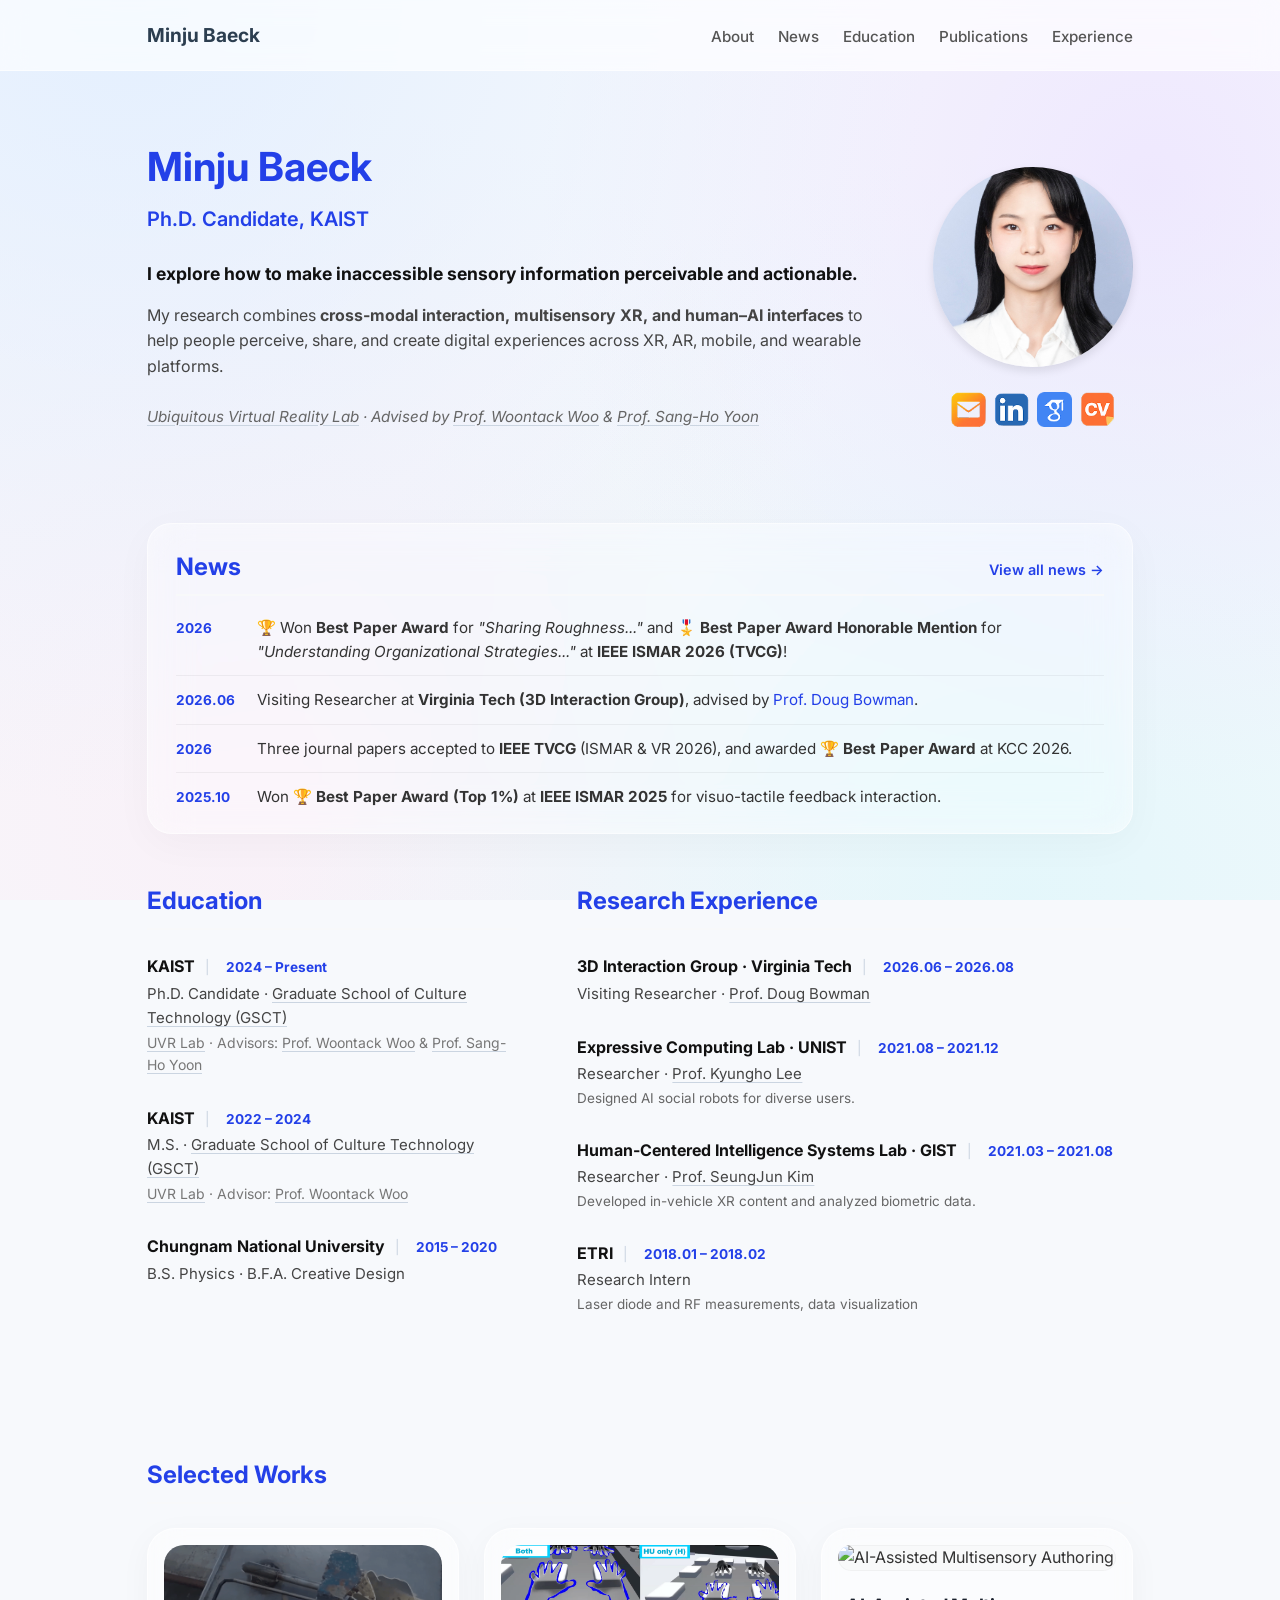
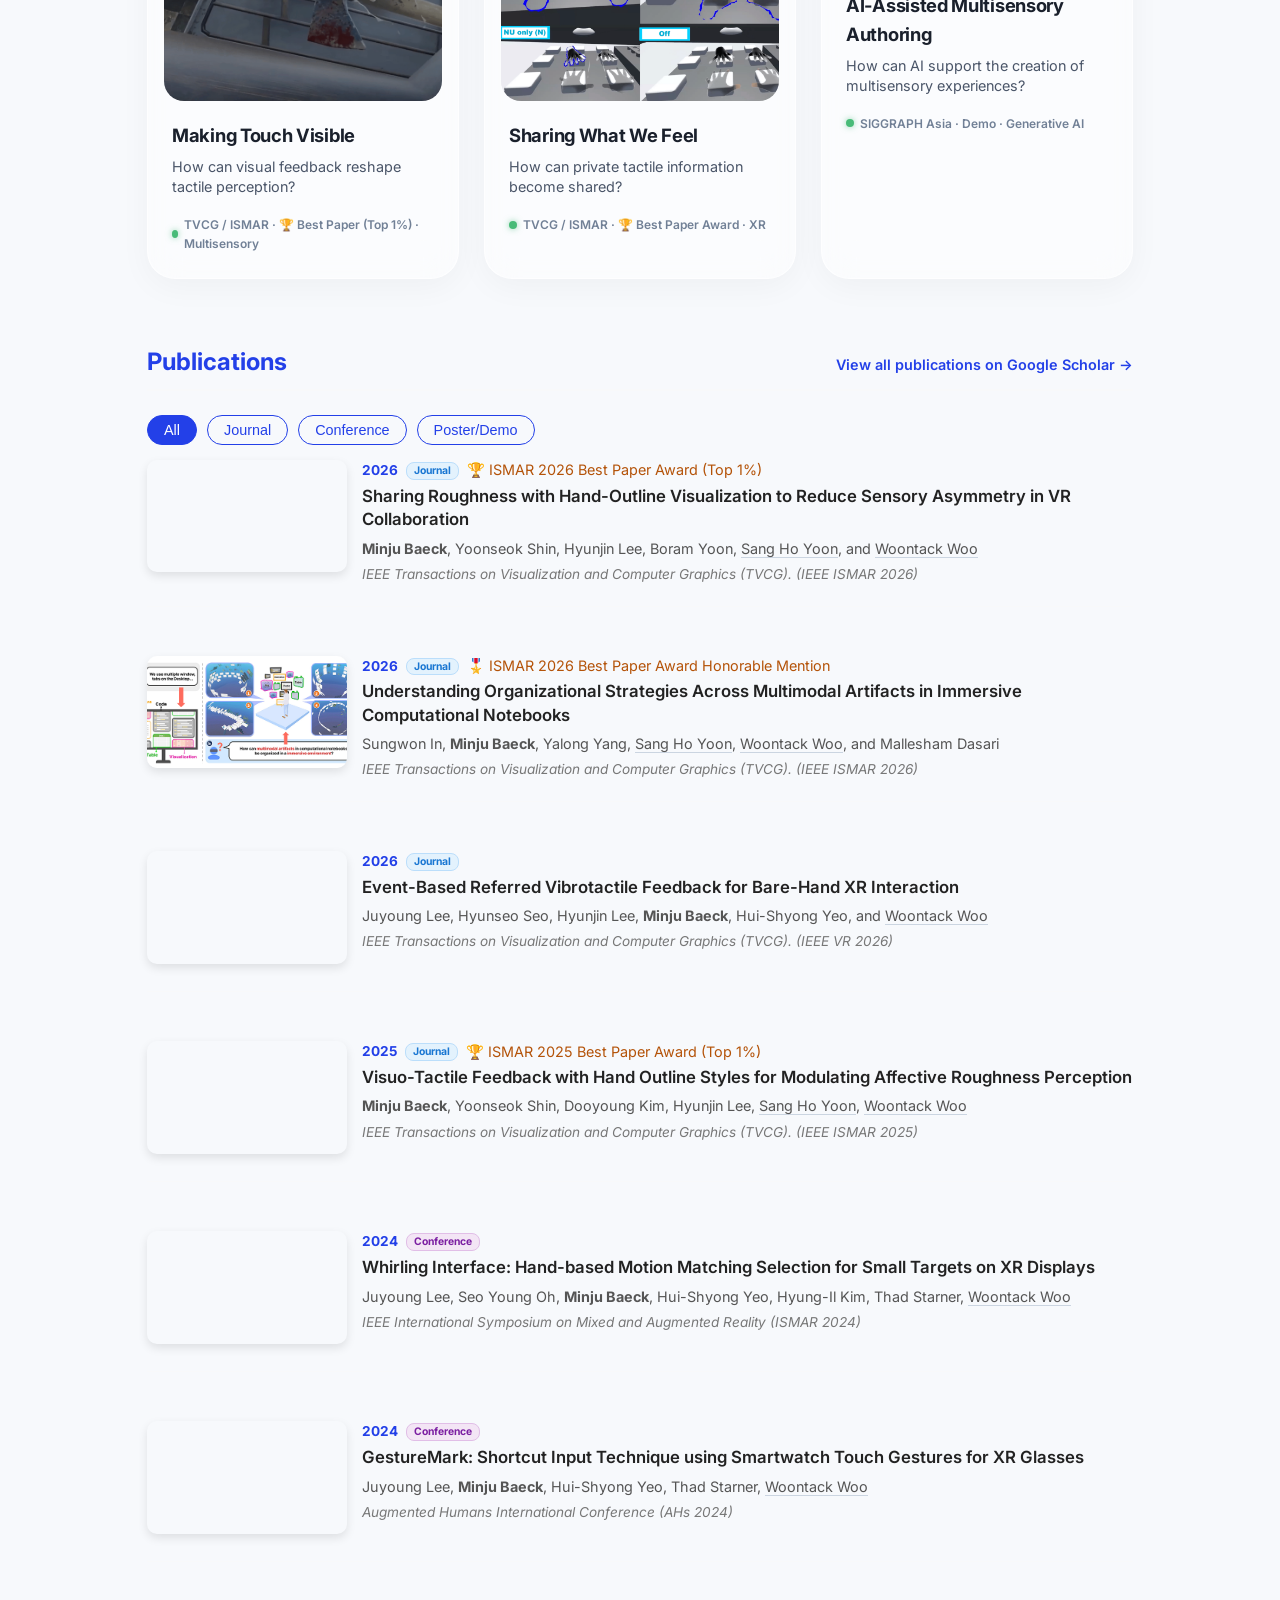
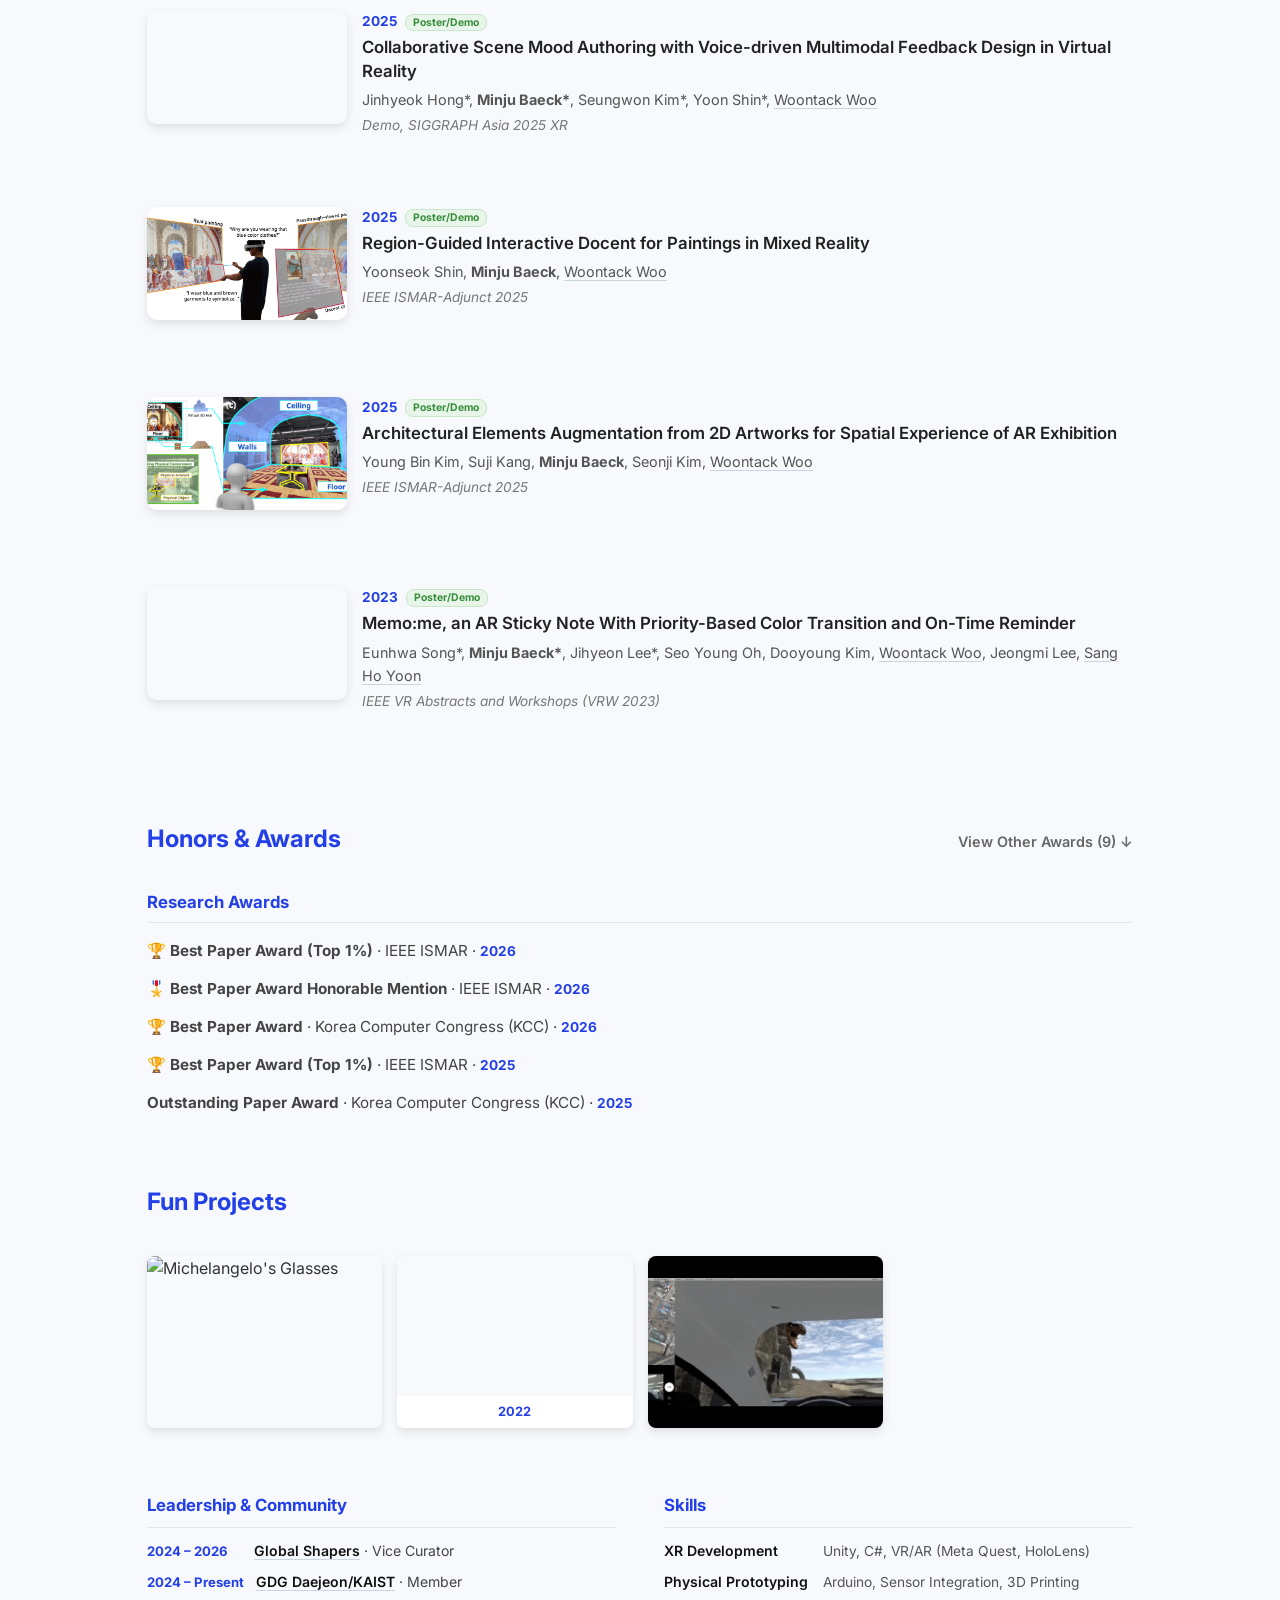
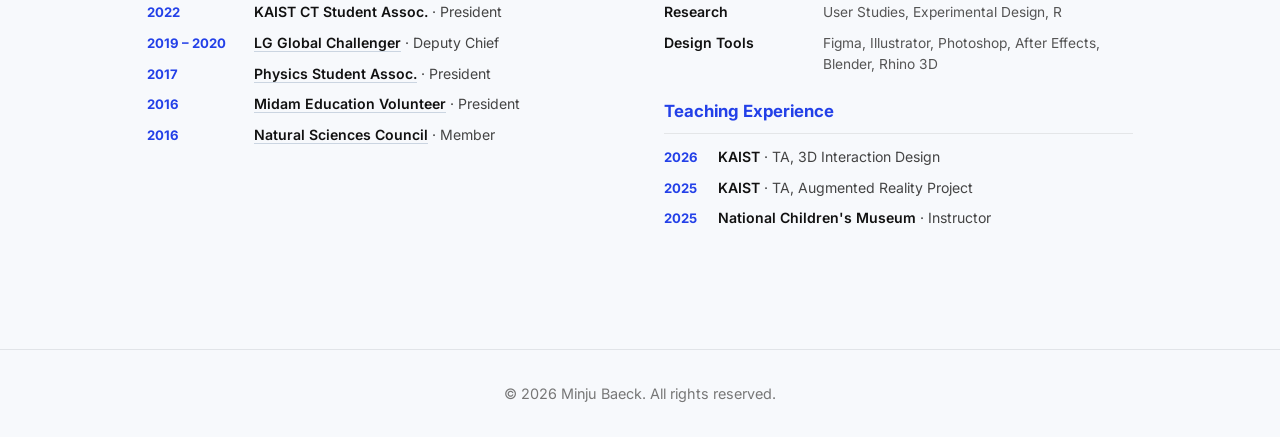
==== index.html @ f2252d90 "Link professors Google Scholar, GSCT, UVR Lab, and Leadership organization URLs" ====
<!DOCTYPE html>
<html lang="en">
<head>
    <meta charset="UTF-8">
    <meta name="viewport" content="width=device-width, initial-scale=1.0">
    <title>Minju Baeck | KAIST UVR Lab</title>
    <link rel="stylesheet" href="style.css">
    <!-- Fonts -->
    <link href="https://fonts.googleapis.com/css2?family=Inter:wght@300;400;600;700&display=swap" rel="stylesheet">
    <!-- FontAwesome for Icons -->
    <link rel="stylesheet" href="https://cdnjs.cloudflare.com/ajax/libs/font-awesome/6.0.0/css/all.min.css">
</head>
<body>
    <nav class="navbar">
        <div class="nav-content">
            <a href="#" class="nav-logo">Minju Baeck</a>
            <ul class="nav-links">
                <li><a href="#about">About</a></li>
                <li><a href="#news">News</a></li>
                <li><a href="#education">Education</a></li>
                <li><a href="#publications">Publications</a></li>
                <li><a href="#experience">Experience</a></li>
            </ul>
        </div>
    </nav>

    <main class="container">
        <!-- About Section -->
        <section id="about" class="about-section">
                        <div class="about-text">
                <h1>Minju Baeck</h1>
                <h2 class="subtitle" style="margin-bottom: 25px; color: #333; font-weight: 600; font-size: 1.25rem;">Ph.D. Candidate, KAIST</h2>
                
                <p style="font-size: 1.1rem; color: #111; margin-bottom: 15px;">
                    <strong>I explore how to make inaccessible sensory information perceivable and actionable.</strong>
                </p>
                <p style="margin-bottom: 25px; line-height: 1.6; color: #444; font-size: 1rem;">
                    My research combines <strong>cross-modal interaction, multisensory XR, and human&ndash;AI interfaces</strong> to help people perceive, share, and create digital experiences across XR, AR, mobile, and wearable platforms.
                </p>
                
                <p style="font-size: 0.95rem; color: #666; margin-bottom: 30px;">
                    <em><a href="https://uvrlab.org" target="_blank" rel="noopener noreferrer">Ubiquitous Virtual Reality Lab</a> &middot; Advised by <a href="https://scholar.google.com/citations?user=v4t5LhcAAAAJ" target="_blank" rel="noopener noreferrer">Prof. Woontack Woo</a> &amp; <a href="https://scholar.google.com/citations?user=ejaRQn8AAAAJ" target="_blank" rel="noopener noreferrer">Prof. Sang-Ho Yoon</a></em>
                </p>
            </div>
            <div class="about-image">
                <img src="Source/minju2.jpeg" alt="Minju Baeck" class="profile-photo">

                
                <div class="social-links">

                    <a href="mailto:minjubaeck@kaist.ac.kr" target="_blank"><img src="Source/email3.png" alt="Email" style="width: 35px; height: 35px; object-fit: contain;"></a>
                    <a href="https://www.linkedin.com/in/minjubaeck/" target="_blank"><img src="Source/linkedin.png" alt="LinkedIn" style="width: 35px; height: 35px; object-fit: contain;"></a>
                    <a href="https://scholar.google.com/citations?hl=ko&user=PQtous4AAAAJ" target="_blank"><img src="Source/scholar.png" alt="Google Scholar" style="width: 35px; height: 35px; object-fit: contain;"></a>
                    <a href="MinjuCV_26.pdf" target="_blank" class="cv-link"><img src="Source/cv1.png" alt="CV" style="width: 35px; height: 35px; object-fit: contain;"></a>
                </div>
            </div>
        </section>

                        <!-- News Section -->
        <section id="news" class="card-section-container">
            <div class="section-title-row" style="display: flex; justify-content: space-between; align-items: baseline; margin-bottom: 20px;">
                <h2 class="no-border" style="margin-bottom: 0;">News</h2>
                <a href="news.html" class="more-link" style="font-size: 0.9rem; font-weight: 600;">View all news &rarr;</a>
            </div>
            <div class="news-summary-list">
                <div class="news-summary-item">
                    <span class="news-summary-date">2026</span>
                    <span class="news-summary-text">🏆 Won <strong>Best Paper Award</strong> for <em>"Sharing Roughness..."</em> and 🎖️ <strong>Best Paper Award Honorable Mention</strong> for <em>"Understanding Organizational Strategies..."</em> at <strong>IEEE ISMAR 2026 (TVCG)</strong>!</span>
                </div>
                <div class="news-summary-item">
                    <span class="news-summary-date">2026.06</span>
                    <span class="news-summary-text">Visiting Researcher at <strong>Virginia Tech (3D Interaction Group)</strong>, advised by <a href="https://scholar.google.com/citations?user=KXCqonwAAAAJ" target="_blank" rel="noopener noreferrer">Prof. Doug Bowman</a>.</span>
                </div>
                <div class="news-summary-item">
                    <span class="news-summary-date">2026</span>
                    <span class="news-summary-text">Three journal papers accepted to <strong>IEEE TVCG</strong> (ISMAR &amp; VR 2026), and awarded 🏆 <strong>Best Paper Award</strong> at KCC 2026.</span>
                </div>
                <div class="news-summary-item">
                    <span class="news-summary-date">2025.10</span>
                    <span class="news-summary-text">Won 🏆 <strong>Best Paper Award (Top 1%)</strong> at <strong>IEEE ISMAR 2025</strong> for visuo-tactile feedback interaction.</span>
                </div>
            </div>
        </section>

        <div class="two-column-section">
            <!-- Education Section -->
            <section id="education">
                <h2>Education</h2>
                
                <div class="stacked-item">
                    <h3 class="stacked-org">KAIST <span class="stacked-date-sep">|</span> <span class="stacked-date-inline">2024 &ndash; Present</span></h3>
                    <p class="stacked-role">Ph.D. Candidate &middot; <a href="https://ct.kaist.ac.kr" target="_blank" rel="noopener noreferrer">Graduate School of Culture Technology (GSCT)</a></p>
                    <p class="stacked-detail"><a href="https://uvrlab.org" target="_blank" rel="noopener noreferrer">UVR Lab</a> &middot; Advisors: <a href="https://scholar.google.com/citations?user=v4t5LhcAAAAJ" target="_blank" rel="noopener noreferrer">Prof. Woontack Woo</a> &amp; <a href="https://scholar.google.com/citations?user=ejaRQn8AAAAJ" target="_blank" rel="noopener noreferrer">Prof. Sang-Ho Yoon</a></p>
                </div>

                <div class="stacked-item">
                    <h3 class="stacked-org">KAIST <span class="stacked-date-sep">|</span> <span class="stacked-date-inline">2022 &ndash; 2024</span></h3>
                    <p class="stacked-role">M.S. &middot; <a href="https://ct.kaist.ac.kr" target="_blank" rel="noopener noreferrer">Graduate School of Culture Technology (GSCT)</a></p>
                    <p class="stacked-detail"><a href="https://uvrlab.org" target="_blank" rel="noopener noreferrer">UVR Lab</a> &middot; Advisor: <a href="https://scholar.google.com/citations?user=v4t5LhcAAAAJ" target="_blank" rel="noopener noreferrer">Prof. Woontack Woo</a></p>
                </div>

                <div class="stacked-item">
                    <h3 class="stacked-org">Chungnam National University <span class="stacked-date-sep">|</span> <span class="stacked-date-inline">2015 &ndash; 2020</span></h3>
                    <p class="stacked-role">B.S. Physics &middot; B.F.A. Creative Design</p>
                </div>
            </section>

            <!-- Experience Section -->
            <section id="experience">
                <h2>Research Experience</h2>
                
                <div class="stacked-item">
                    <h3 class="stacked-org">3D Interaction Group &middot; Virginia Tech <span class="stacked-date-sep">|</span> <span class="stacked-date-inline">2026.06 &ndash; 2026.08</span></h3>
                    <p class="stacked-role">Visiting Researcher &middot; <a href="https://scholar.google.com/citations?user=KXCqonwAAAAJ" target="_blank" rel="noopener noreferrer">Prof. Doug Bowman</a></p>
                </div>
                
                <div class="stacked-item">
                    <h3 class="stacked-org">Expressive Computing Lab &middot; UNIST <span class="stacked-date-sep">|</span> <span class="stacked-date-inline">2021.08 &ndash; 2021.12</span></h3>
                    <p class="stacked-role">Researcher &middot; <a href="https://scholar.google.com/citations?user=ln_in2cAAAAJ" target="_blank" rel="noopener noreferrer">Prof. Kyungho Lee</a></p>
                    <p class="stacked-desc">Designed AI social robots for diverse users.</p>
                </div>

                <div class="stacked-item">
                    <h3 class="stacked-org">Human-Centered Intelligence Systems Lab &middot; GIST <span class="stacked-date-sep">|</span> <span class="stacked-date-inline">2021.03 &ndash; 2021.08</span></h3>
                    <p class="stacked-role">Researcher &middot; <a href="https://scholar.google.com/citations?user=AjfRd6wAAAAJ" target="_blank" rel="noopener noreferrer">Prof. SeungJun Kim</a></p>
                    <p class="stacked-desc">Developed in-vehicle XR content and analyzed biometric data.</p>
                </div>
                
                <div class="stacked-item">
                    <h3 class="stacked-org">ETRI <span class="stacked-date-sep">|</span> <span class="stacked-date-inline">2018.01 &ndash; 2018.02</span></h3>
                    <p class="stacked-role">Research Intern</p>
                    <p class="stacked-desc">Laser diode and RF measurements, data visualization</p>
                </div>
            </section>
        </div>



        <!-- Interactive Timeline Section -->
        
        


        <!-- Selected Works Section -->
        <section id="selected-works">
            <div class="section-title-row">
                <h2 class="no-border">Selected Works</h2>
            </div>
            
            <div class="works-grid">
                <!-- Work 1 -->
                <a href="javascript:void(0)" class="work-card">
                    <div class="work-img">
                        <img src="Source/visuo2.gif" alt="Making Touch Visible">
                    </div>
                    <div class="work-info">
                        <h3>Making Touch Visible</h3>
                        <p class="work-question">How can visual feedback reshape tactile perception?</p>
                        <p class="work-tags">TVCG / ISMAR &middot; 🏆 Best Paper (Top 1%) &middot; Multisensory</p>
                    </div>
                </a>

                <!-- Work 2 -->
                <a href="javascript:void(0)" class="work-card">
                    <div class="work-img">
                        <img src="Source/ISMAR26_sm33.gif" alt="Sharing What We Feel">
                    </div>
                    <div class="work-info">
                        <h3>Sharing What We Feel</h3>
                        <p class="work-question">How can private tactile information become shared?</p>
                        <p class="work-tags">TVCG / ISMAR &middot; 🏆 Best Paper Award &middot; XR</p>
                    </div>
                </a>

                <!-- Work 3 -->
                <a href="javascript:void(0)" class="work-card">
                    <div class="work-img">
                        <img src="Source/asiademog.gif" alt="AI-Assisted Multisensory Authoring">
                    </div>
                    <div class="work-info">
                        <h3>AI-Assisted Multisensory Authoring</h3>
                        <p class="work-question">How can AI support the creation of multisensory experiences?</p>
                        <p class="work-tags">SIGGRAPH Asia &middot; Demo &middot; Generative AI</p>
                    </div>
                </a>
            </div>
        </section>
        <!-- Publications Section -->
        <section id="publications">
            <div class="section-title-row">
                <h2 class="no-border">Publications</h2>
                <a href="https://scholar.google.com/citations?hl=ko&user=PQtous4AAAAJ" class="more-link scholar-link" target="_blank">View all publications on Google Scholar &rarr;</a>
            </div>
            
            <div class="pub-filters">
                <button class="filter-btn active" data-filter="all">All</button>
                <button class="filter-btn" data-filter="journal">Journal</button>
                <button class="filter-btn" data-filter="conference">Conference</button>
                <button class="filter-btn" data-filter="poster">Poster/Demo</button>
            </div>

            <div class="pub-list">
                
                <!-- Journal 1 -->
                <div class="item publication" data-category="journal">
                    <div class="pub-media" style="position: relative;">
                        <video src="Source/ISMAR26_sharing_loop.mp4" autoplay loop muted playsinline style="width: 100%; aspect-ratio: 16/9; border-radius: 10px; object-fit: cover; box-shadow: 0 4px 10px rgba(0,0,0,0.1);"></video>
                    </div>
                    <div class="pub-content">
                        <div class="pub-year">2026 <span class="pub-badge badge-journal">Journal</span> <span class="pub-badge badge-award-best">🏆 ISMAR 2026 Best Paper Award (Top 1%)</span></div>
                        <p class="pub-title"><a href="https://arxiv.org/abs/2608.29040" target="_blank" class="pub-link">Sharing Roughness with Hand-Outline Visualization to Reduce Sensory Asymmetry in VR Collaboration</a></p>
                        <p class="pub-authors"><strong>Minju Baeck</strong>, Yoonseok Shin, Hyunjin Lee, Boram Yoon, <a href="https://scholar.google.com/citations?user=ejaRQn8AAAAJ" target="_blank" rel="noopener noreferrer">Sang Ho Yoon</a>, and <a href="https://scholar.google.com/citations?user=v4t5LhcAAAAJ" target="_blank" rel="noopener noreferrer">Woontack Woo</a></p>
                        <p class="pub-venue">IEEE Transactions on Visualization and Computer Graphics (TVCG). (IEEE ISMAR 2026)</p>
                    </div>
                </div>

                <!-- Journal 2 -->
                <div class="item publication" data-category="journal">
                    <div class="pub-media" style="position: relative;">
                        <img src="Source/organization.png" alt="Understanding Organizational Strategies" style="width: 100%; aspect-ratio: 16/9; border-radius: 10px; object-fit: cover; box-shadow: 0 4px 10px rgba(0,0,0,0.1);">
                    </div>
                    <div class="pub-content">
                        <div class="pub-year">2026 <span class="pub-badge badge-journal">Journal</span> <span class="pub-badge badge-award-honorable">🎖️ ISMAR 2026 Best Paper Award Honorable Mention</span></div>
                        <p class="pub-title"><a href="https://arxiv.org/abs/2608.03132" target="_blank" class="pub-link">Understanding Organizational Strategies Across Multimodal Artifacts in Immersive Computational Notebooks</a></p>
                        <p class="pub-authors">Sungwon In, <strong>Minju Baeck</strong>, Yalong Yang, <a href="https://scholar.google.com/citations?user=ejaRQn8AAAAJ" target="_blank" rel="noopener noreferrer">Sang Ho Yoon</a>, <a href="https://scholar.google.com/citations?user=v4t5LhcAAAAJ" target="_blank" rel="noopener noreferrer">Woontack Woo</a>, and Mallesham Dasari</p>
                        <p class="pub-venue">IEEE Transactions on Visualization and Computer Graphics (TVCG). (IEEE ISMAR 2026)</p>
                    </div>
                </div>

                <!-- Journal 3 -->
                <div class="item publication" data-category="journal">
                    <div class="pub-media" style="position: relative;">
                        <video src="Source/event.mp4" autoplay loop muted playsinline style="width: 100%; aspect-ratio: 16/9; border-radius: 10px; object-fit: cover; box-shadow: 0 4px 10px rgba(0,0,0,0.1);"></video>
                    </div>
                    <div class="pub-content">
                        <div class="pub-year">2026 <span class="pub-badge badge-journal">Journal</span></div>
                        <p class="pub-title"><a href="https://doi.org/10.1109/TVCG.2026.3680704" target="_blank" class="pub-link">Event-Based Referred Vibrotactile Feedback for Bare-Hand XR Interaction</a></p>
                        <p class="pub-authors">Juyoung Lee, Hyunseo Seo, Hyunjin Lee, <strong>Minju Baeck</strong>, Hui-Shyong Yeo, and <a href="https://scholar.google.com/citations?user=v4t5LhcAAAAJ" target="_blank" rel="noopener noreferrer">Woontack Woo</a></p>
                        <p class="pub-venue">IEEE Transactions on Visualization and Computer Graphics (TVCG). (IEEE VR 2026)</p>
                    </div>
                </div>

                <!-- Journal 4 -->
                <div class="item publication" data-category="journal">
                    <div class="pub-media" style="position: relative;">
                        <video src="Source/visuo.mp4" autoplay loop muted playsinline style="width: 100%; aspect-ratio: 16/9; border-radius: 10px; object-fit: cover; box-shadow: 0 4px 10px rgba(0,0,0,0.1);"></video>
                    </div>
                    <div class="pub-content">
                        <div class="pub-year">2025 <span class="pub-badge badge-journal">Journal</span> <span class="pub-badge badge-award-best">🏆 ISMAR 2025 Best Paper Award (Top 1%)</span></div>
                        <p class="pub-title"><a href="https://doi.org/10.1109/TVCG.2025.3616805" target="_blank" class="pub-link">Visuo-Tactile Feedback with Hand Outline Styles for Modulating Affective Roughness Perception</a></p>
                        <p class="pub-authors"><strong>Minju Baeck</strong>, Yoonseok Shin, Dooyoung Kim, Hyunjin Lee, <a href="https://scholar.google.com/citations?user=ejaRQn8AAAAJ" target="_blank" rel="noopener noreferrer">Sang Ho Yoon</a>, <a href="https://scholar.google.com/citations?user=v4t5LhcAAAAJ" target="_blank" rel="noopener noreferrer">Woontack Woo</a></p>
                        <p class="pub-venue">IEEE Transactions on Visualization and Computer Graphics (TVCG). (IEEE ISMAR 2025)</p>
                    </div>
                </div>

                <!-- Conference 1 -->
                <div class="item publication" data-category="conference">
                    <div class="pub-media" style="position: relative;">
                        <video src="Source/whilring.mp4" autoplay loop muted playsinline style="width: 100%; aspect-ratio: 16/9; border-radius: 10px; object-fit: cover; box-shadow: 0 4px 10px rgba(0,0,0,0.1);"></video>
                    </div>
                    <div class="pub-content">
                        <div class="pub-year">2024 <span class="pub-badge badge-conference">Conference</span></div>
                        <p class="pub-title"><a href="https://doi.org/10.1109/ISMAR62088.2024.00046" target="_blank" class="pub-link">Whirling Interface: Hand-based Motion Matching Selection for Small Targets on XR Displays</a></p>
                        <p class="pub-authors">Juyoung Lee, Seo Young Oh, <strong>Minju Baeck</strong>, Hui-Shyong Yeo, Hyung-Il Kim, Thad Starner, <a href="https://scholar.google.com/citations?user=v4t5LhcAAAAJ" target="_blank" rel="noopener noreferrer">Woontack Woo</a></p>
                        <p class="pub-venue">IEEE International Symposium on Mixed and Augmented Reality (ISMAR 2024)</p>
                    </div>
                </div>

                <!-- Conference 2 -->
                <div class="item publication" data-category="conference">
                    <div class="pub-media" style="position: relative;">
                        <video src="Source/gesture.mp4" autoplay loop muted playsinline style="width: 100%; aspect-ratio: 16/9; border-radius: 10px; object-fit: cover; box-shadow: 0 4px 10px rgba(0,0,0,0.1);"></video>
                    </div>
                    <div class="pub-content">
                        <div class="pub-year">2024 <span class="pub-badge badge-conference">Conference</span></div>
                        <p class="pub-title"><a href="https://doi.org/10.1145/3652920.3652941" target="_blank" class="pub-link">GestureMark: Shortcut Input Technique using Smartwatch Touch Gestures for XR Glasses</a></p>
                        <p class="pub-authors">Juyoung Lee, <strong>Minju Baeck</strong>, Hui-Shyong Yeo, Thad Starner, <a href="https://scholar.google.com/citations?user=v4t5LhcAAAAJ" target="_blank" rel="noopener noreferrer">Woontack Woo</a></p>
                        <p class="pub-venue">Augmented Humans International Conference (AHs 2024)</p>
                    </div>
                </div>

                <!-- Poster 1 -->
                <div class="item publication" data-category="poster">
                    <div class="pub-media" style="position: relative;">
                        <video src="Source/asiademo_loop.mp4" autoplay loop muted playsinline style="width: 100%; aspect-ratio: 16/9; border-radius: 10px; object-fit: cover; box-shadow: 0 4px 10px rgba(0,0,0,0.1);"></video>
                    </div>
                    <div class="pub-content">
                        <div class="pub-year">2025 <span class="pub-badge badge-poster">Poster/Demo</span></div>
                        <p class="pub-title"><a href="https://doi.org/10.1145/3761667.3761960" target="_blank" class="pub-link">Collaborative Scene Mood Authoring with Voice-driven Multimodal Feedback Design in Virtual Reality</a></p>
                        <p class="pub-authors">Jinhyeok Hong*, <strong>Minju Baeck*</strong>, Seungwon Kim*, Yoon Shin*, <a href="https://scholar.google.com/citations?user=v4t5LhcAAAAJ" target="_blank" rel="noopener noreferrer">Woontack Woo</a></p>
                        <p class="pub-venue">Demo, SIGGRAPH Asia 2025 XR</p>
                    </div>
                </div>

                <!-- Poster 2 -->
                <div class="item publication" data-category="poster">
                    <div class="pub-media" style="position: relative;">
                        <img src="Source/region.png" alt="Region-Guided Interactive Docent" style="width: 100%; aspect-ratio: 16/9; border-radius: 10px; object-fit: cover; box-shadow: 0 4px 10px rgba(0,0,0,0.1);">
                    </div>
                    <div class="pub-content">
                        <div class="pub-year">2025 <span class="pub-badge badge-poster">Poster/Demo</span></div>
                        <p class="pub-title"><a href="https://doi.org/10.1109/ISMAR-Adjunct68609.2025.00223" target="_blank" class="pub-link">Region-Guided Interactive Docent for Paintings in Mixed Reality</a></p>
                        <p class="pub-authors">Yoonseok Shin, <strong>Minju Baeck</strong>, <a href="https://scholar.google.com/citations?user=v4t5LhcAAAAJ" target="_blank" rel="noopener noreferrer">Woontack Woo</a></p>
                        <p class="pub-venue">IEEE ISMAR-Adjunct 2025</p>
                    </div>
                </div>

                <!-- Poster 3 -->
                <div class="item publication" data-category="poster">
                    <div class="pub-media" style="position: relative;">
                        <img src="Source/arch.png" alt="Architectural Elements Augmentation" style="width: 100%; aspect-ratio: 16/9; border-radius: 10px; object-fit: cover; box-shadow: 0 4px 10px rgba(0,0,0,0.1);">
                    </div>
                    <div class="pub-content">
                        <div class="pub-year">2025 <span class="pub-badge badge-poster">Poster/Demo</span></div>
                        <p class="pub-title"><a href="https://doi.org/10.1109/ISMAR-Adjunct68609.2025.00227" target="_blank" class="pub-link">Architectural Elements Augmentation from 2D Artworks for Spatial Experience of AR Exhibition</a></p>
                        <p class="pub-authors">Young Bin Kim, Suji Kang, <strong>Minju Baeck</strong>, Seonji Kim, <a href="https://scholar.google.com/citations?user=v4t5LhcAAAAJ" target="_blank" rel="noopener noreferrer">Woontack Woo</a></p>
                        <p class="pub-venue">IEEE ISMAR-Adjunct 2025</p>
                    </div>
                </div>

                <!-- Poster 4 -->
                <div class="item publication" data-category="poster">
                    <div class="pub-media" style="position: relative;">
                        <video src="Source/memome_loop.mp4" autoplay loop muted playsinline style="width: 100%; aspect-ratio: 16/9; border-radius: 10px; object-fit: cover; box-shadow: 0 4px 10px rgba(0,0,0,0.1);"></video>
                    </div>
                    <div class="pub-content">
                        <div class="pub-year">2023 <span class="pub-badge badge-poster">Poster/Demo</span></div>
                        <p class="pub-title"><a href="https://doi.org/10.1109/VRW58643.2023.00126" target="_blank" class="pub-link">Memo:me, an AR Sticky Note With Priority-Based Color Transition and On-Time Reminder</a></p>
                        <p class="pub-authors">Eunhwa Song*, <strong>Minju Baeck*</strong>, Jihyeon Lee*, Seo Young Oh, Dooyoung Kim, <a href="https://scholar.google.com/citations?user=v4t5LhcAAAAJ" target="_blank" rel="noopener noreferrer">Woontack Woo</a>, Jeongmi Lee, <a href="https://scholar.google.com/citations?user=ejaRQn8AAAAJ" target="_blank" rel="noopener noreferrer">Sang Ho Yoon</a></p>
                        <p class="pub-venue">IEEE VR Abstracts and Workshops (VRW 2023)</p>
                    </div>
                </div>

            </div>
            

        </section>

        

        <!-- Awards Section -->
        <section id="awards">
            <div class="section-title-row" style="display: flex; justify-content: space-between; align-items: baseline; margin-bottom: 20px;">
                <h2 id="awards-title" class="no-border" style="margin-bottom: 0; padding-bottom: 0; border: none;">Honors &amp; Awards</h2>
                <button id="toggle-other-awards-btn" class="more-link" style="background:none; border:none; cursor:pointer; font-family:inherit; font-size:0.9rem; font-weight:600; padding:0; color: #666;">View Other Awards (9) &darr;</button>
            </div>

            <!-- Research Awards (Always visible) -->
            <div class="awards-group">
                <h3 class="award-subgroup-title">Research Awards</h3>
                <ul class="awards-list">
                    <li>
                        <span>🏆 <strong>Best Paper Award (Top 1%)</strong> &middot; IEEE ISMAR &middot; <span class="award-date">2026</span></span>
                    </li>
                    <li>
                        <span>🎖️ <strong>Best Paper Award Honorable Mention</strong> &middot; IEEE ISMAR &middot; <span class="award-date">2026</span></span>
                    </li>
                    <li>
                        <span>🏆 <strong>Best Paper Award</strong> &middot; Korea Computer Congress (KCC) &middot; <span class="award-date">2026</span></span>
                    </li>
                    <li>
                        <span>🏆 <strong>Best Paper Award (Top 1%)</strong> &middot; IEEE ISMAR &middot; <span class="award-date">2025</span></span>
                    </li>
                    <li>
                        <span><strong>Outstanding Paper Award</strong> &middot; Korea Computer Congress (KCC) &middot; <span class="award-date">2025</span></span>
                    </li>
                </ul>
            </div>

            <!-- Other Awards (Hidden by default, shown on More) -->
            <div id="other-awards-container" class="awards-group" style="display: none; margin-top: 24px;">
                <h3 class="award-subgroup-title">Other Awards</h3>
                <ul class="awards-list">
                    <li>
                        <span><span class="award-cat-tag cat-app">App</span> <strong>2nd Prize</strong> &middot; SKYST Joint Hackathon &middot; <span class="award-date">2025</span></span>
                    </li>
                    <li>
                        <span><span class="award-cat-tag cat-xr">XR</span> <strong>1st Prize</strong> &middot; Metaverse Developer Contest &middot; <span class="award-date">2023</span></span>
                    </li>
                    <li>
                        <span><span class="award-cat-tag cat-app">App</span> <strong>Excellence Award</strong> &middot; KAIST SW Competition &middot; <span class="award-date">2021</span></span>
                    </li>
                    <li>
                        <span><span class="award-cat-tag cat-hw">Hardware</span> <strong>Participation Prize</strong> &middot; WTA Daejeon High-Tech Fair Idea Competition &middot; <span class="award-date">2019</span></span>
                    </li>
                    <li>
                        <span><span class="award-cat-tag cat-inno">Innovation</span> <strong>Finalist</strong> &middot; LG Global Challenger &middot; <span class="award-date">2019</span></span>
                    </li>
                    <li>
                        <span><span class="award-cat-tag cat-hw">Hardware</span> <strong>1st Prize</strong> &middot; National University Student DIY SEM Competition &middot; <span class="award-date">2018</span></span>
                    </li>
                    <li>
                        <span><span class="award-cat-tag cat-app">App</span> <strong>1st Prize</strong> &middot; COLLATHON &middot; <span class="award-date">2018</span></span>
                    </li>
                    <li>
                        <span><span class="award-cat-tag cat-hw">Hardware</span> <strong>Best Convergent Team</strong> &middot; F1 Model Car Race &middot; <span class="award-date">2018</span></span>
                    </li>
                    <li>
                        <span><span class="award-cat-tag cat-hw">Hardware</span> <strong>1st Prize</strong> &middot; Make-A-Thon Start-up Camp &middot; <span class="award-date">2018</span></span>
                    </li>
                </ul>
            </div>
        </section>

        
        <!-- Fun Projects Section -->
        <section id="fun-projects">
            <h2>Fun Projects</h2>
            <div class="gallery-grid">
                <!-- Project 1 -->
                <div class="gallery-card" data-title="Michelangelo's Glasses" data-desc="AR voxel-based 3D drawing app using Snapdragon Spaces (Unity/XR) for creating and sharing printable 3D artworks." data-img="Source/metadevelopeg.gif">
                    <img src="Source/metadevelopeg.gif" alt="Michelangelo's Glasses">
                    <div class="card-overlay">
                        <h3>Michelangelo's Glasses</h3>
                    </div>
                    <div style="padding: 6px; text-align: center; font-size: 0.8rem; color: #2340E8; background: #fff; font-weight: 700;">
                        2023
                    </div>
                </div>
                <!-- Project 2 -->
                <div class="gallery-card" data-title="MetaReading" data-desc="Developed MetaReading, a social reading platform for children using glasses-based devices, in collaboration with Victoria Productions." data-img="Source/metareading_loop.mp4">
                    <video src="Source/metareading_loop.mp4" autoplay loop muted playsinline style="width: 100%; aspect-ratio: 16/9; object-fit: cover;"></video>
                    <div class="card-overlay">
                        <h3>MetaReading</h3>
                    </div>
                    <div style="padding: 6px; text-align: center; font-size: 0.8rem; color: #2340E8; background: #fff; font-weight: 700;">
                        2022
                    </div>
                </div>
                <!-- Project 3 -->
                <div class="gallery-card" data-title="In-Car VR Contents" data-desc="Developed an immersive in-car VR experience that synchronizes virtual environments and interactions with real-time vehicle movement and data." data-img="Source/dino4.gif">
                    <img src="Source/dino4.gif" alt="In-Car VR Contents">
                    <div class="card-overlay">
                        <h3>In-Car VR Contents</h3>
                    </div>
                    <div style="padding: 6px; text-align: center; font-size: 0.8rem; color: #2340E8; background: #fff; font-weight: 700;">
                        2021
                    </div>
                </div>
            </div>
        </section>

        <!-- Project Modal -->
                <!-- Research Vision Modal -->
        <div id="vision-modal" class="modal">
            <div class="modal-content vision-modal-content">
                <span class="close-vision-btn">&times;</span>
                <div class="vision-modal-layout">
                    <!-- Left: Media -->
                    <div class="vision-modal-media">
                        <div class="vision-img-placeholder" id="vision-modal-img">Thumbnail / GIF</div>
                    </div>
                    <!-- Right: Scrollable Info -->
                    <div class="vision-modal-info">
                        <h2 id="vision-title">Making Touch Visible</h2>
                        <h4 id="vision-question" class="vision-question">How can visual feedback reshape tactile perception?</h4>
                        <div id="vision-tags" class="work-tags">
                            <span class="work-tag">TVCG / ISMAR</span>
                            <span class="work-tag">MULTISENSORY</span>
                        </div>
                        
                        <div class="vision-sections">
                            <div class="v-section">
                                <h5><i class="fas fa-exclamation-circle"></i> Problem</h5>
                                <p>There is a lack of shared understanding in private tactile experiences...</p>
                            </div>
                            <div class="v-section">
                                <h5><i class="fas fa-lightbulb"></i> Idea</h5>
                                <p>Using visual augmentations to represent tactile sensations...</p>
                            </div>
                            <div class="v-section">
                                <h5><i class="fas fa-cogs"></i> System</h5>
                                <p>Developed a VR framework utilizing hand-outline visualizations...</p>
                            </div>
                            <div class="v-section">
                                <h5><i class="fas fa-users"></i> Study</h5>
                                <p>Within-subjects user study with 24 participants comparing feedback types...</p>
                            </div>
                            <div class="v-section">
                                <h5><i class="fas fa-chart-line"></i> Findings</h5>
                                <p>Significantly reduced sensory asymmetry and improved collaboration speed...</p>
                            </div>
                            <div class="v-section">
                                <h5><i class="fas fa-user-tag"></i> My Role</h5>
                                <p>System Design, Implementation, User Study Design</p>
                            </div>
                            <div class="v-section links-section">
                                <a href="#" class="v-link"><i class="fas fa-file-pdf"></i> Paper</a>
                                <a href="#" class="v-link"><i class="fas fa-video"></i> Video</a>
                            </div>
                        </div>
                    </div>
                </div>
            </div>
        </div>

        <div id="project-modal" class="modal">
            <div class="modal-content">
                <span class="close-btn">&times;</span>
                <img id="modal-img" src="" alt="Project Image">
                <h3 id="modal-title">Project Title</h3>
                <p id="modal-desc">Project Description</p>
            </div>
            </div>
</div>
    


        <!-- Leadership, Skills & Teaching Section (2-Column Balanced Layout) -->
        <section id="activities-skills" class="compact-services-section">
            
            <div class="compact-two-col-grid">
                <!-- Column 1: Leadership & Community -->
                <div class="compact-col" id="leadership">
                    <h3 class="compact-col-title">Leadership &amp; Community</h3>
                    <ul class="compact-list">
                        <li class="compact-list-item">
                            <span class="compact-date">2024 &ndash; 2026</span>
                            <span class="compact-item-name"><a href="https://www.instagram.com/globalshapers_daejeon/" target="_blank" rel="noopener noreferrer"><strong>Global Shapers</strong></a> &middot; Vice Curator</span>
                        </li>
                        <li class="compact-list-item">
                            <span class="compact-date">2024 &ndash; Present</span>
                            <span class="compact-item-name"><a href="https://gdg.community.dev/gdg-daejeon/" target="_blank" rel="noopener noreferrer"><strong>GDG Daejeon/KAIST</strong></a> &middot; Member</span>
                        </li>
                        <li class="compact-list-item">
                            <span class="compact-date">2022</span>
                            <span class="compact-item-name"><strong>KAIST CT Student Assoc.</strong> &middot; President</span>
                        </li>
                        <li class="compact-list-item">
                            <span class="compact-date">2019 &ndash; 2020</span>
                            <span class="compact-item-name"><a href="https://www.instagram.com/lgchallengers/" target="_blank" rel="noopener noreferrer"><strong>LG Global Challenger</strong></a> &middot; Deputy Chief</span>
                        </li>
                        <li class="compact-list-item">
                            <span class="compact-date">2017</span>
                            <span class="compact-item-name"><a href="https://physics.cnu.ac.kr/physics/index.do" target="_blank" rel="noopener noreferrer"><strong>Physics Student Assoc.</strong></a> &middot; President</span>
                        </li>
                        <li class="compact-list-item">
                            <span class="compact-date">2016</span>
                            <span class="compact-item-name"><a href="https://www.instagram.com/cnumidam/" target="_blank" rel="noopener noreferrer"><strong>Midam Education Volunteer</strong></a> &middot; President</span>
                        </li>
                        <li class="compact-list-item">
                            <span class="compact-date">2016</span>
                            <span class="compact-item-name"><a href="https://www.facebook.com/cnu.naturalscience" target="_blank" rel="noopener noreferrer"><strong>Natural Sciences Council</strong></a> &middot; Member</span>
                        </li>
                    </ul>
                </div>

                <!-- Column 2: Skills & Teaching Experience -->
                <div class="compact-col" id="skills-teaching-col">
                    <div id="skills" style="margin-bottom: 24px;">
                        <h3 class="compact-col-title">Skills</h3>
                        <ul class="compact-list">
                            <li class="compact-list-item skill-item">
                                <span class="skill-category"><strong>XR Development</strong></span>
                                <span class="skill-detail">Unity, C#, VR/AR (Meta Quest, HoloLens)</span>
                            </li>
                            <li class="compact-list-item skill-item">
                                <span class="skill-category"><strong>Physical Prototyping</strong></span>
                                <span class="skill-detail">Arduino, Sensor Integration, 3D Printing</span>
                            </li>
                            <li class="compact-list-item skill-item">
                                <span class="skill-category"><strong>Research</strong></span>
                                <span class="skill-detail">User Studies, Experimental Design, R</span>
                            </li>
                            <li class="compact-list-item skill-item">
                                <span class="skill-category"><strong>Design Tools</strong></span>
                                <span class="skill-detail">Figma, Illustrator, Photoshop, After Effects, Blender, Rhino 3D</span>
                            </li>
                        </ul>
                    </div>

                    <div id="teaching">
                        <h3 class="compact-col-title">Teaching Experience</h3>
                        <ul class="compact-list">
                            <li class="compact-list-item">
                                <span class="compact-date">2026</span>
                                <span class="compact-item-name"><strong>KAIST</strong> &middot; TA, 3D Interaction Design</span>
                            </li>
                            <li class="compact-list-item">
                                <span class="compact-date">2025</span>
                                <span class="compact-item-name"><strong>KAIST</strong> &middot; TA, Augmented Reality Project</span>
                            </li>
                            <li class="compact-list-item">
                                <span class="compact-date">2025</span>
                                <span class="compact-item-name"><strong>National Children's Museum</strong> &middot; Instructor</span>
                            </li>
                        </ul>
                    </div>
                </div>
            </div>
        </section>

    </main>

    <footer>
        <p>&copy; 2026 Minju Baeck. All rights reserved.</p>
    </footer>
    <script>
        document.querySelectorAll('.filter-btn').forEach(btn => {
            btn.addEventListener('click', () => {
                // Remove active class from all buttons
                document.querySelectorAll('.filter-btn').forEach(b => b.classList.remove('active'));
                btn.classList.add('active');
                
                const filter = btn.getAttribute('data-filter');
                document.querySelectorAll('.publication').forEach(pub => {
                    if(filter === 'all' || pub.getAttribute('data-category') === filter) {
                        pub.style.display = 'flex';
                    } else {
                        pub.style.display = 'none';
                    }
                });
            });
        });

        // Fun Projects Modal Logic
        const modal = document.getElementById('project-modal');
        const closeBtn = document.querySelector('.close-btn');
        const modalImg = document.getElementById('modal-img');
        const modalTitle = document.getElementById('modal-title');
        const modalDesc = document.getElementById('modal-desc');

        document.querySelectorAll('.gallery-card').forEach(card => {
            card.addEventListener('click', () => {
                modalImg.src = card.getAttribute('data-img');
                modalTitle.textContent = card.getAttribute('data-title');
                modalDesc.textContent = card.getAttribute('data-desc');
                modal.classList.add('show');
            });
        });

        if (closeBtn) {
            closeBtn.addEventListener('click', () => modal.classList.remove('show'));
        }
        if (modal) {
            modal.addEventListener('click', (e) => {
                if(e.target === modal) modal.classList.remove('show');
            });
        }
    </script>

    


    <script>
        const toggleOtherAwardsBtn = document.getElementById('toggle-other-awards-btn');
        const otherAwardsContainer = document.getElementById('other-awards-container');
        if (toggleOtherAwardsBtn && otherAwardsContainer) {
            toggleOtherAwardsBtn.addEventListener('click', function() {
                const isHidden = otherAwardsContainer.style.display === 'none';
                if (isHidden) {
                    otherAwardsContainer.style.display = 'block';
                    this.innerHTML = 'Hide Other Awards &uarr;';
                } else {
                    otherAwardsContainer.style.display = 'none';
                    this.innerHTML = 'View Other Awards (9) &darr;';
                }
            });
        }
    </script>

    <script>
        // Vision Modal Logic
        const visionModal = document.getElementById('vision-modal');
        const closeVisionBtn = document.querySelector('.close-vision-btn');
        
        document.querySelectorAll('.work-card').forEach(card => {
            card.addEventListener('click', function(e) {
                e.preventDefault();
                const title = this.querySelector('h3').innerText;
                const question = this.querySelector('.work-question').innerText;
                const tags = this.querySelector('.work-tags').innerHTML;
                
                // Set text contents
                document.getElementById('vision-title').innerText = title;
                document.getElementById('vision-question').innerText = question;
                document.getElementById('vision-tags').innerHTML = tags;
                
                // Get media from the clicked card
                const imgElement = this.querySelector('.work-img img, .work-img video');
                const modalMediaContainer = document.querySelector('.vision-modal-media');
                
                if (imgElement) {
                    modalMediaContainer.innerHTML = '';
                    const newMedia = imgElement.cloneNode(true);
                    newMedia.style.width = '100%';
                    newMedia.style.height = '100%';
                    newMedia.style.objectFit = 'cover';
                    newMedia.style.position = 'static'; // remove dome absolute positioning
                    newMedia.style.transform = 'none';
                    newMedia.style.borderRadius = '0';
                    modalMediaContainer.appendChild(newMedia);
                }
                
                visionModal.style.display = 'flex';
                document.body.style.overflow = 'hidden'; 
            });
        });
        
        if (closeVisionBtn) {
            closeVisionBtn.addEventListener('click', () => {
                visionModal.style.display = 'none';
                document.body.style.overflow = 'auto';
            });
        }
        
        window.addEventListener('click', (e) => {
            if (e.target === visionModal) {
                visionModal.style.display = 'none';
                document.body.style.overflow = 'auto';
            }
        });
    </script>

    
</body>
</html>
---- style.css ----
/* Global Styles */
:root {
    --primary-color: #2c3e50;
    --accent-color: #2340E8;
    --text-color: #333333;
    --light-gray: #f8f9fa;
    --border-color: #e1e4e8;
    --font-family: 'Inter', -apple-system, BlinkMacSystemFont, "Segoe UI", Roboto, Helvetica, Arial, sans-serif;
}

* {
    margin: 0;
    padding: 0;
    box-sizing: border-box;
}

body {
    font-family: var(--font-family);
    line-height: 1.6;
    color: var(--text-color);
    background-color: #ffffff;
}

a {
    color: var(--accent-color);
    text-decoration: none;
    transition: color 0.2s ease;
}

a:hover {
    color: #1d6fa5;
    text-decoration: underline;
}

/* Navigation */
.navbar {
    background-color: rgba(255, 255, 255, 0.95);
    border-bottom: 1px solid var(--border-color);
    position: sticky;
    top: 0;
    z-index: 100;
    padding: 1rem 0;
    backdrop-filter: blur(5px);
}

.nav-content {
    max-width: 1050px;
    margin: 0 auto;
    padding: 0 2rem;
    display: flex;
    justify-content: space-between;
    align-items: center;
}

.nav-logo {
    font-weight: 700;
    font-size: 1.2rem;
    color: var(--primary-color);
    text-decoration: none;
}

.nav-logo:hover {
    text-decoration: none;
    color: var(--accent-color);
}

.nav-links {
    list-style: none;
    display: flex;
    gap: 1.5rem;
}

.nav-links a {
    color: #555;
    font-weight: 500;
    font-size: 0.95rem;
}

.nav-links a:hover {
    color: var(--accent-color);
    text-decoration: none;
}

/* Main Container */
.container {
    max-width: 1050px;
    margin: 0 auto;
    padding: 2rem;
}

section {
    margin-bottom: 4rem;
}

h2 {
    font-size: 1.5rem;
    color: var(--primary-color);
    border-bottom: 2px solid var(--light-gray);
    padding-bottom: 0.5rem;
    margin-bottom: 1.5rem;
    display: flex;
    align-items: center;
    gap: 0.5rem;
}

/* About Section */
.about-section {
    display: flex;
    align-items: center;
    gap: 3rem;
    margin-top: 2rem;
    margin-bottom: 4rem;
}

.about-text {
    flex: 1;
}

.about-text h1 {
    font-size: 2.5rem;
    color: var(--primary-color);
    margin-bottom: 0.2rem;
}

.subtitle {
    font-size: 1.2rem;
    color: #666;
    font-weight: 400;
    margin-bottom: 1.5rem;
    border-bottom: none;
    padding-bottom: 0;
}

.about-text p {
    margin-bottom: 1rem;
    font-size: 1.05rem;
}

.social-links {
    margin-top: 1.5rem;
    display: flex;
    gap: 1.2rem;
}

.social-links a {
    display: inline-flex;
    align-items: center;
    gap: 0.4rem;
    color: #555;
    font-weight: 500;
    padding: 0.4rem 0.8rem;
    border: 1px solid var(--border-color);
    border-radius: 5px;
    background-color: var(--light-gray);
    transition: all 0.2s;
}

.social-links a:hover {
    background-color: white;
    border-color: var(--accent-color);
    color: var(--accent-color);
    text-decoration: none;
}

.about-image {
    flex-shrink: 0;
}

.profile-photo {
    width: 200px;
    height: 200px;
    border-radius: 50%;
    object-fit: cover;
    box-shadow: 0 4px 10px rgba(0,0,0,0.1);
}

/* Shared Item Styles (Education, Experience) */
.item {
    margin-bottom: 1.5rem;
}

.item-header {
    display: flex;
    justify-content: space-between;
    align-items: baseline;
    margin-bottom: 0.3rem;
}

.item-header h3 {
    font-size: 1.1rem;
    color: #222;
}

.date {
    font-size: 0.9rem;
    color: #777;
    white-space: nowrap;
}

.detail {
    font-size: 0.95rem;
    color: #555;
    font-style: italic;
}

ul {
    margin-left: 1.2rem;
    margin-top: 0.5rem;
}

li {
    margin-bottom: 0.3rem;
}

.more-link {
    font-weight: 600;
}

/* Awards */
.awards-list {
    list-style: none;
    margin-left: 0;
}

.awards-list li {
    display: grid;
    grid-template-columns: 280px 1fr auto;
    gap: 15px;
    align-items: center;
    padding: 1rem 0;
    border-bottom: 1px solid var(--light-gray);
}
.award-title {
    color: #111;
}
.award-event {
    color: #444;
}

.awards-list li:last-child {
    border-bottom: none;
}

/* Footer */
footer {
    text-align: center;
    padding: 2rem;
    color: #777;
    font-size: 0.9rem;
    border-top: 1px solid var(--border-color);
    margin-top: 2rem;
}

/* Responsive Design */
@media (max-width: 768px) {
    .about-section {
        flex-direction: column-reverse;
        text-align: center;
    }
    
    .social-links {
        justify-content: center;
        flex-wrap: wrap;
    }
    
    .item-header {
        flex-direction: column;
    }
    
    
    .awards-list li {
        display: flex;
        flex-direction: column;
        align-items: flex-start;
        gap: 0.4rem;
    }
}

/* Publication Filters */
.pub-filters {
    display: flex;
    gap: 10px;
    margin-bottom: 15px;
    flex-wrap: wrap;
}

.filter-btn {
    padding: 6px 16px;
    border: 1px solid var(--accent-color);
    background-color: transparent;
    color: var(--accent-color);
    border-radius: 20px;
    cursor: pointer;
    font-size: 0.9rem;
    font-weight: 500;
    transition: all 0.2s ease;
}

.filter-btn.active, .filter-btn:hover {
    background-color: var(--accent-color);
    color: white;
}

/* Publication Layout */
.pub-list {
    display: flex;
    flex-direction: column;
    gap: 25px;
}

.publication {
    display: flex;
    gap: 15px;
    align-items: flex-start;
    border-bottom: 1px solid var(--light-gray);
    padding-bottom: 20px;
}

.publication:last-child {
    border-bottom: none;
}

.pub-media {
    width: 200px;
    flex-shrink: 0;
}

.media-placeholder {
    width: 100%;
    aspect-ratio: 16 / 9;
    background-color: #eaeaea;
    border-radius: 8px;
    display: flex;
    align-items: center;
    justify-content: center;
    color: #999;
    font-size: 0.85rem;
    overflow: hidden;
    box-shadow: 0 2px 5px rgba(0,0,0,0.05);
}

.pub-media img, .pub-media video {
    width: 100%;
    height: 100%;
    object-fit: cover;
    border-radius: 8px;
}

.pub-content {
    flex: 1;
    display: flex;
    flex-direction: column;
    justify-content: center;
}

.pub-year {
    font-size: 0.85rem;
    font-weight: 700;
    color: var(--accent-color);
    margin-bottom: 3px;
    display: flex;
    align-items: center;
    flex-wrap: wrap;
    gap: 4px 0;
}

.pub-title {
    font-size: 1.05rem;
    font-weight: 600;
    color: #222;
    margin-bottom: 5px;
    line-height: 1.4;
}

.pub-authors {
    font-size: 0.9rem;
    color: #555;
    margin-bottom: 4px;
}

.pub-venue {
    font-size: 0.85rem;
    color: #777;
    font-style: italic;
}

@media (max-width: 768px) {
    .publication {
        flex-direction: column;
        gap: 15px;
    }
    .pub-media {
        width: 100%;
        max-width: 300px;
    }
}

/* Section Title Row for inline links */
.section-title-row {
    display: flex;
    justify-content: space-between;
    align-items: baseline;
    border-bottom: 2px solid var(--light-gray);
    margin-bottom: 1.5rem;
    padding-bottom: 0.5rem;
}

h2.no-border {
    border-bottom: none;
    margin-bottom: 0;
    padding-bottom: 0;
}

.scholar-link {
    font-size: 0.9rem;
    font-weight: 600;
}

@media (max-width: 768px) {
    .section-title-row {
        flex-direction: column;
        align-items: flex-start;
        gap: 10px;
    }
}

/* Fun Projects Gallery */
.gallery-grid {
    display: grid;
    grid-template-columns: repeat(auto-fill, minmax(200px, 1fr));
    gap: 15px;
    margin-top: 20px;
}

.gallery-card {
    position: relative;
    border-radius: 8px;
    overflow: hidden;
    cursor: pointer;
    box-shadow: 0 4px 10px rgba(0,0,0,0.1);
    transition: transform 0.3s ease;
}

.gallery-card:hover {
    transform: translateY(-5px);
    box-shadow: 0 6px 15px rgba(0,0,0,0.15);
}

.gallery-card img {
    width: 100%;
    height: auto;
    min-height: 100%;
    object-fit: cover;
    display: block;
}

.card-overlay {
    position: absolute;
    bottom: 0;
    left: 0;
    right: 0;
    background: linear-gradient(transparent, rgba(0,0,0,0.85));
    color: white;
    padding: 15px;
    padding-top: 30px;
    transform: translateY(10px);
    opacity: 0;
    transition: all 0.3s ease;
}

.gallery-card:hover .card-overlay {
    transform: translateY(0);
    opacity: 1;
}

.card-overlay h3 {
    margin: 0;
    font-size: 1.05rem;
    color: #fff;
    border-bottom: none;
}

/* Modal styling */
.modal {
    display: none; 
    position: fixed; 
    z-index: 1000; 
    left: 0;
    top: 0;
    width: 100%; 
    height: 100%; 
    background-color: rgba(0,0,0,0.8);
    align-items: center;
    justify-content: center;
    opacity: 0;
    transition: opacity 0.3s ease;
}

.modal.show {
    display: flex;
    opacity: 1;
}

.modal-content {
    background-color: #fff;
    padding: 25px;
    border-radius: 12px;
    max-width: 650px;
    width: 90%;
    position: relative;
    animation: scaleUp 0.3s ease;
}

@keyframes scaleUp {
    from { transform: scale(0.95); }
    to { transform: scale(1); }
}

.close-btn {
    position: absolute;
    top: 15px;
    right: 20px;
    color: #aaa;
    font-size: 28px;
    font-weight: bold;
    cursor: pointer;
    line-height: 1;
}

.close-btn:hover {
    color: #333;
}

#modal-img {
    width: 100%;
    border-radius: 8px;
    margin-bottom: 15px;
    max-height: 400px;
    object-fit: cover;
    background-color: var(--light-gray);
}

#modal-title {
    color: var(--primary-color);
    margin-bottom: 10px;
    font-size: 1.4rem;
    border-bottom: none;
}

#modal-desc {
    color: #444;
    font-size: 1.05rem;
    line-height: 1.5;
}

/* Selected Works */
.works-grid {
    display: grid;
    grid-template-columns: repeat(3, 1fr);
    gap: 25px;
    margin-bottom: 3rem;
}

.work-card {
    background: #ffffff;
    border-radius: 28px;
    padding: 16px;
    display: flex;
    flex-direction: column;
    text-decoration: none;
    color: inherit;
    box-shadow: 0 10px 30px rgba(0,0,0,0.06);
    transition: transform 0.3s cubic-bezier(0.175, 0.885, 0.32, 1.275), box-shadow 0.3s ease;
    border: 1px solid rgba(0,0,0,0.03);
}

.work-card:hover {
    transform: translateY(-6px) scale(1.02);
    box-shadow: 0 20px 40px rgba(0,0,0,0.1);
}

.work-img {
    width: 100%;
    border-radius: 20px;
    overflow: hidden;
    position: relative;
    background: #f8f9fa;
    margin-bottom: 16px;
    box-shadow: inset 0 0 0 1px rgba(0,0,0,0.03);
}

.work-img img, .work-img video {
    width: 100%;
    height: auto;
    object-fit: cover;
    display: block;
    transition: transform 0.4s ease;
}

.work-card:hover .work-img img,
.work-card:hover .work-img video {
    transform: scale(1.05);
}

.work-info {
    padding: 4px 8px 8px 8px;
    display: flex;
    flex-direction: column;
    gap: 6px;
}

.work-info h3 {
    font-size: 1.15rem;
    font-weight: 700;
    color: #1a202c;
    margin: 0;
    letter-spacing: -0.3px;
}

.work-question {
    font-size: 0.9rem;
    color: #4a5568;
    margin: 0 0 12px 0;
    line-height: 1.4;
}

.work-tags {
    font-size: 0.75rem;
    font-weight: 600;
    color: #718096;
    margin: 0;
    display: flex;
    align-items: center;
    gap: 6px;
}

.work-tags::before {
    content: '';
    display: inline-block;
    width: 8px;
    height: 8px;
    background-color: #48bb78;
    border-radius: 50%;
    box-shadow: 0 0 6px rgba(72, 187, 120, 0.6);
}

@media (max-width: 768px) {
    .works-grid {
        grid-template-columns: 1fr;
    }
}

:root {
    --slider-pos: 0%;
}

/* Interactive Timeline with Slider */
.timeline-container {
    display: flex;
    gap: 40px;
    margin: 40px 0;
    align-items: flex-start;
}

.timeline-nav.slider-mode {
    position: relative;
    display: flex;
    flex-direction: column;
    justify-content: space-between;
    padding: 0;
    width: 170px;
    flex-shrink: 0;
    height: 320px;
    margin-top: 20px;
}

.slider-track {
    position: absolute;
    right: 0px;
    top: 20px;
    bottom: 20px;
    width: 14px;
    background: #e9ecef;
    border-radius: 10px;
    box-shadow: inset 0 2px 4px rgba(0,0,0,0.1);
    z-index: 1;
}

.slider-fill {
    position: absolute;
    top: 0;
    left: 0;
    width: 100%;
    background: #111;
    border-radius: 10px;
    height: var(--slider-pos);
    transition: height 0.4s cubic-bezier(0.25, 1, 0.5, 1);
}

.slider-thumb {
    position: absolute;
    top: var(--slider-pos);
    left: 50%;
    transform: translate(-50%, -50%);
    width: 28px;
    height: 28px;
    background: #111;
    border-radius: 50%;
    box-shadow: 0 3px 6px rgba(0,0,0,0.3);
    display: flex;
    align-items: center;
    justify-content: center;
    transition: top 0.4s cubic-bezier(0.25, 1, 0.5, 1);
    z-index: 2;
}

.thumb-inner {
    width: 8px;
    height: 8px;
    background: #fff;
    border-radius: 50%;
}

.nav-item {
    display: flex;
    align-items: center;
    justify-content: flex-start;
    height: 40px;
    padding-right: 25px;
    cursor: pointer;
    z-index: 3;
}

.nav-item .nav-text {
    font-size: 1.25rem;
    font-weight: 700;
    line-height: 1.2;
    color: #adb5bd;
    transition: 0.3s;
}

.nav-item.active .nav-text {
    color: #111;
    transform: scale(1.05);
    transform-origin: left center;
}

.timeline-content {
    flex: 1;
    position: relative;
}

.tl-panel {
    display: none;
    animation: fadeIn 0.4s ease;
}

.tl-panel.active {
    display: block;
}

@keyframes fadeIn {
    from { opacity: 0; transform: translateY(10px); }
    to { opacity: 1; transform: translateY(0); }
}

@media (max-width: 768px) {
    .timeline-container {
        flex-direction: column;
        gap: 30px;
    }
    
    .timeline-nav.slider-mode {
        width: 100%;
        height: auto;
        flex-direction: row;
        justify-content: space-between;
        padding-bottom: 30px;
        margin-bottom: 20px;
        border-bottom: none;
        margin-top: 0;
    }
    
    .slider-track {
        right: 20px;
        left: 20px;
        top: auto;
        bottom: 5px;
        width: auto;
        height: 14px;
    }
    
    .slider-fill {
        height: 100%;
        width: var(--slider-pos);
        transition: width 0.4s cubic-bezier(0.25, 1, 0.5, 1);
    }
    
    .slider-thumb {
        top: 50%;
        left: var(--slider-pos);
        transition: left 0.4s cubic-bezier(0.25, 1, 0.5, 1);
    }

    .nav-item {
        padding-right: 0;
        justify-content: center;
        flex: 1;
        text-align: center;
    }

    .nav-item .nav-text {
        font-size: 1rem;
    }
    
    .nav-item.active .nav-text {
        transform: scale(1.05);
        transform-origin: center bottom;
    }
}

/* Timeline style inside panels */
.item.tl-layout {
    display: flex;
    gap: 15px;
    align-items: flex-start;
    margin-bottom: 15px;
}

.item-date {
    font-weight: 700;
    font-size: 1rem;
    color: #2340E8; /* distinct accent color for date */
    min-width: 145px;
    flex-shrink: 0;
    padding-top: 1px;
}

.item-content {
    flex: 1;
    max-width: 750px;
}

.item-content .item-header {
    flex-direction: column;
    margin-bottom: 2px;
}

.item-content .item-header h3 {
    font-size: 1.05rem;
    color: #111;
    margin-bottom: 0;
}

.item-content p {
    color: #333;
    font-size: 0.9rem;
    line-height: 1.4;
    margin-top: 4px;
}

.item-content p .detail,
.item-content .detail {
    font-style: italic;
    color: #666;
    font-size: 0.85rem;
    display: inline-block;
    margin-top: 2px;
}

.item-content ul {
    margin-top: 5px;
    margin-bottom: 0;
    font-size: 0.9rem;
    color: #444;
    padding-left: 20px;
}

.item-content li {
    margin-bottom: 4px;
}

@media (max-width: 768px) {
    .item.tl-layout {
        flex-direction: column;
        gap: 5px;
        margin-bottom: 15px;
    }
    
    .item-date {
        min-width: auto;
        font-size: 0.95rem;
        padding-top: 0;
    }
}

/* Publication Badges */
.pub-badge {
    display: inline-block;
    padding: 1px 7px;
    border-radius: 8px;
    font-size: 0.65rem;
    font-weight: 700;
    margin-left: 8px;
    line-height: 1.3;
}

.badge-journal {
    background-color: #e3f2fd;
    color: #1976d2;
    border: 1px solid #bbdefb;
}

.badge-conference {
    background-color: #f3e5f5;
    color: #7b1fa2;
    border: 1px solid #e1bee7;
}

.badge-poster {
    background-color: #e8f5e9;
    color: #388e3c;
    border: 1px solid #c8e6c9;
}

/* Leadership Single-line Layout */
#leadership-inner .item-content {
    display: flex;
    justify-content: space-between;
    align-items: baseline;
    max-width: 100%; /* allow full stretch for the right-aligned role */
}

#leadership-inner .item-header {
    margin-bottom: 0;
}

#leadership-inner .item-header h3 {
    margin-bottom: 0;
}

#leadership-inner p {
    margin: 0;
    margin-left: 20px;
    color: #555;
    white-space: nowrap;
    font-size: 0.95rem;
}

@media (max-width: 768px) {
    #leadership-inner .item-content {
        flex-direction: column;
        align-items: flex-start;
    }
    #leadership-inner p {
        margin-left: 0;
        margin-top: 3px;
    }
}

/* Awards Toggle System */
#awards:not(.expanded) .hidden-award {
    display: none !important;
}

/* Vision Modal Specific Styles */
.vision-modal-content {
    max-width: 900px;
    width: 90%;
    max-height: 85vh;
    padding: 0;
    overflow: hidden;
    display: flex;
    flex-direction: column;
}

.close-vision-btn {
    position: absolute;
    top: 15px;
    right: 25px;
    font-size: 28px;
    font-weight: bold;
    color: #666;
    cursor: pointer;
    z-index: 10;
}

.close-vision-btn:hover {
    color: #000;
}

.vision-modal-layout {
    display: flex;
    height: 100%;
}

.vision-modal-media {
    flex: 1;
    background: #f8f9fa;
    display: flex;
    align-items: center;
    justify-content: center;
    border-right: 1px solid #eaeaea;
}

.vision-img-placeholder {
    width: 100%;
    height: 100%;
    display: flex;
    align-items: center;
    justify-content: center;
    color: #aaa;
    font-size: 1.2rem;
    min-height: 400px;
}

.vision-modal-info {
    flex: 1.2;
    padding: 40px;
    overflow-y: auto;
    max-height: 85vh;
}

.vision-modal-info h2 {
    font-size: 1.8rem;
    margin-bottom: 10px;
    color: #111;
}

.vision-question {
    font-size: 1.1rem;
    color: #555;
    font-weight: 500;
    margin-bottom: 20px;
    line-height: 1.4;
}

.vision-sections {
    margin-top: 30px;
    display: flex;
    flex-direction: column;
    gap: 20px;
}

.v-section h5 {
    font-size: 1rem;
    color: var(--accent-color);
    margin-bottom: 8px;
    display: flex;
    align-items: center;
    gap: 8px;
}

.v-section p {
    font-size: 0.95rem;
    color: #444;
    line-height: 1.6;
    margin: 0;
}

.links-section {
    flex-direction: row !important;
    display: flex;
    gap: 15px;
    margin-top: 10px;
}

.v-link {
    display: inline-flex;
    align-items: center;
    gap: 6px;
    padding: 8px 16px;
    background: #f1f3f5;
    color: #333;
    border-radius: 6px;
    text-decoration: none;
    font-weight: 600;
    font-size: 0.9rem;
    transition: background 0.2s;
}

.v-link:hover {
    background: #e2e6ea;
}

@media (max-width: 768px) {
    .vision-modal-layout {
        flex-direction: column;
    }
    .vision-modal-media {
        min-height: 250px;
    }
    .vision-modal-info {
        padding: 25px;
    }
}

/* Clean Awards Category Label */
.award-category-clean {
    margin-bottom: 25px;
}

.cat-label {
    font-size: 0.8rem;
    font-weight: 700;
    color: #999;
    text-transform: uppercase;
    letter-spacing: 1px;
    margin-bottom: 10px;
    margin-top: 10px;
    padding-left: 5px;
}

.social-links {
    display: flex;
    flex-wrap: wrap;
    gap: 10px;
    justify-content: center;
    margin-top: 10px;
    width: 100%;
}

.social-links a {
    display: inline-flex;
    align-items: center;
    gap: 8px;
    background: #f8f9fa;
    color: #4a5568;
    text-decoration: none;
    font-weight: 600;
    font-size: 0.9rem;
    padding: 8px 14px;
    border-radius: 6px;
    border: 1px solid #e2e8f0;
    transition: all 0.2s ease;
}

.social-links a:hover {
    background: #edf2f7;
    border-color: #cbd5e0;
    color: #2d3748;
}

/* Force about-image to be flex column for social links */
.about-section .about-image {
    display: flex;
    flex-direction: column;
    align-items: center;
    gap: 15px;
}

/* Make icon-only buttons perfectly square */
.social-links a:not(.cv-link) {
    padding: 10px;
    width: 40px;
    height: 40px;
    display: inline-flex;
    justify-content: center;
    align-items: center;
    border-radius: 8px;
}

.social-links a.cv-link {
    padding: 10px 18px;
    height: 40px;
    border-radius: 8px;
}

/* Publication Links */
.pub-link {
    color: inherit;
    text-decoration: none;
    transition: color 0.2s ease;
}

.pub-link:hover {
    color: var(--accent-color);
    text-decoration: underline;
}

/* Remove background boxes from social icons */
.social-links a, .social-links a:not(.cv-link), .social-links a.cv-link {
    background: transparent !important;
    background-color: transparent !important;
    border: none !important;
}
.social-links a:hover {
    background: transparent !important;
    background-color: transparent !important;
    opacity: 0.7;
}

/* Push the overlay up slightly to accommodate the year text in Fun Projects */
#fun .card-overlay {
    bottom: 30px;
}

/* Override social links for larger icons and smaller gaps */
.social-links {
    gap: 8px !important;
}
.social-links a, .social-links a:not(.cv-link), .social-links a.cv-link {
    padding: 0 !important;
    width: auto !important;
    height: auto !important;
}

/* Override awards-list li for single line compact layout */
.awards-list li {
    display: block !important;
    padding: 0.25rem 0 !important;
    font-size: 0.95rem;
    color: #444;
}

/* Align Skills list columns */
#skills-inner .item-date {
    min-width: 200px;
}

/* Card Section Layout */
.card-section-container {
    border: 1px solid #eaeaea;
    border-radius: 24px;
    padding: 24px 28px;
    background: #ffffff;
    margin-bottom: 3rem;
}
.card-section-header {
    display: flex;
    justify-content: space-between;
    align-items: center;
    margin-bottom: 16px;
}
.card-section-title {
    font-size: 24px !important;
    font-weight: 700 !important;
    color: #111 !important;
    margin: 0 !important;
    border: none !important;
    padding-bottom: 0 !important;
}
.more-btn {
    background: none;
    border: none;
    color: #888;
    font-size: 14px;
    cursor: pointer;
    padding: 6px 10px;
    border-radius: 6px;
    transition: background 0.2s, color 0.2s;
}
.more-btn:hover {
    background: #f0f0f0;
    color: #333;
}
.card-grid {
    display: grid;
    grid-template-columns: repeat(auto-fill, minmax(200px, 1fr));
    gap: 14px;
}
.info-card {
    background: #F7F7F7;
    border-radius: 16px;
    padding: 16px 18px;
    display: flex;
    flex-direction: column;
    align-items: flex-start;
}
.info-card-icon {
    margin-bottom: 10px;
    display: flex;
    align-items: center;
    justify-content: center;
}
.info-card-icon svg {
    width: 22px !important;
    height: 22px !important;
}
.info-card-org {
    font-size: 15px;
    font-weight: 700;
    color: #111;
    margin: 0 0 3px 0;
    line-height: 1.3;
}
.info-card-role {
    font-size: 13px;
    font-weight: 400;
    color: #555;
    margin: 0 0 10px 0;
}
.info-card-date {
    font-size: 13px !important;
    font-weight: 700 !important;
    color: #2340E8 !important;
    margin: 0;
    margin-top: auto;
}
.hidden-card {
    display: none !important;
}
.hidden-card.show {
    display: flex !important;
}

/* Horizontal Scroll Grid */
.horizontal-scroll-grid {
    display: flex !important;
    flex-wrap: nowrap !important;
    overflow-x: auto;
    padding-bottom: 12px;
    -webkit-overflow-scrolling: touch;
    scroll-snap-type: x mandatory;
}
.horizontal-scroll-grid::-webkit-scrollbar {
    height: 6px;
}
.horizontal-scroll-grid::-webkit-scrollbar-track {
    background: #f7f7f7;
    border-radius: 4px;
}
.horizontal-scroll-grid::-webkit-scrollbar-thumb {
    background: #ddd;
    border-radius: 4px;
}
.horizontal-scroll-grid::-webkit-scrollbar-thumb:hover {
    background: #ccc;
}
.horizontal-scroll-grid .info-card {
    flex: 0 0 165px;
    scroll-snap-align: start;
}


/* Dreamy Card Section Container */
.card-section-container {
    background-color: #f7f9fc;
    background-image: 
        radial-gradient(circle at 10% 0%, rgba(220, 235, 255, 0.6) 0%, transparent 50%),
        radial-gradient(circle at 90% 20%, rgba(235, 225, 255, 0.6) 0%, transparent 40%),
        radial-gradient(circle at 80% 100%, rgba(215, 245, 250, 0.5) 0%, transparent 50%),
        radial-gradient(circle at 20% 90%, rgba(250, 235, 245, 0.5) 0%, transparent 50%);
    border: 1px solid rgba(255, 255, 255, 0.9);
    box-shadow: 0 10px 40px rgba(0, 0, 0, 0.04), inset 0 0 20px rgba(255, 255, 255, 0.5);
    border-radius: 24px;
    padding: 24px 28px;
    margin-bottom: 3rem;
}

/* Glassmorphism Cards */
.info-card {
    background: rgba(255, 255, 255, 0.55) !important;
    backdrop-filter: blur(12px) saturate(1.2);
    -webkit-backdrop-filter: blur(12px) saturate(1.2);
    border: 1px solid rgba(255, 255, 255, 0.9);
    box-shadow: 0 8px 24px rgba(31, 38, 135, 0.05);
    border-radius: 16px;
    padding: 16px 18px;
    display: flex;
    flex-direction: column;
    align-items: flex-start;
    transition: transform 0.2s ease, box-shadow 0.2s ease, background 0.2s ease;
}
.info-card:hover {
    transform: translateY(-2px);
    box-shadow: 0 12px 32px rgba(31, 38, 135, 0.08);
    background: rgba(255, 255, 255, 0.75) !important;
}

/* Update Scrollbar for dreamy background */
.horizontal-scroll-grid::-webkit-scrollbar-track {
    background: rgba(255, 255, 255, 0.4) !important;
    border-radius: 4px;
}
.horizontal-scroll-grid::-webkit-scrollbar-thumb {
    background: rgba(0, 0, 0, 0.1) !important;
    border-radius: 4px;
}
.horizontal-scroll-grid::-webkit-scrollbar-thumb:hover {
    background: rgba(0, 0, 0, 0.2) !important;
}


/* Global Dreamy Background */
body {
    background-color: #f7f9fc !important;
    background-image: 
        radial-gradient(circle at 10% 0%, rgba(220, 235, 255, 0.7) 0%, transparent 55%),
        radial-gradient(circle at 90% 20%, rgba(235, 225, 255, 0.7) 0%, transparent 45%),
        radial-gradient(circle at 80% 100%, rgba(215, 245, 250, 0.6) 0%, transparent 55%),
        radial-gradient(circle at 20% 90%, rgba(250, 235, 245, 0.6) 0%, transparent 55%) !important;
    background-attachment: fixed !important;
    background-size: cover !important;
}

/* Make Navbar Glassy */
.navbar {
    background-color: rgba(255, 255, 255, 0.65) !important;
    backdrop-filter: blur(12px) saturate(1.2) !important;
    -webkit-backdrop-filter: blur(12px) saturate(1.2) !important;
    border-bottom: 1px solid rgba(255, 255, 255, 0.5) !important;
}

/* Adjust Card Section Container */
.card-section-container {
    background: rgba(255, 255, 255, 0.3) !important;
    backdrop-filter: blur(20px) saturate(1.2) !important;
    -webkit-backdrop-filter: blur(20px) saturate(1.2) !important;
    border: 1px solid rgba(255, 255, 255, 0.6) !important;
    box-shadow: 0 10px 40px rgba(0, 0, 0, 0.03), inset 0 0 20px rgba(255, 255, 255, 0.3) !important;
}


/* Make Work Cards Glassy */
.work-card {
    background: rgba(255, 255, 255, 0.45) !important;
    backdrop-filter: blur(16px) saturate(1.2) !important;
    -webkit-backdrop-filter: blur(16px) saturate(1.2) !important;
    border: 1px solid rgba(255, 255, 255, 0.7) !important;
    box-shadow: 0 8px 32px rgba(0, 0, 0, 0.04) !important;
}

/* Make Modals Glassy too */
.modal-content {
    background: rgba(255, 255, 255, 0.65) !important;
    backdrop-filter: blur(24px) saturate(1.2) !important;
    -webkit-backdrop-filter: blur(24px) saturate(1.2) !important;
    border: 1px solid rgba(255, 255, 255, 0.8) !important;
    box-shadow: 0 12px 48px rgba(0, 0, 0, 0.1) !important;
}


/* Vibrant Blue Main Colors */
:root {
    --vibrant-blue: #2340E8;
    --soft-purple-bg: #E4E8FA;
}

h1, h2, .card-section-title, .about-text h1, .about-text h2 {
    color: var(--vibrant-blue) !important;
}

/* Skill Tags Layout */
.skill-tags {
    display: flex;
    flex-wrap: wrap;
    gap: 6px;
    margin-top: 10px;
}
.skill-tag {
    background: var(--soft-purple-bg);
    color: var(--vibrant-blue);
    padding: 4px 10px;
    border-radius: 16px;
    font-size: 11.5px;
    font-weight: 600;
    white-space: nowrap;
}


/* Two Column Layout for Edu and Exp */
.two-column-section {
    display: grid;
    grid-template-columns: 4fr 6fr;
    gap: 60px;
    margin-bottom: 3rem;
}
@media (max-width: 800px) {
    .two-column-section {
        grid-template-columns: 1fr;
        gap: 40px;
    }
}
.stacked-item {
    margin-bottom: 1.8rem;
}
.stacked-date {
    font-size: 14px;
    font-weight: 700;
    color: var(--vibrant-blue);
    margin-bottom: 2px;
}
.stacked-org {
    font-size: 16px !important;
    font-weight: 700;
    color: #111 !important;
    margin: 0 0 2px 0;
}
.stacked-role {
    font-size: 15px;
    color: #444;
    margin: 0 0 2px 0;
}
.stacked-detail {
    font-size: 14px;
    color: #777;
    margin: 0;
}
.stacked-list {
    margin: 4px 0 0 0;
    padding-left: 20px;
    font-size: 14.5px;
    color: #555;
    list-style-type: disc;
}
.stacked-list li {
    margin-bottom: 2px;
}


.stacked-date-inline {
    font-size: 14.5px;
    font-weight: 500;
    color: var(--vibrant-blue);
    margin-left: 6px;
    letter-spacing: 0.5px;
}


/* Compact Three Column Layout (Academic Services Style) */
.compact-services-section {
    padding: 0 !important;
    margin-bottom: 3.5rem;
}
.compact-three-col-grid {
    display: grid;
    grid-template-columns: repeat(3, 1fr);
    gap: 36px;
    align-items: start;
}
@media (max-width: 850px) {
    .compact-three-col-grid {
        grid-template-columns: 1fr;
        gap: 26px;
    }
}
.compact-col-title {
    font-size: 1.05rem;
    font-weight: 700;
    color: #111 !important;
    margin: 0 0 12px 0;
    padding-bottom: 8px;
    border-bottom: 1.5px solid rgba(0, 0, 0, 0.08);
}
.compact-list {
    list-style: none;
    padding: 0;
    margin: 0;
}
.compact-list-item {
    font-size: 0.88rem;
    line-height: 1.5;
    margin-bottom: 9px;
    color: #444;
}
.compact-list-item:last-child {
    margin-bottom: 0;
}
.compact-list-item strong {
    font-weight: 600;
    color: #111;
}
.compact-item-name {
    display: inline;
}
.compact-date {
    font-size: 0.82rem;
    font-weight: 700;
    color: var(--vibrant-blue);
    white-space: nowrap;
    margin-left: 6px;
}
.skill-item {
    margin-bottom: 11px;
}
.skill-detail {
    font-size: 0.82rem;
    color: #666;
    margin-top: 1px;
}

/* News Section Styles */
.news-summary-list {
    display: flex;
    flex-direction: column;
    gap: 12px;
}
.news-summary-item {
    display: flex;
    align-items: baseline;
    gap: 16px;
    font-size: 0.95rem;
    line-height: 1.55;
    padding-bottom: 12px;
    border-bottom: 1px solid rgba(0, 0, 0, 0.05);
}
.news-summary-item:last-child {
    border-bottom: none;
    padding-bottom: 0;
}
.news-summary-date {
    font-size: 0.85rem;
    font-weight: 700;
    color: var(--vibrant-blue);
    min-width: 65px;
    flex-shrink: 0;
}
.news-summary-text {
    color: #333;
}

/* News Page Specific Styles */
.news-page-header {
    margin-bottom: 2rem;
}
.back-link {
    display: inline-flex;
    align-items: center;
    gap: 6px;
    font-size: 0.9rem;
    font-weight: 600;
    color: var(--vibrant-blue);
    margin-bottom: 16px;
    text-decoration: none;
    transition: transform 0.2s ease;
}
.back-link:hover {
    transform: translateX(-3px);
}
.page-title {
    font-size: 2.2rem;
    font-weight: 700;
    color: var(--vibrant-blue);
    margin-bottom: 8px;
}
.page-subtitle {
    font-size: 1.05rem;
    color: #555;
}
.news-year-group {
    margin-bottom: 2.5rem;
}
.news-year-group:last-child {
    margin-bottom: 0;
}
.news-year-heading {
    font-size: 1.35rem;
    font-weight: 700;
    color: #111 !important;
    margin-bottom: 16px;
    padding-bottom: 6px;
    border-bottom: 2px solid rgba(0, 0, 0, 0.08);
}
.news-card {
    display: flex;
    align-items: flex-start;
    gap: 16px;
    padding: 12px 14px;
    border-radius: 12px;
    margin-bottom: 8px;
    background: rgba(255, 255, 255, 0.5);
    border: 1px solid rgba(255, 255, 255, 0.7);
    transition: background 0.2s ease, transform 0.2s ease;
}
.news-card:hover {
    background: rgba(255, 255, 255, 0.85);
    transform: translateX(4px);
}
.news-card-date {
    font-size: 0.85rem;
    font-weight: 700;
    color: var(--vibrant-blue);
    min-width: 65px;
    flex-shrink: 0;
    padding-top: 2px;
}
.news-card-content {
    flex: 1;
    display: flex;
    align-items: baseline;
    gap: 10px;
    flex-wrap: wrap;
}
.news-tag {
    font-size: 0.72rem;
    font-weight: 700;
    padding: 2px 8px;
    border-radius: 8px;
    text-transform: uppercase;
    letter-spacing: 0.5px;
    white-space: nowrap;
}
.tag-visit { background: #E0E7FF; color: #4338CA; }
.tag-paper { background: #DBEAFE; color: #1D4ED8; }
.tag-award { background: #FEF3C7; color: #B45309; }
.tag-service { background: #F3E8FF; color: #7E22CE; }
.tag-academic { background: #DCFCE7; color: #15803D; }
.news-title {
    margin: 0;
    font-size: 0.95rem;
    color: #222;
    line-height: 1.5;
}


/* Dates on Left for Compact 3-Column Items */
.compact-list-item {
    display: flex;
    align-items: baseline;
    gap: 12px;
    font-size: 0.88rem;
    line-height: 1.5;
    margin-bottom: 9px;
    color: #444;
}
.compact-list-item.skill-item {
    display: block;
    margin-bottom: 12px;
}
#leadership .compact-date {
    font-size: 0.82rem;
    font-weight: 700;
    color: var(--vibrant-blue);
    min-width: 78px;
    flex-shrink: 0;
    margin-left: 0 !important;
}
#teaching .compact-date {
    font-size: 0.82rem;
    font-weight: 700;
    color: var(--vibrant-blue);
    min-width: 24px;
    flex-shrink: 0;
    margin-left: 0 !important;
}


/* 2-Column Balanced Grid for Leadership & Skills/Teaching */
.compact-two-col-grid {
    display: grid;
    grid-template-columns: 1fr 1fr;
    gap: 48px;
    align-items: start;
}
@media (max-width: 800px) {
    .compact-two-col-grid {
        grid-template-columns: 1fr;
        gap: 32px;
    }
}
#leadership .compact-date {
    min-width: 95px !important;
}
#teaching .compact-date {
    min-width: 42px !important;
}


/* Single line for Skill Categories and Details */
.compact-list-item.skill-item {
    display: flex !important;
    align-items: baseline;
    gap: 14px;
    margin-bottom: 9px;
}
.skill-category {
    min-width: 145px;
    flex-shrink: 0;
    color: #111;
}
.skill-detail {
    font-size: 0.86rem;
    color: #555;
    margin-top: 0 !important;
}
@media (max-width: 550px) {
    .compact-list-item.skill-item {
        flex-direction: column;
        gap: 2px;
    }
    .skill-category {
        min-width: unset;
    }
}


/* Award Badges for Publications */
.badge-award-best,
.badge-award-honorable {
    background: transparent !important;
    border: none !important;
    padding: 0 !important;
    color: #B45309 !important;
    font-size: 0.9rem !important;
    font-weight: 400 !important;
    margin-left: 8px;
    line-height: 1.3;
}

.pub-award-highlight {
    font-size: 0.95rem;
    font-weight: 700;
    color: #b45309;
    margin: 4px 0 5px 0;
    line-height: 1.4;
    letter-spacing: 0.15px;
}

/* Subtle, refined external links for authors, advisors, labs & community */
.pub-authors a,
.stacked-detail a,
.stacked-role a,
.about-text em a,
.compact-item-name a {
    color: inherit;
    text-decoration: underline;
    text-decoration-color: #cbd5e1;
    text-underline-offset: 2.5px;
    transition: color 0.2s ease, text-decoration-color 0.2s ease;
}

.pub-authors a:hover,
.stacked-detail a:hover,
.stacked-role a:hover,
.about-text em a:hover,
.compact-item-name a:hover {
    color: var(--accent-color);
    text-decoration-color: var(--accent-color);
}


.stacked-desc {
    font-size: 14px;
    color: #555;
    margin: 3px 0 0 0;
    line-height: 1.45;
}


.stacked-desc-inline {
    color: #666;
    font-size: 13.5px;
    font-weight: 400;
}
.stacked-desc {
    font-size: 13.5px !important;
    color: #666 !important;
    margin: 3px 0 0 0;
    line-height: 1.45;
    font-weight: 400 !important;
}


/* Unified Date Styles for Education & Research Experience */
.stacked-date-sep {
    color: #cbd5e1;
    font-weight: 400;
    margin: 0 6px;
    font-size: 0.85rem;
}
.stacked-date-inline {
    font-size: 0.85rem !important;
    font-weight: 700 !important;
    color: var(--vibrant-blue) !important;
    letter-spacing: normal !important;
    font-family: var(--font-family) !important;
}


/* Blue titles for Leadership, Skills, and Teaching */
.compact-col-title {
    color: var(--vibrant-blue) !important;
}


/* Subgroup titles for Awards */
.award-subgroup-title {
    font-size: 1.05rem;
    font-weight: 700;
    color: var(--vibrant-blue) !important;
    margin: 0 0 12px 0;
    padding-bottom: 6px;
    border-bottom: 1.5px solid rgba(0, 0, 0, 0.08);
}
.award-date {
    color: var(--vibrant-blue);
    font-weight: 700;
    font-size: 0.85rem;
}


/* Category Badges for Other Awards */
.award-cat-tag {
    display: inline-block;
    font-size: 0.72rem;
    font-weight: 600;
    padding: 1px 7px;
    border-radius: 6px;
    margin-left: 8px;
    vertical-align: middle;
    letter-spacing: 0.3px;
}
.cat-app {
    background: #eff6ff;
    color: #2563eb;
    border: 1px solid #dbeafe;
}
.cat-xr {
    background: #faf5ff;
    color: #7c3aed;
    border: 1px solid #f3e8ff;
}
.cat-hw {
    background: #fff7ed;
    color: #c2410c;
    border: 1px solid #ffedd5;
}
.cat-inno {
    background: #f0fdf4;
    color: #15803d;
    border: 1px solid #dcfce7;
}


/* Category Badges on Left with uniform column alignment */
.award-cat-tag {
    display: inline-block !important;
    font-size: 0.72rem !important;
    font-weight: 600 !important;
    padding: 1px 7px !important;
    border-radius: 6px !important;
    margin-right: 10px !important;
    margin-left: 0 !important;
    min-width: 66px !important;
    text-align: center !important;
    vertical-align: middle !important;
    letter-spacing: 0.3px !important;
}
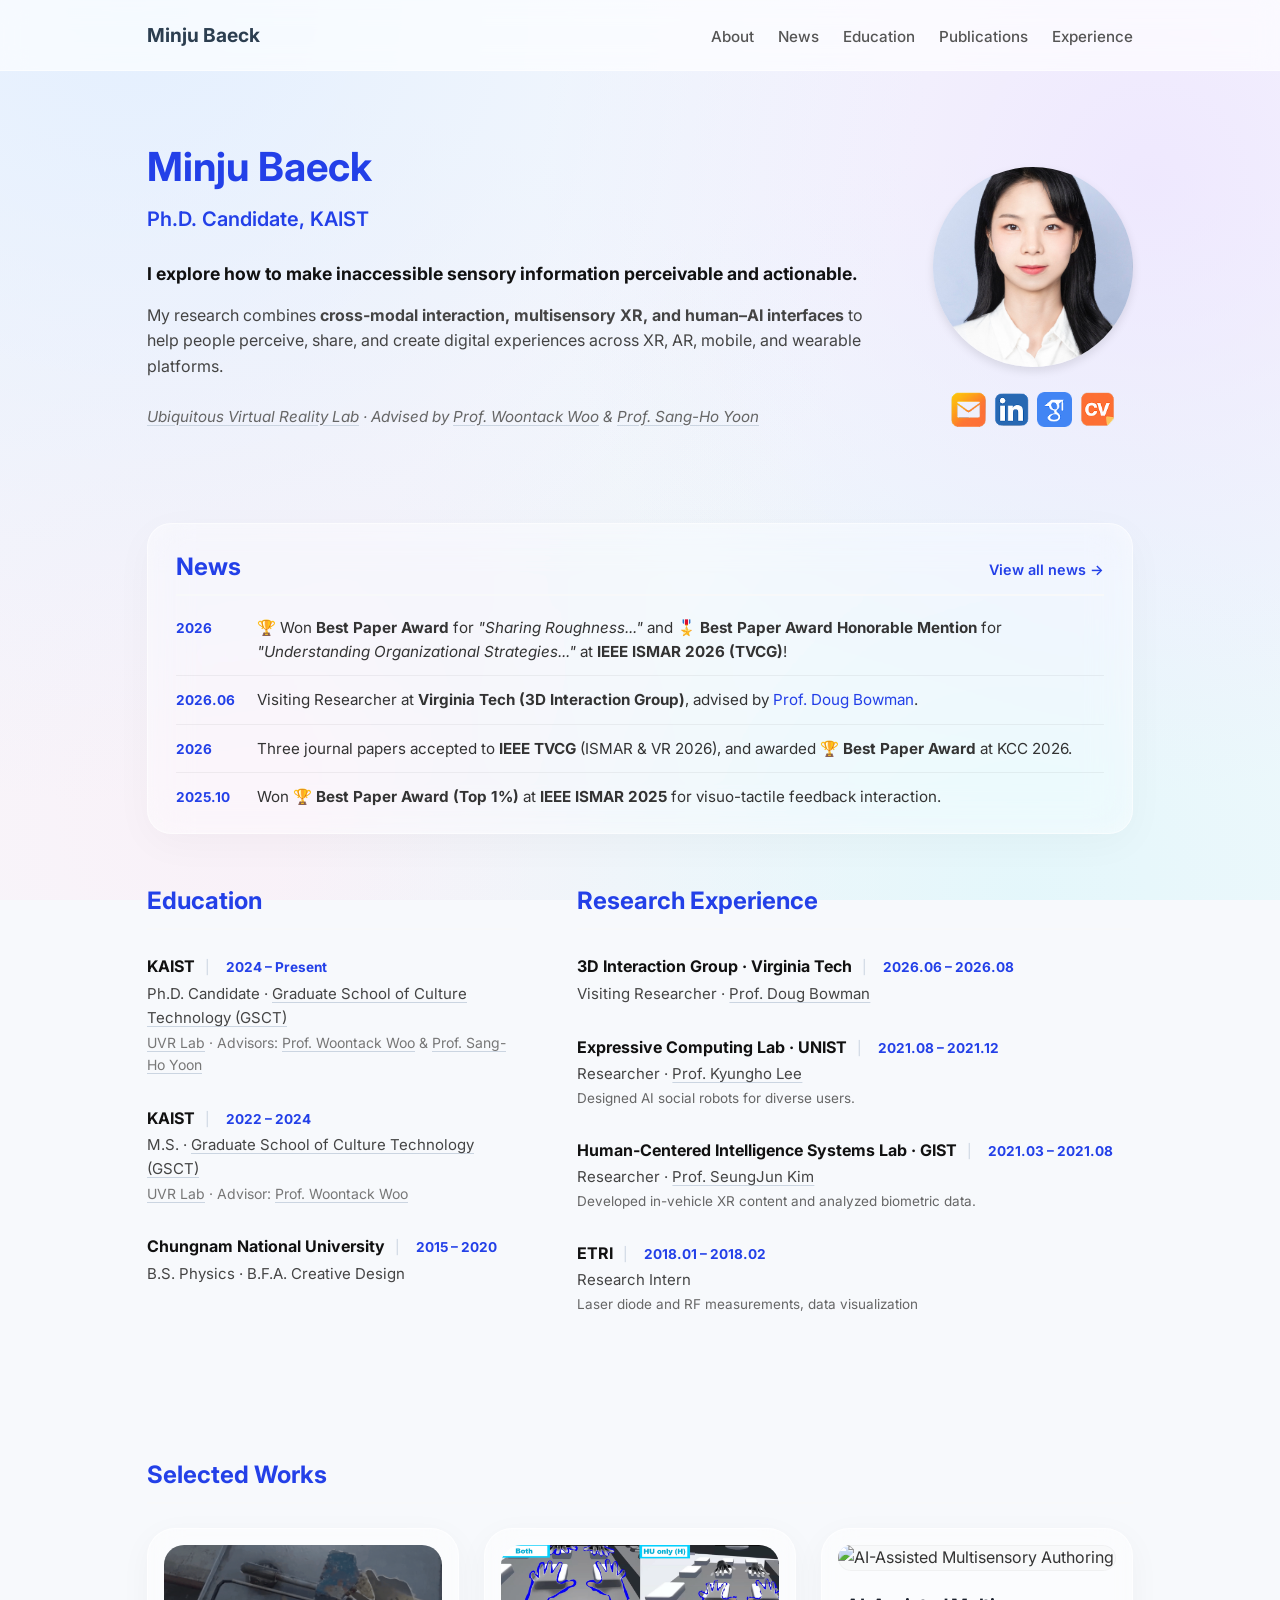
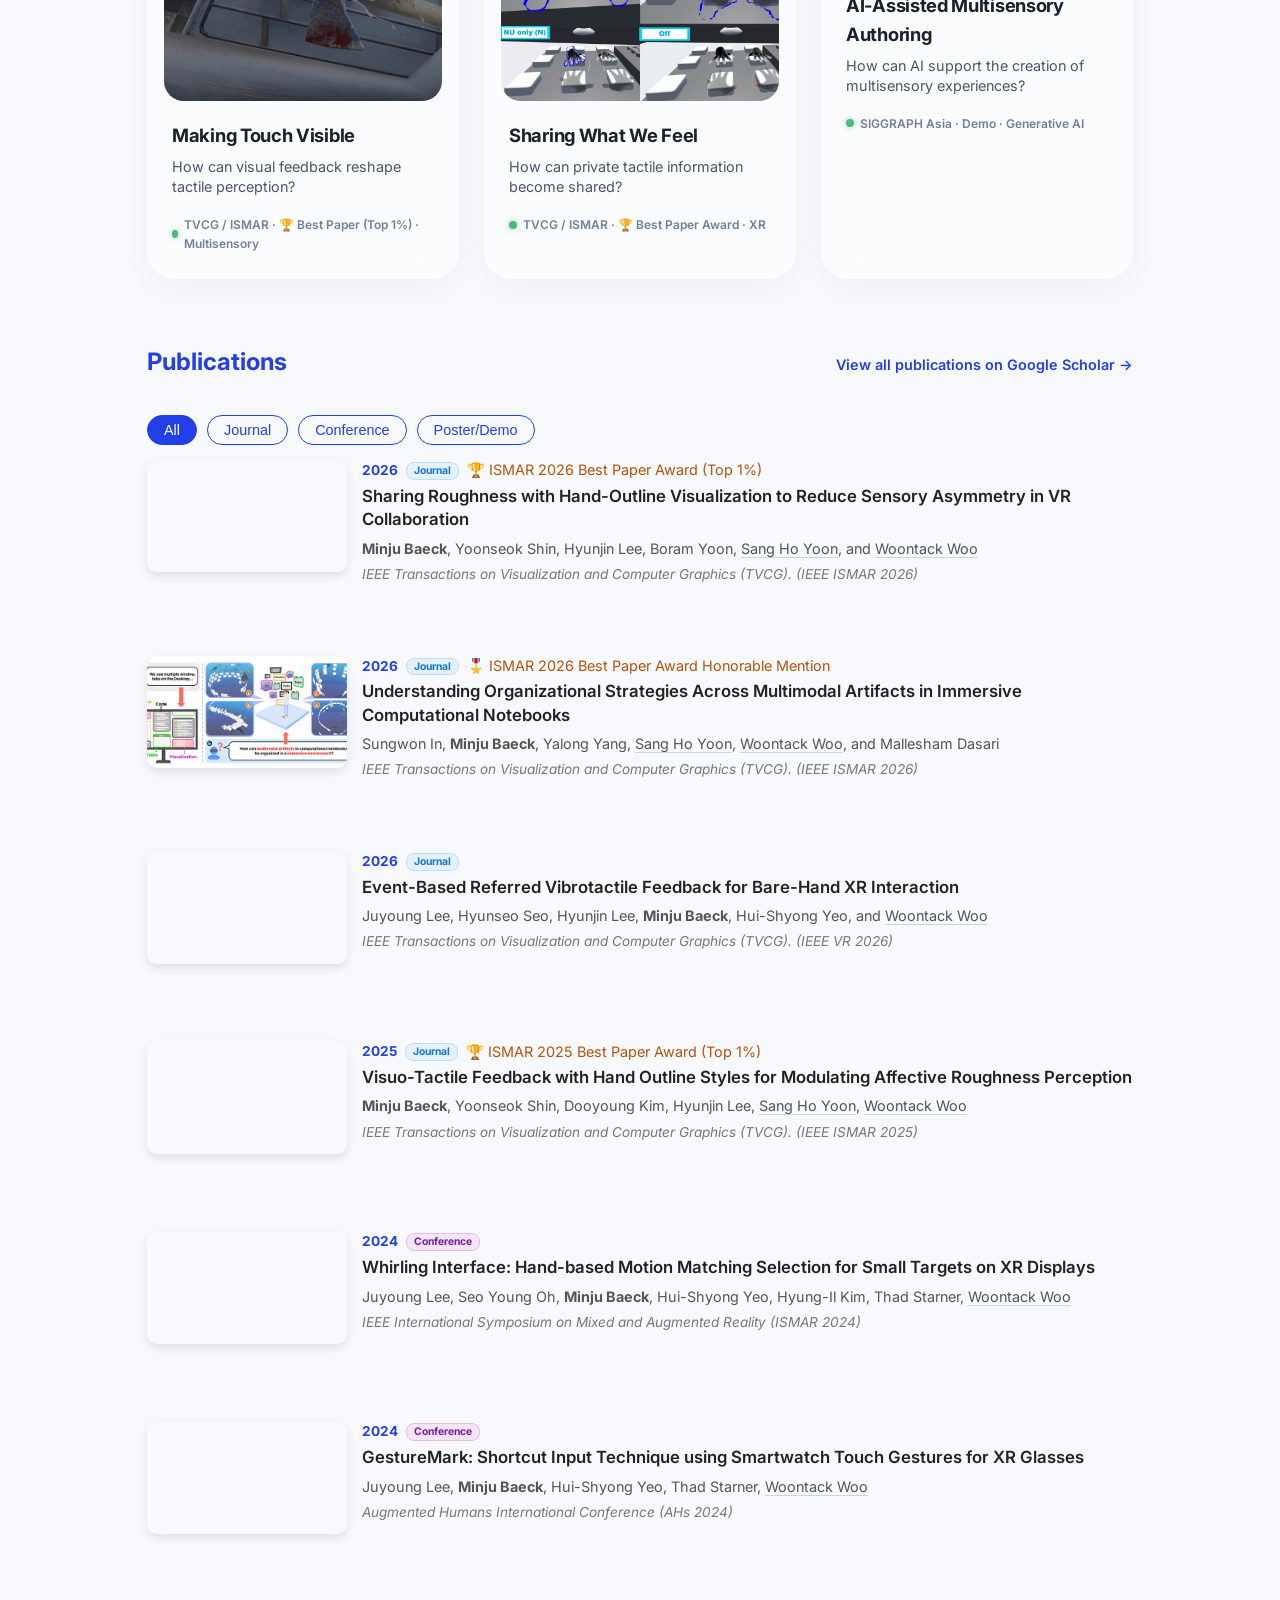
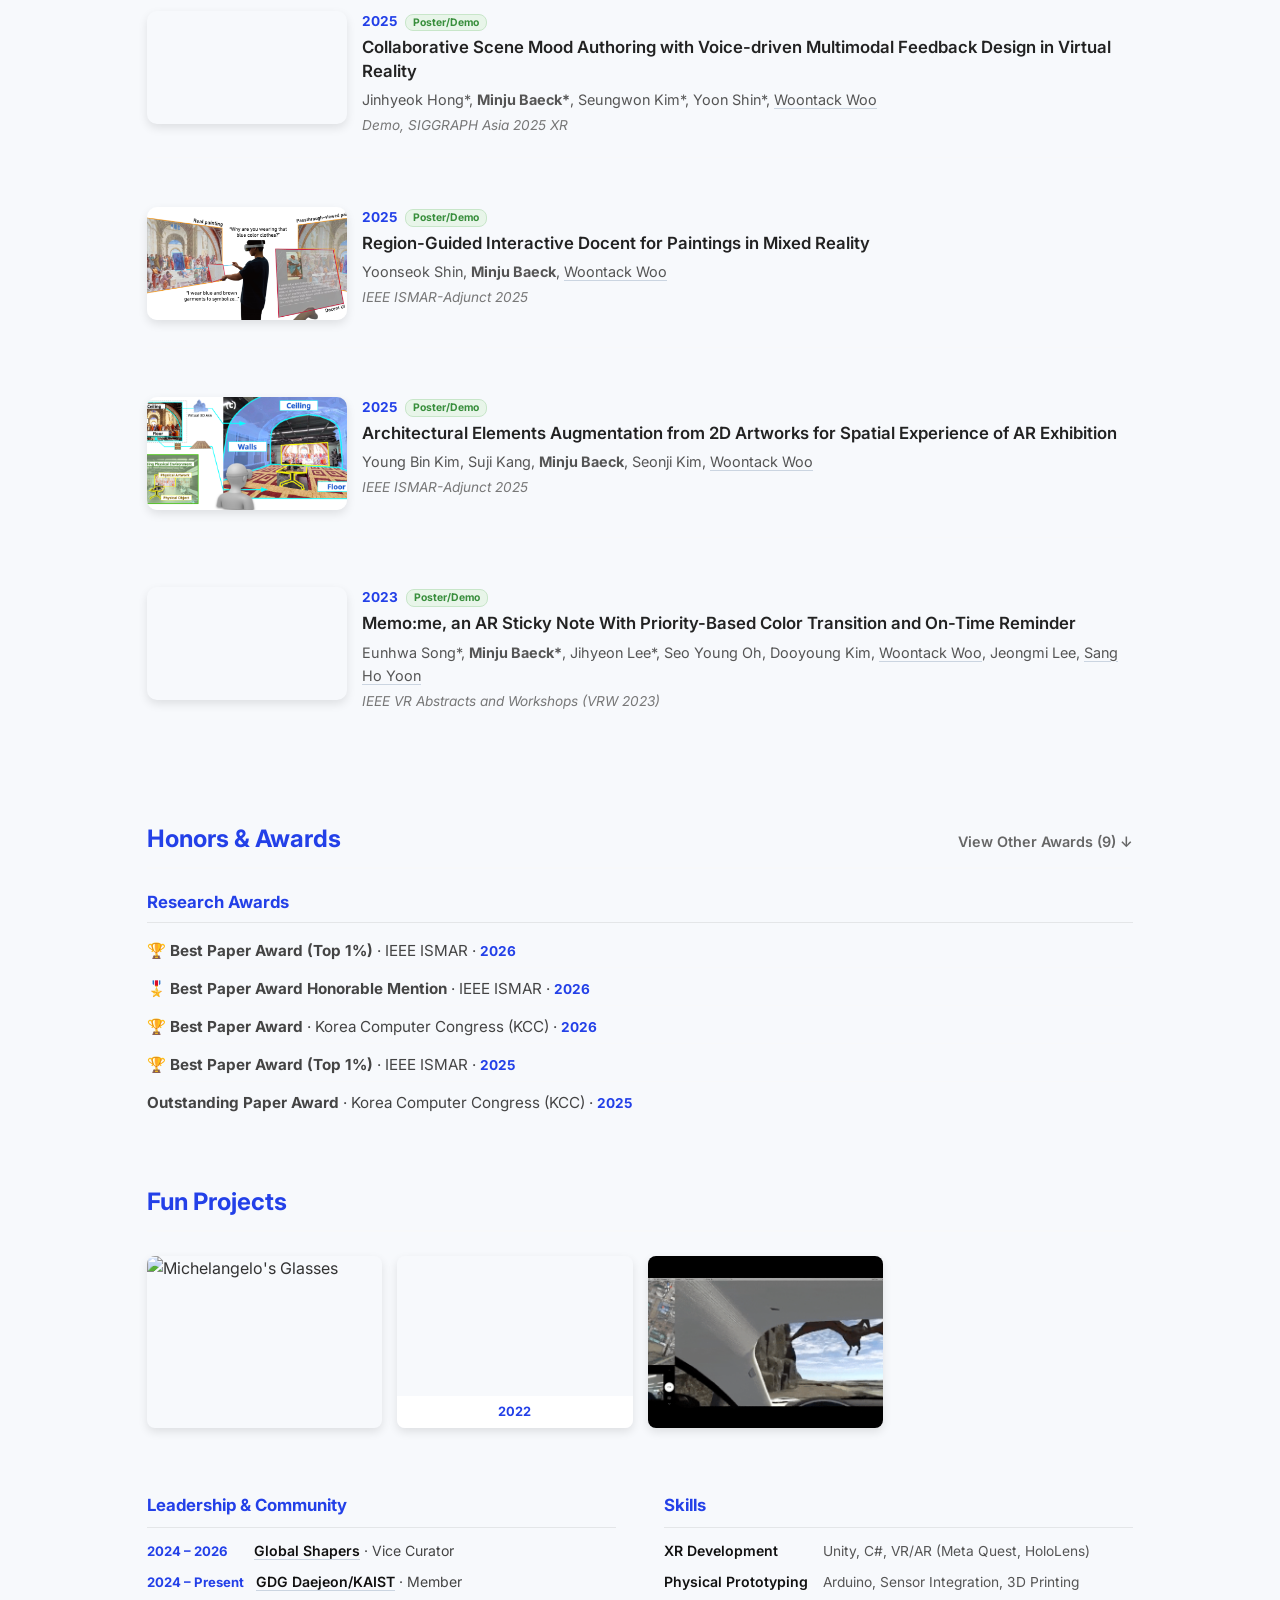
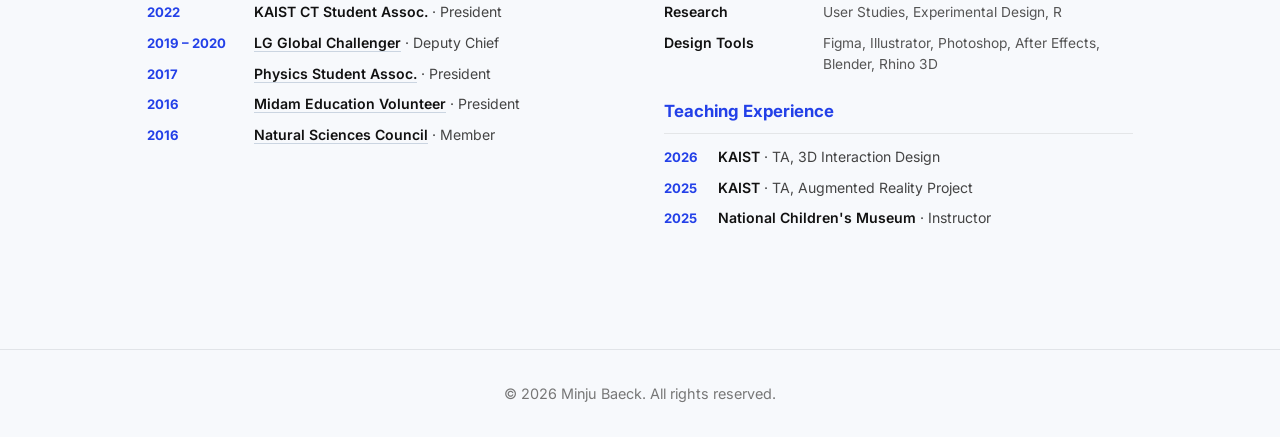
==== commit fec148f2: "Update Prof. Woontack Woo Google Scholar link to s3Z4Q1oAAAAJ" ====
--- a/index.html
+++ b/index.html
@@ -39,7 +39,7 @@
                 </p>
                 
                 <p style="font-size: 0.95rem; color: #666; margin-bottom: 30px;">
-                    <em><a href="https://uvrlab.org" target="_blank" rel="noopener noreferrer">Ubiquitous Virtual Reality Lab</a> &middot; Advised by <a href="https://scholar.google.com/citations?user=v4t5LhcAAAAJ" target="_blank" rel="noopener noreferrer">Prof. Woontack Woo</a> &amp; <a href="https://scholar.google.com/citations?user=ejaRQn8AAAAJ" target="_blank" rel="noopener noreferrer">Prof. Sang-Ho Yoon</a></em>
+                    <em><a href="https://uvrlab.org" target="_blank" rel="noopener noreferrer">Ubiquitous Virtual Reality Lab</a> &middot; Advised by <a href="https://scholar.google.com/citations?user=s3Z4Q1oAAAAJ&hl=en" target="_blank" rel="noopener noreferrer">Prof. Woontack Woo</a> &amp; <a href="https://scholar.google.com/citations?user=ejaRQn8AAAAJ" target="_blank" rel="noopener noreferrer">Prof. Sang-Ho Yoon</a></em>
                 </p>
             </div>
             <div class="about-image">
@@ -90,13 +90,13 @@
                 <div class="stacked-item">
                     <h3 class="stacked-org">KAIST <span class="stacked-date-sep">|</span> <span class="stacked-date-inline">2024 &ndash; Present</span></h3>
                     <p class="stacked-role">Ph.D. Candidate &middot; <a href="https://ct.kaist.ac.kr" target="_blank" rel="noopener noreferrer">Graduate School of Culture Technology (GSCT)</a></p>
-                    <p class="stacked-detail"><a href="https://uvrlab.org" target="_blank" rel="noopener noreferrer">UVR Lab</a> &middot; Advisors: <a href="https://scholar.google.com/citations?user=v4t5LhcAAAAJ" target="_blank" rel="noopener noreferrer">Prof. Woontack Woo</a> &amp; <a href="https://scholar.google.com/citations?user=ejaRQn8AAAAJ" target="_blank" rel="noopener noreferrer">Prof. Sang-Ho Yoon</a></p>
+                    <p class="stacked-detail"><a href="https://uvrlab.org" target="_blank" rel="noopener noreferrer">UVR Lab</a> &middot; Advisors: <a href="https://scholar.google.com/citations?user=s3Z4Q1oAAAAJ&hl=en" target="_blank" rel="noopener noreferrer">Prof. Woontack Woo</a> &amp; <a href="https://scholar.google.com/citations?user=ejaRQn8AAAAJ" target="_blank" rel="noopener noreferrer">Prof. Sang-Ho Yoon</a></p>
                 </div>
 
                 <div class="stacked-item">
                     <h3 class="stacked-org">KAIST <span class="stacked-date-sep">|</span> <span class="stacked-date-inline">2022 &ndash; 2024</span></h3>
                     <p class="stacked-role">M.S. &middot; <a href="https://ct.kaist.ac.kr" target="_blank" rel="noopener noreferrer">Graduate School of Culture Technology (GSCT)</a></p>
-                    <p class="stacked-detail"><a href="https://uvrlab.org" target="_blank" rel="noopener noreferrer">UVR Lab</a> &middot; Advisor: <a href="https://scholar.google.com/citations?user=v4t5LhcAAAAJ" target="_blank" rel="noopener noreferrer">Prof. Woontack Woo</a></p>
+                    <p class="stacked-detail"><a href="https://uvrlab.org" target="_blank" rel="noopener noreferrer">UVR Lab</a> &middot; Advisor: <a href="https://scholar.google.com/citations?user=s3Z4Q1oAAAAJ&hl=en" target="_blank" rel="noopener noreferrer">Prof. Woontack Woo</a></p>
                 </div>
 
                 <div class="stacked-item">
@@ -209,7 +209,7 @@
                     <div class="pub-content">
                         <div class="pub-year">2026 <span class="pub-badge badge-journal">Journal</span> <span class="pub-badge badge-award-best">🏆 ISMAR 2026 Best Paper Award (Top 1%)</span></div>
                         <p class="pub-title"><a href="https://arxiv.org/abs/2608.29040" target="_blank" class="pub-link">Sharing Roughness with Hand-Outline Visualization to Reduce Sensory Asymmetry in VR Collaboration</a></p>
-                        <p class="pub-authors"><strong>Minju Baeck</strong>, Yoonseok Shin, Hyunjin Lee, Boram Yoon, <a href="https://scholar.google.com/citations?user=ejaRQn8AAAAJ" target="_blank" rel="noopener noreferrer">Sang Ho Yoon</a>, and <a href="https://scholar.google.com/citations?user=v4t5LhcAAAAJ" target="_blank" rel="noopener noreferrer">Woontack Woo</a></p>
+                        <p class="pub-authors"><strong>Minju Baeck</strong>, Yoonseok Shin, Hyunjin Lee, Boram Yoon, <a href="https://scholar.google.com/citations?user=ejaRQn8AAAAJ" target="_blank" rel="noopener noreferrer">Sang Ho Yoon</a>, and <a href="https://scholar.google.com/citations?user=s3Z4Q1oAAAAJ&hl=en" target="_blank" rel="noopener noreferrer">Woontack Woo</a></p>
                         <p class="pub-venue">IEEE Transactions on Visualization and Computer Graphics (TVCG). (IEEE ISMAR 2026)</p>
                     </div>
                 </div>
@@ -222,7 +222,7 @@
                     <div class="pub-content">
                         <div class="pub-year">2026 <span class="pub-badge badge-journal">Journal</span> <span class="pub-badge badge-award-honorable">🎖️ ISMAR 2026 Best Paper Award Honorable Mention</span></div>
                         <p class="pub-title"><a href="https://arxiv.org/abs/2608.03132" target="_blank" class="pub-link">Understanding Organizational Strategies Across Multimodal Artifacts in Immersive Computational Notebooks</a></p>
-                        <p class="pub-authors">Sungwon In, <strong>Minju Baeck</strong>, Yalong Yang, <a href="https://scholar.google.com/citations?user=ejaRQn8AAAAJ" target="_blank" rel="noopener noreferrer">Sang Ho Yoon</a>, <a href="https://scholar.google.com/citations?user=v4t5LhcAAAAJ" target="_blank" rel="noopener noreferrer">Woontack Woo</a>, and Mallesham Dasari</p>
+                        <p class="pub-authors">Sungwon In, <strong>Minju Baeck</strong>, Yalong Yang, <a href="https://scholar.google.com/citations?user=ejaRQn8AAAAJ" target="_blank" rel="noopener noreferrer">Sang Ho Yoon</a>, <a href="https://scholar.google.com/citations?user=s3Z4Q1oAAAAJ&hl=en" target="_blank" rel="noopener noreferrer">Woontack Woo</a>, and Mallesham Dasari</p>
                         <p class="pub-venue">IEEE Transactions on Visualization and Computer Graphics (TVCG). (IEEE ISMAR 2026)</p>
                     </div>
                 </div>
@@ -235,7 +235,7 @@
                     <div class="pub-content">
                         <div class="pub-year">2026 <span class="pub-badge badge-journal">Journal</span></div>
                         <p class="pub-title"><a href="https://doi.org/10.1109/TVCG.2026.3680704" target="_blank" class="pub-link">Event-Based Referred Vibrotactile Feedback for Bare-Hand XR Interaction</a></p>
-                        <p class="pub-authors">Juyoung Lee, Hyunseo Seo, Hyunjin Lee, <strong>Minju Baeck</strong>, Hui-Shyong Yeo, and <a href="https://scholar.google.com/citations?user=v4t5LhcAAAAJ" target="_blank" rel="noopener noreferrer">Woontack Woo</a></p>
+                        <p class="pub-authors">Juyoung Lee, Hyunseo Seo, Hyunjin Lee, <strong>Minju Baeck</strong>, Hui-Shyong Yeo, and <a href="https://scholar.google.com/citations?user=s3Z4Q1oAAAAJ&hl=en" target="_blank" rel="noopener noreferrer">Woontack Woo</a></p>
                         <p class="pub-venue">IEEE Transactions on Visualization and Computer Graphics (TVCG). (IEEE VR 2026)</p>
                     </div>
                 </div>
@@ -248,7 +248,7 @@
                     <div class="pub-content">
                         <div class="pub-year">2025 <span class="pub-badge badge-journal">Journal</span> <span class="pub-badge badge-award-best">🏆 ISMAR 2025 Best Paper Award (Top 1%)</span></div>
                         <p class="pub-title"><a href="https://doi.org/10.1109/TVCG.2025.3616805" target="_blank" class="pub-link">Visuo-Tactile Feedback with Hand Outline Styles for Modulating Affective Roughness Perception</a></p>
-                        <p class="pub-authors"><strong>Minju Baeck</strong>, Yoonseok Shin, Dooyoung Kim, Hyunjin Lee, <a href="https://scholar.google.com/citations?user=ejaRQn8AAAAJ" target="_blank" rel="noopener noreferrer">Sang Ho Yoon</a>, <a href="https://scholar.google.com/citations?user=v4t5LhcAAAAJ" target="_blank" rel="noopener noreferrer">Woontack Woo</a></p>
+                        <p class="pub-authors"><strong>Minju Baeck</strong>, Yoonseok Shin, Dooyoung Kim, Hyunjin Lee, <a href="https://scholar.google.com/citations?user=ejaRQn8AAAAJ" target="_blank" rel="noopener noreferrer">Sang Ho Yoon</a>, <a href="https://scholar.google.com/citations?user=s3Z4Q1oAAAAJ&hl=en" target="_blank" rel="noopener noreferrer">Woontack Woo</a></p>
                         <p class="pub-venue">IEEE Transactions on Visualization and Computer Graphics (TVCG). (IEEE ISMAR 2025)</p>
                     </div>
                 </div>
@@ -261,7 +261,7 @@
                     <div class="pub-content">
                         <div class="pub-year">2024 <span class="pub-badge badge-conference">Conference</span></div>
                         <p class="pub-title"><a href="https://doi.org/10.1109/ISMAR62088.2024.00046" target="_blank" class="pub-link">Whirling Interface: Hand-based Motion Matching Selection for Small Targets on XR Displays</a></p>
-                        <p class="pub-authors">Juyoung Lee, Seo Young Oh, <strong>Minju Baeck</strong>, Hui-Shyong Yeo, Hyung-Il Kim, Thad Starner, <a href="https://scholar.google.com/citations?user=v4t5LhcAAAAJ" target="_blank" rel="noopener noreferrer">Woontack Woo</a></p>
+                        <p class="pub-authors">Juyoung Lee, Seo Young Oh, <strong>Minju Baeck</strong>, Hui-Shyong Yeo, Hyung-Il Kim, Thad Starner, <a href="https://scholar.google.com/citations?user=s3Z4Q1oAAAAJ&hl=en" target="_blank" rel="noopener noreferrer">Woontack Woo</a></p>
                         <p class="pub-venue">IEEE International Symposium on Mixed and Augmented Reality (ISMAR 2024)</p>
                     </div>
                 </div>
@@ -274,7 +274,7 @@
                     <div class="pub-content">
                         <div class="pub-year">2024 <span class="pub-badge badge-conference">Conference</span></div>
                         <p class="pub-title"><a href="https://doi.org/10.1145/3652920.3652941" target="_blank" class="pub-link">GestureMark: Shortcut Input Technique using Smartwatch Touch Gestures for XR Glasses</a></p>
-                        <p class="pub-authors">Juyoung Lee, <strong>Minju Baeck</strong>, Hui-Shyong Yeo, Thad Starner, <a href="https://scholar.google.com/citations?user=v4t5LhcAAAAJ" target="_blank" rel="noopener noreferrer">Woontack Woo</a></p>
+                        <p class="pub-authors">Juyoung Lee, <strong>Minju Baeck</strong>, Hui-Shyong Yeo, Thad Starner, <a href="https://scholar.google.com/citations?user=s3Z4Q1oAAAAJ&hl=en" target="_blank" rel="noopener noreferrer">Woontack Woo</a></p>
                         <p class="pub-venue">Augmented Humans International Conference (AHs 2024)</p>
                     </div>
                 </div>
@@ -287,7 +287,7 @@
                     <div class="pub-content">
                         <div class="pub-year">2025 <span class="pub-badge badge-poster">Poster/Demo</span></div>
                         <p class="pub-title"><a href="https://doi.org/10.1145/3761667.3761960" target="_blank" class="pub-link">Collaborative Scene Mood Authoring with Voice-driven Multimodal Feedback Design in Virtual Reality</a></p>
-                        <p class="pub-authors">Jinhyeok Hong*, <strong>Minju Baeck*</strong>, Seungwon Kim*, Yoon Shin*, <a href="https://scholar.google.com/citations?user=v4t5LhcAAAAJ" target="_blank" rel="noopener noreferrer">Woontack Woo</a></p>
+                        <p class="pub-authors">Jinhyeok Hong*, <strong>Minju Baeck*</strong>, Seungwon Kim*, Yoon Shin*, <a href="https://scholar.google.com/citations?user=s3Z4Q1oAAAAJ&hl=en" target="_blank" rel="noopener noreferrer">Woontack Woo</a></p>
                         <p class="pub-venue">Demo, SIGGRAPH Asia 2025 XR</p>
                     </div>
                 </div>
@@ -300,7 +300,7 @@
                     <div class="pub-content">
                         <div class="pub-year">2025 <span class="pub-badge badge-poster">Poster/Demo</span></div>
                         <p class="pub-title"><a href="https://doi.org/10.1109/ISMAR-Adjunct68609.2025.00223" target="_blank" class="pub-link">Region-Guided Interactive Docent for Paintings in Mixed Reality</a></p>
-                        <p class="pub-authors">Yoonseok Shin, <strong>Minju Baeck</strong>, <a href="https://scholar.google.com/citations?user=v4t5LhcAAAAJ" target="_blank" rel="noopener noreferrer">Woontack Woo</a></p>
+                        <p class="pub-authors">Yoonseok Shin, <strong>Minju Baeck</strong>, <a href="https://scholar.google.com/citations?user=s3Z4Q1oAAAAJ&hl=en" target="_blank" rel="noopener noreferrer">Woontack Woo</a></p>
                         <p class="pub-venue">IEEE ISMAR-Adjunct 2025</p>
                     </div>
                 </div>
@@ -313,7 +313,7 @@
                     <div class="pub-content">
                         <div class="pub-year">2025 <span class="pub-badge badge-poster">Poster/Demo</span></div>
                         <p class="pub-title"><a href="https://doi.org/10.1109/ISMAR-Adjunct68609.2025.00227" target="_blank" class="pub-link">Architectural Elements Augmentation from 2D Artworks for Spatial Experience of AR Exhibition</a></p>
-                        <p class="pub-authors">Young Bin Kim, Suji Kang, <strong>Minju Baeck</strong>, Seonji Kim, <a href="https://scholar.google.com/citations?user=v4t5LhcAAAAJ" target="_blank" rel="noopener noreferrer">Woontack Woo</a></p>
+                        <p class="pub-authors">Young Bin Kim, Suji Kang, <strong>Minju Baeck</strong>, Seonji Kim, <a href="https://scholar.google.com/citations?user=s3Z4Q1oAAAAJ&hl=en" target="_blank" rel="noopener noreferrer">Woontack Woo</a></p>
                         <p class="pub-venue">IEEE ISMAR-Adjunct 2025</p>
                     </div>
                 </div>
@@ -326,7 +326,7 @@
                     <div class="pub-content">
                         <div class="pub-year">2023 <span class="pub-badge badge-poster">Poster/Demo</span></div>
                         <p class="pub-title"><a href="https://doi.org/10.1109/VRW58643.2023.00126" target="_blank" class="pub-link">Memo:me, an AR Sticky Note With Priority-Based Color Transition and On-Time Reminder</a></p>
-                        <p class="pub-authors">Eunhwa Song*, <strong>Minju Baeck*</strong>, Jihyeon Lee*, Seo Young Oh, Dooyoung Kim, <a href="https://scholar.google.com/citations?user=v4t5LhcAAAAJ" target="_blank" rel="noopener noreferrer">Woontack Woo</a>, Jeongmi Lee, <a href="https://scholar.google.com/citations?user=ejaRQn8AAAAJ" target="_blank" rel="noopener noreferrer">Sang Ho Yoon</a></p>
+                        <p class="pub-authors">Eunhwa Song*, <strong>Minju Baeck*</strong>, Jihyeon Lee*, Seo Young Oh, Dooyoung Kim, <a href="https://scholar.google.com/citations?user=s3Z4Q1oAAAAJ&hl=en" target="_blank" rel="noopener noreferrer">Woontack Woo</a>, Jeongmi Lee, <a href="https://scholar.google.com/citations?user=ejaRQn8AAAAJ" target="_blank" rel="noopener noreferrer">Sang Ho Yoon</a></p>
                         <p class="pub-venue">IEEE VR Abstracts and Workshops (VRW 2023)</p>
                     </div>
                 </div>
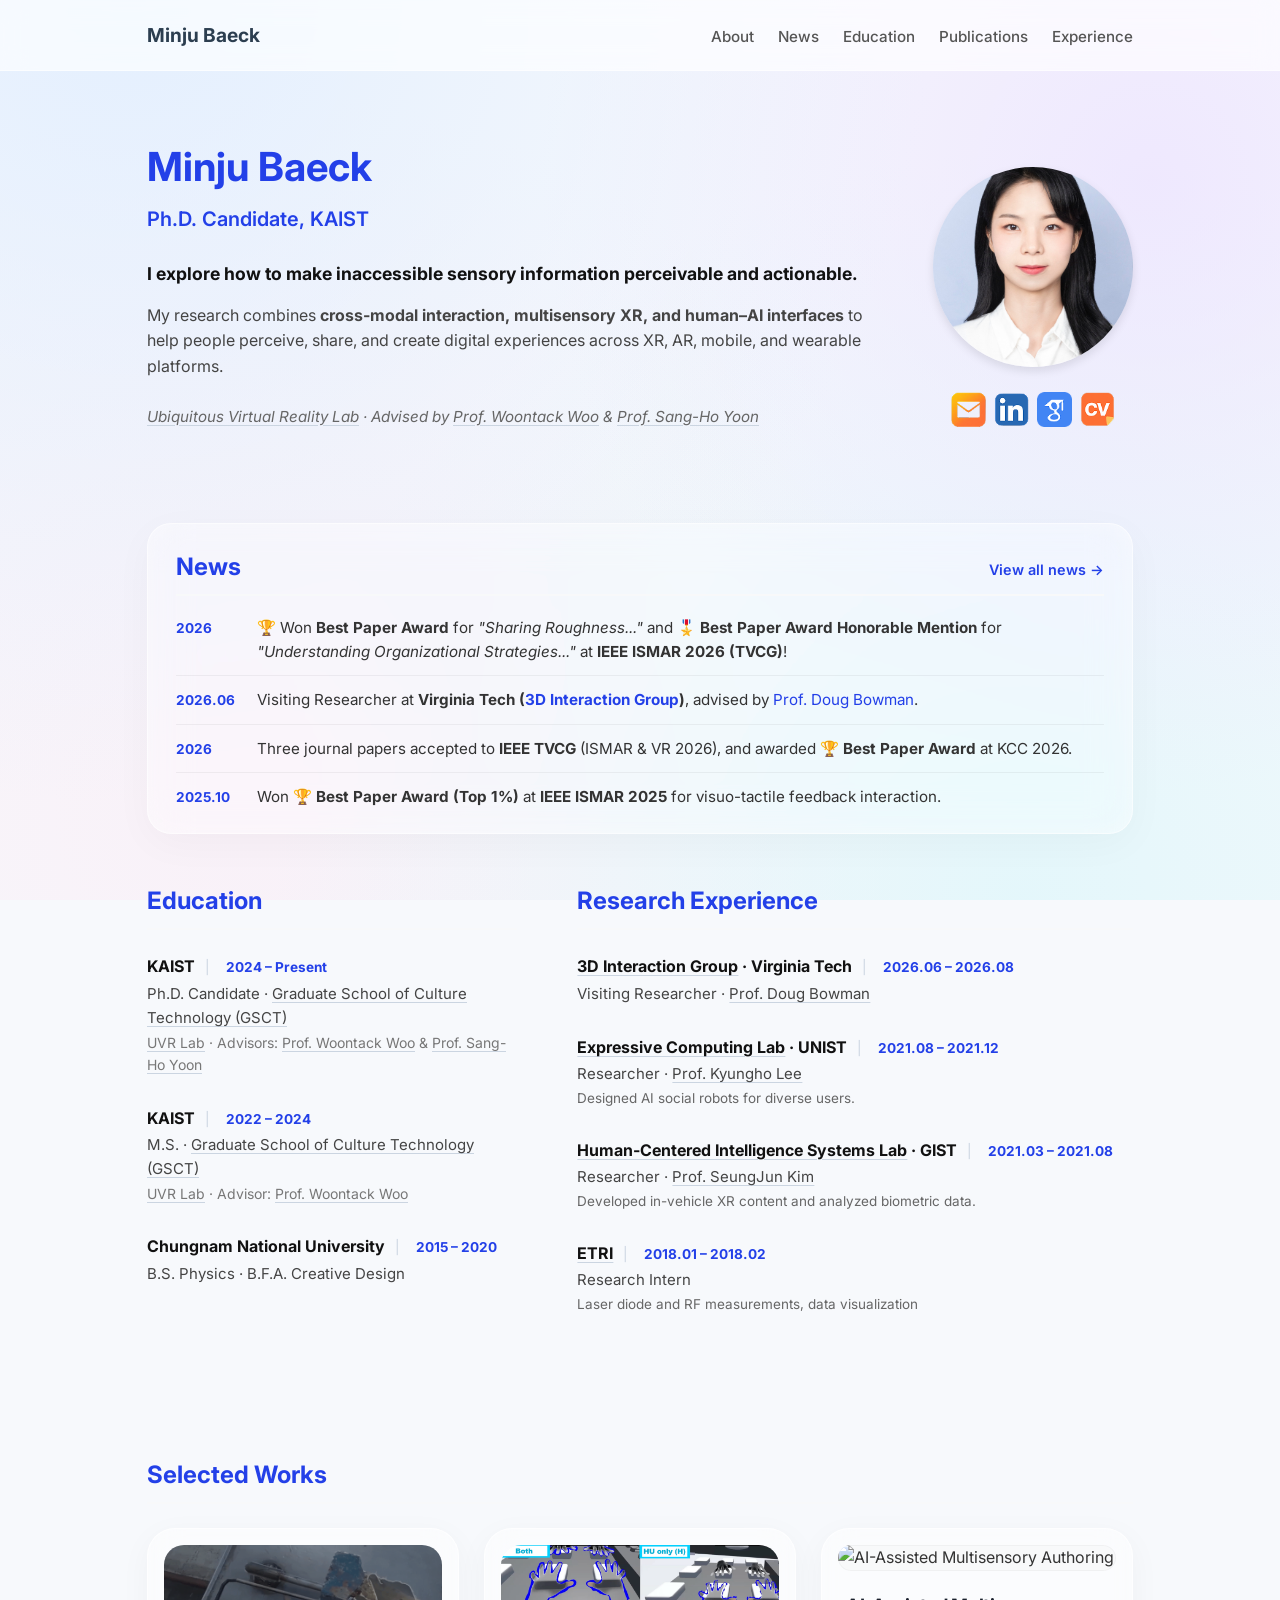
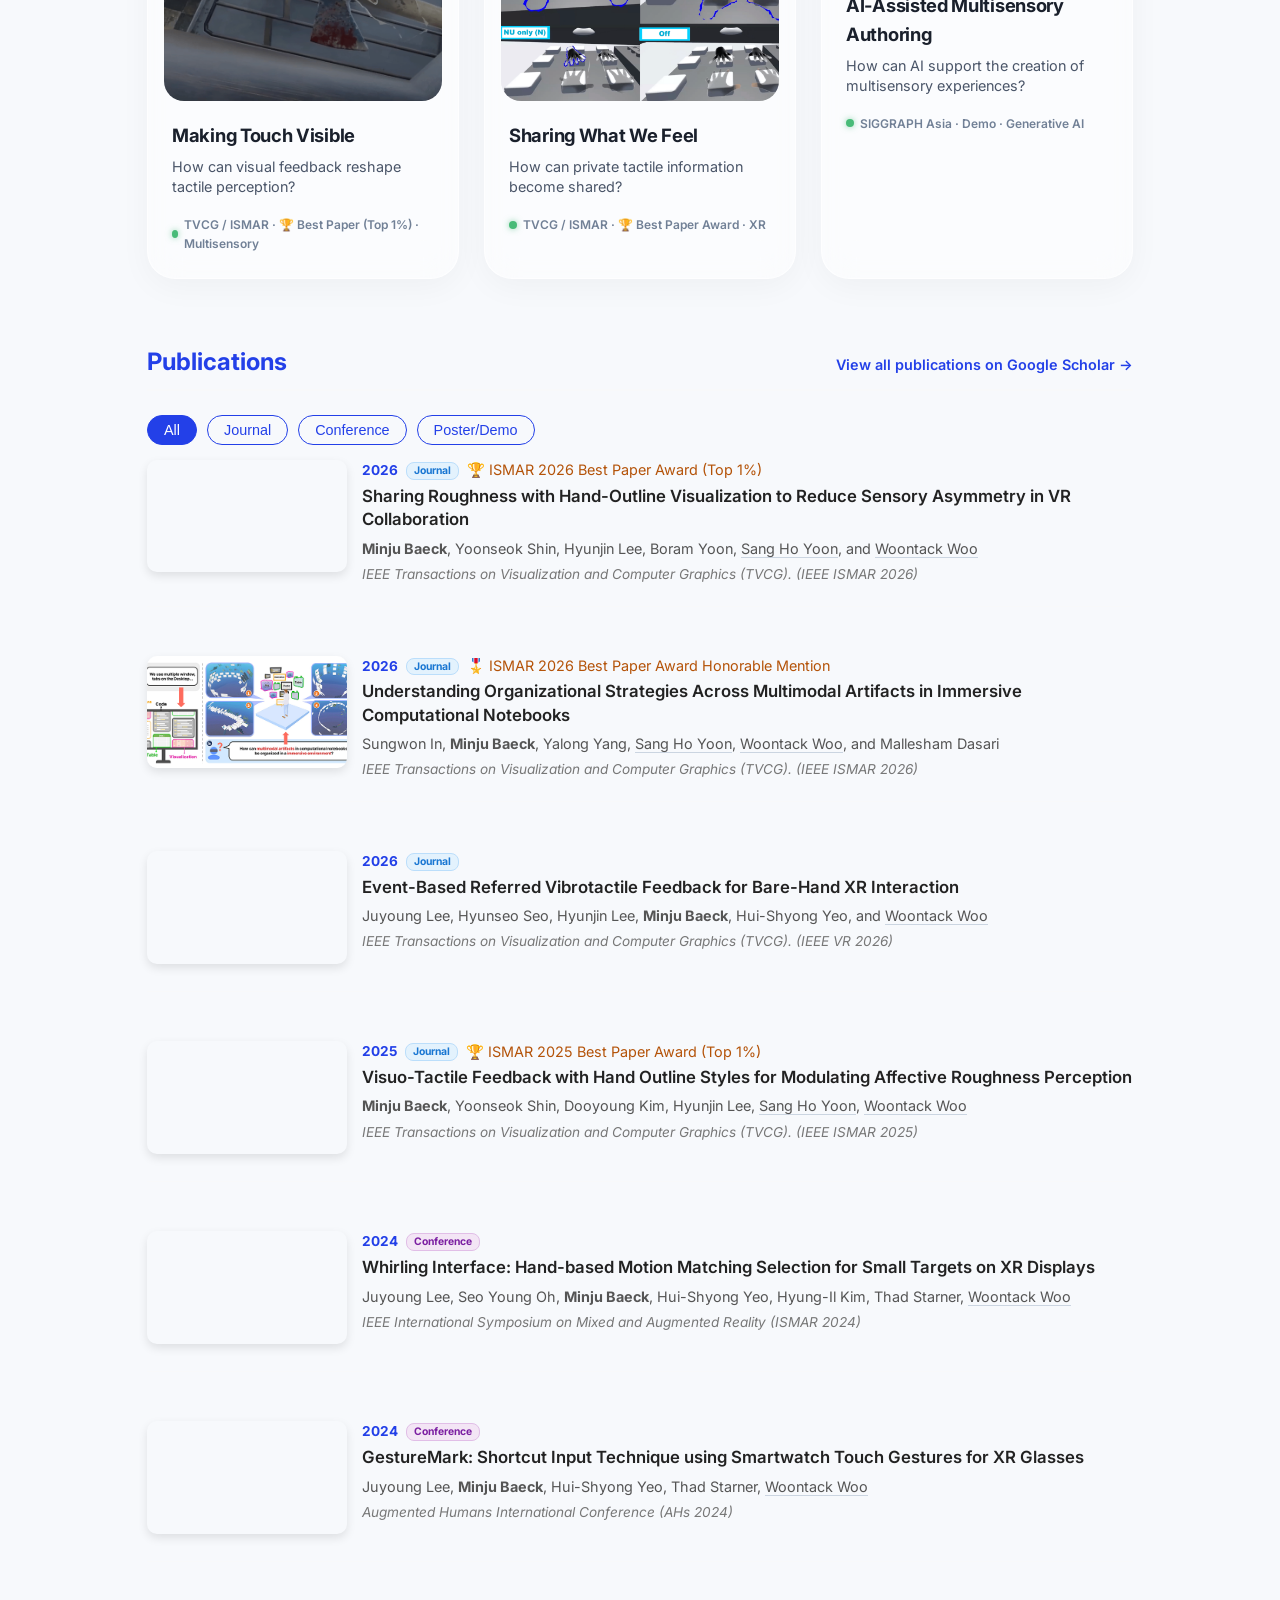
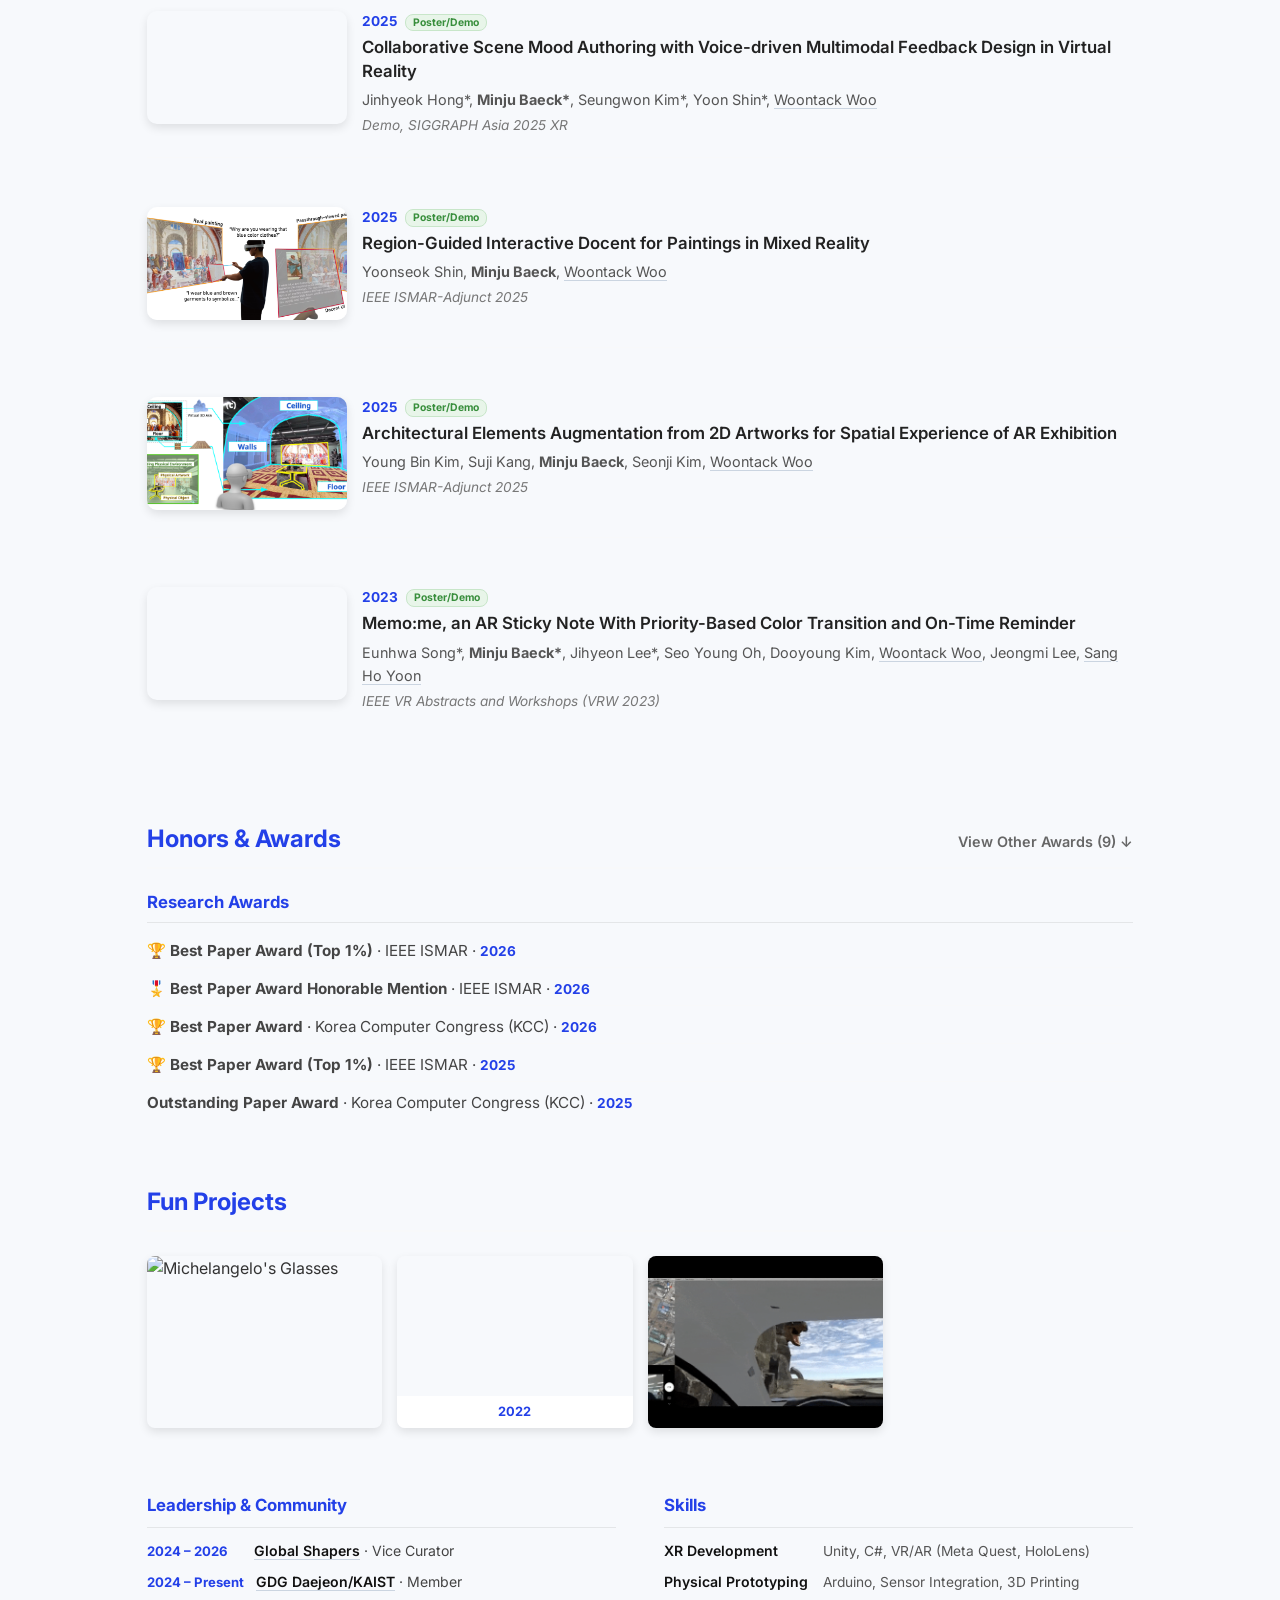
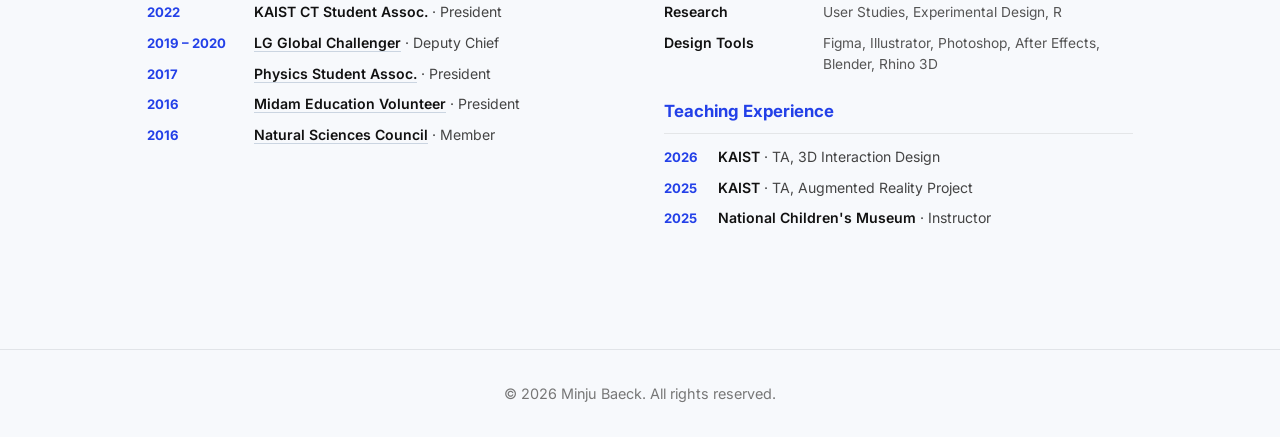
==== commit 2938117d: "Link research labs and organizations homepages: 3D Interaction Group, Expressive Computing Lab, HCIS" ====
--- a/index.html
+++ b/index.html
@@ -69,7 +69,7 @@
                 </div>
                 <div class="news-summary-item">
                     <span class="news-summary-date">2026.06</span>
-                    <span class="news-summary-text">Visiting Researcher at <strong>Virginia Tech (3D Interaction Group)</strong>, advised by <a href="https://scholar.google.com/citations?user=KXCqonwAAAAJ" target="_blank" rel="noopener noreferrer">Prof. Doug Bowman</a>.</span>
+                    <span class="news-summary-text">Visiting Researcher at <strong>Virginia Tech (<a href="https://wordpress.cs.vt.edu/3digroup/" target="_blank" rel="noopener noreferrer">3D Interaction Group</a>)</strong>, advised by <a href="https://scholar.google.com/citations?user=KXCqonwAAAAJ" target="_blank" rel="noopener noreferrer">Prof. Doug Bowman</a>.</span>
                 </div>
                 <div class="news-summary-item">
                     <span class="news-summary-date">2026</span>
@@ -110,24 +110,24 @@
                 <h2>Research Experience</h2>
                 
                 <div class="stacked-item">
-                    <h3 class="stacked-org">3D Interaction Group &middot; Virginia Tech <span class="stacked-date-sep">|</span> <span class="stacked-date-inline">2026.06 &ndash; 2026.08</span></h3>
+                    <h3 class="stacked-org"><a href="https://wordpress.cs.vt.edu/3digroup/" target="_blank" rel="noopener noreferrer">3D Interaction Group</a> &middot; Virginia Tech <span class="stacked-date-sep">|</span> <span class="stacked-date-inline">2026.06 &ndash; 2026.08</span></h3>
                     <p class="stacked-role">Visiting Researcher &middot; <a href="https://scholar.google.com/citations?user=KXCqonwAAAAJ" target="_blank" rel="noopener noreferrer">Prof. Doug Bowman</a></p>
                 </div>
                 
                 <div class="stacked-item">
-                    <h3 class="stacked-org">Expressive Computing Lab &middot; UNIST <span class="stacked-date-sep">|</span> <span class="stacked-date-inline">2021.08 &ndash; 2021.12</span></h3>
+                    <h3 class="stacked-org"><a href="https://klee141.com/" target="_blank" rel="noopener noreferrer">Expressive Computing Lab</a> &middot; UNIST <span class="stacked-date-sep">|</span> <span class="stacked-date-inline">2021.08 &ndash; 2021.12</span></h3>
                     <p class="stacked-role">Researcher &middot; <a href="https://scholar.google.com/citations?user=ln_in2cAAAAJ" target="_blank" rel="noopener noreferrer">Prof. Kyungho Lee</a></p>
                     <p class="stacked-desc">Designed AI social robots for diverse users.</p>
                 </div>
 
                 <div class="stacked-item">
-                    <h3 class="stacked-org">Human-Centered Intelligence Systems Lab &middot; GIST <span class="stacked-date-sep">|</span> <span class="stacked-date-inline">2021.03 &ndash; 2021.08</span></h3>
+                    <h3 class="stacked-org"><a href="https://sites.google.com/view/hcis-gist" target="_blank" rel="noopener noreferrer">Human-Centered Intelligence Systems Lab</a> &middot; GIST <span class="stacked-date-sep">|</span> <span class="stacked-date-inline">2021.03 &ndash; 2021.08</span></h3>
                     <p class="stacked-role">Researcher &middot; <a href="https://scholar.google.com/citations?user=AjfRd6wAAAAJ" target="_blank" rel="noopener noreferrer">Prof. SeungJun Kim</a></p>
                     <p class="stacked-desc">Developed in-vehicle XR content and analyzed biometric data.</p>
                 </div>
                 
                 <div class="stacked-item">
-                    <h3 class="stacked-org">ETRI <span class="stacked-date-sep">|</span> <span class="stacked-date-inline">2018.01 &ndash; 2018.02</span></h3>
+                    <h3 class="stacked-org"><a href="https://www.etri.re.kr/eng/main/main.etri" target="_blank" rel="noopener noreferrer">ETRI</a> <span class="stacked-date-sep">|</span> <span class="stacked-date-inline">2018.01 &ndash; 2018.02</span></h3>
                     <p class="stacked-role">Research Intern</p>
                     <p class="stacked-desc">Laser diode and RF measurements, data visualization</p>
                 </div>
--- a/style.css
+++ b/style.css
@@ -1811,6 +1811,7 @@
 .pub-authors a,
 .stacked-detail a,
 .stacked-role a,
+.stacked-org a,
 .about-text em a,
 .compact-item-name a {
     color: inherit;
@@ -1823,6 +1824,7 @@
 .pub-authors a:hover,
 .stacked-detail a:hover,
 .stacked-role a:hover,
+.stacked-org a:hover,
 .about-text em a:hover,
 .compact-item-name a:hover {
     color: var(--accent-color);
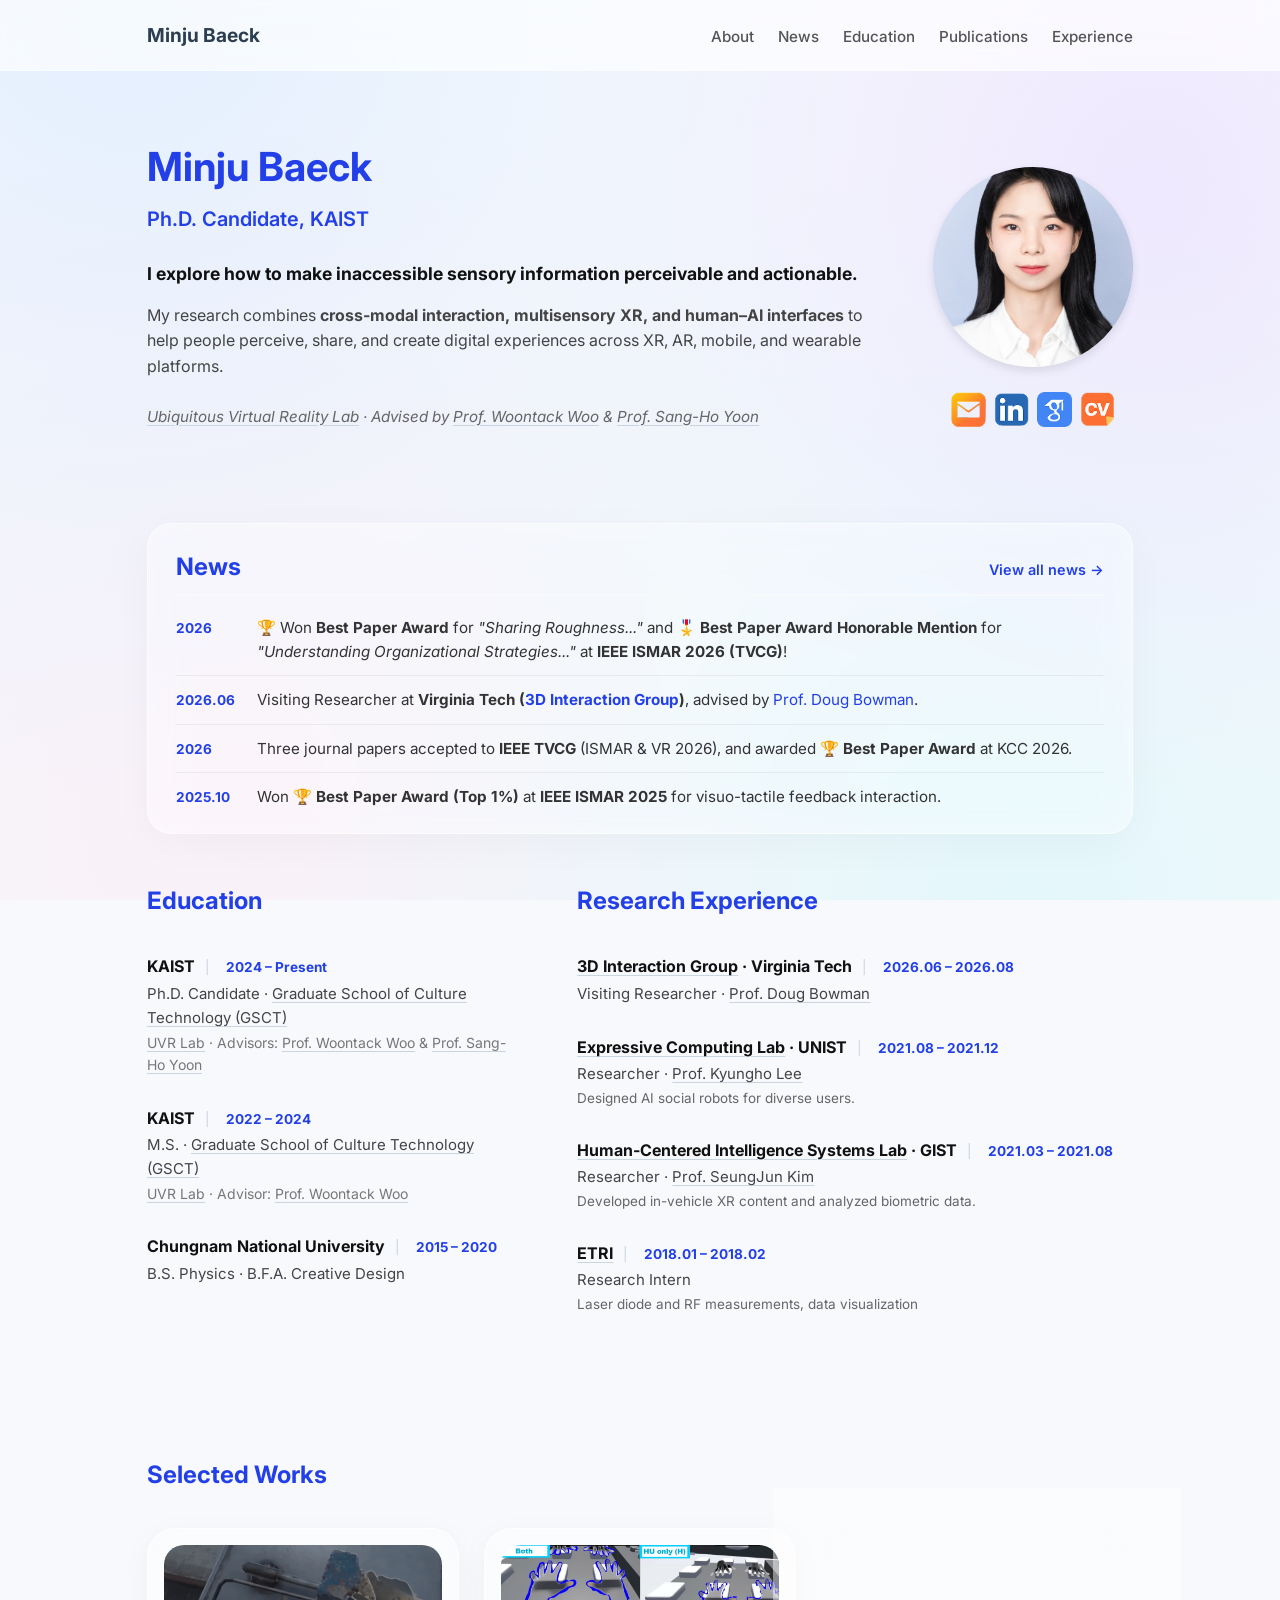
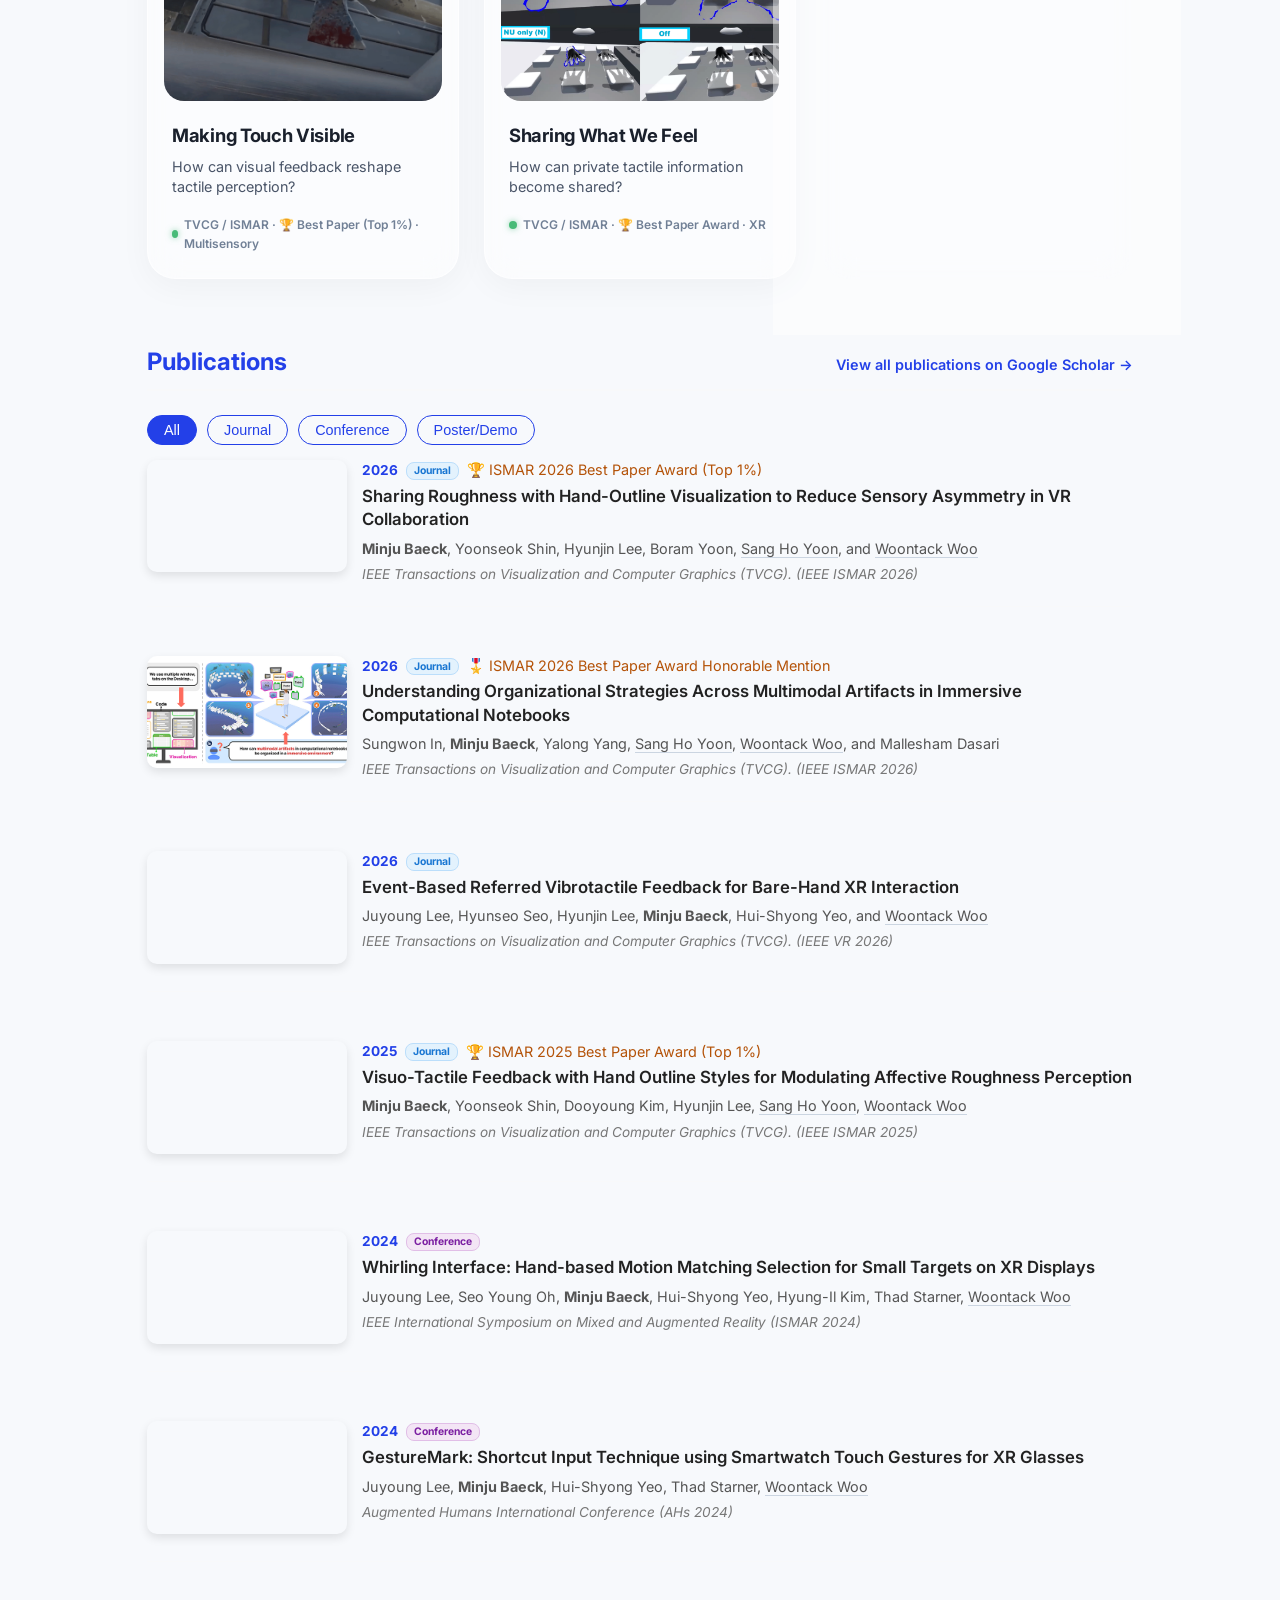
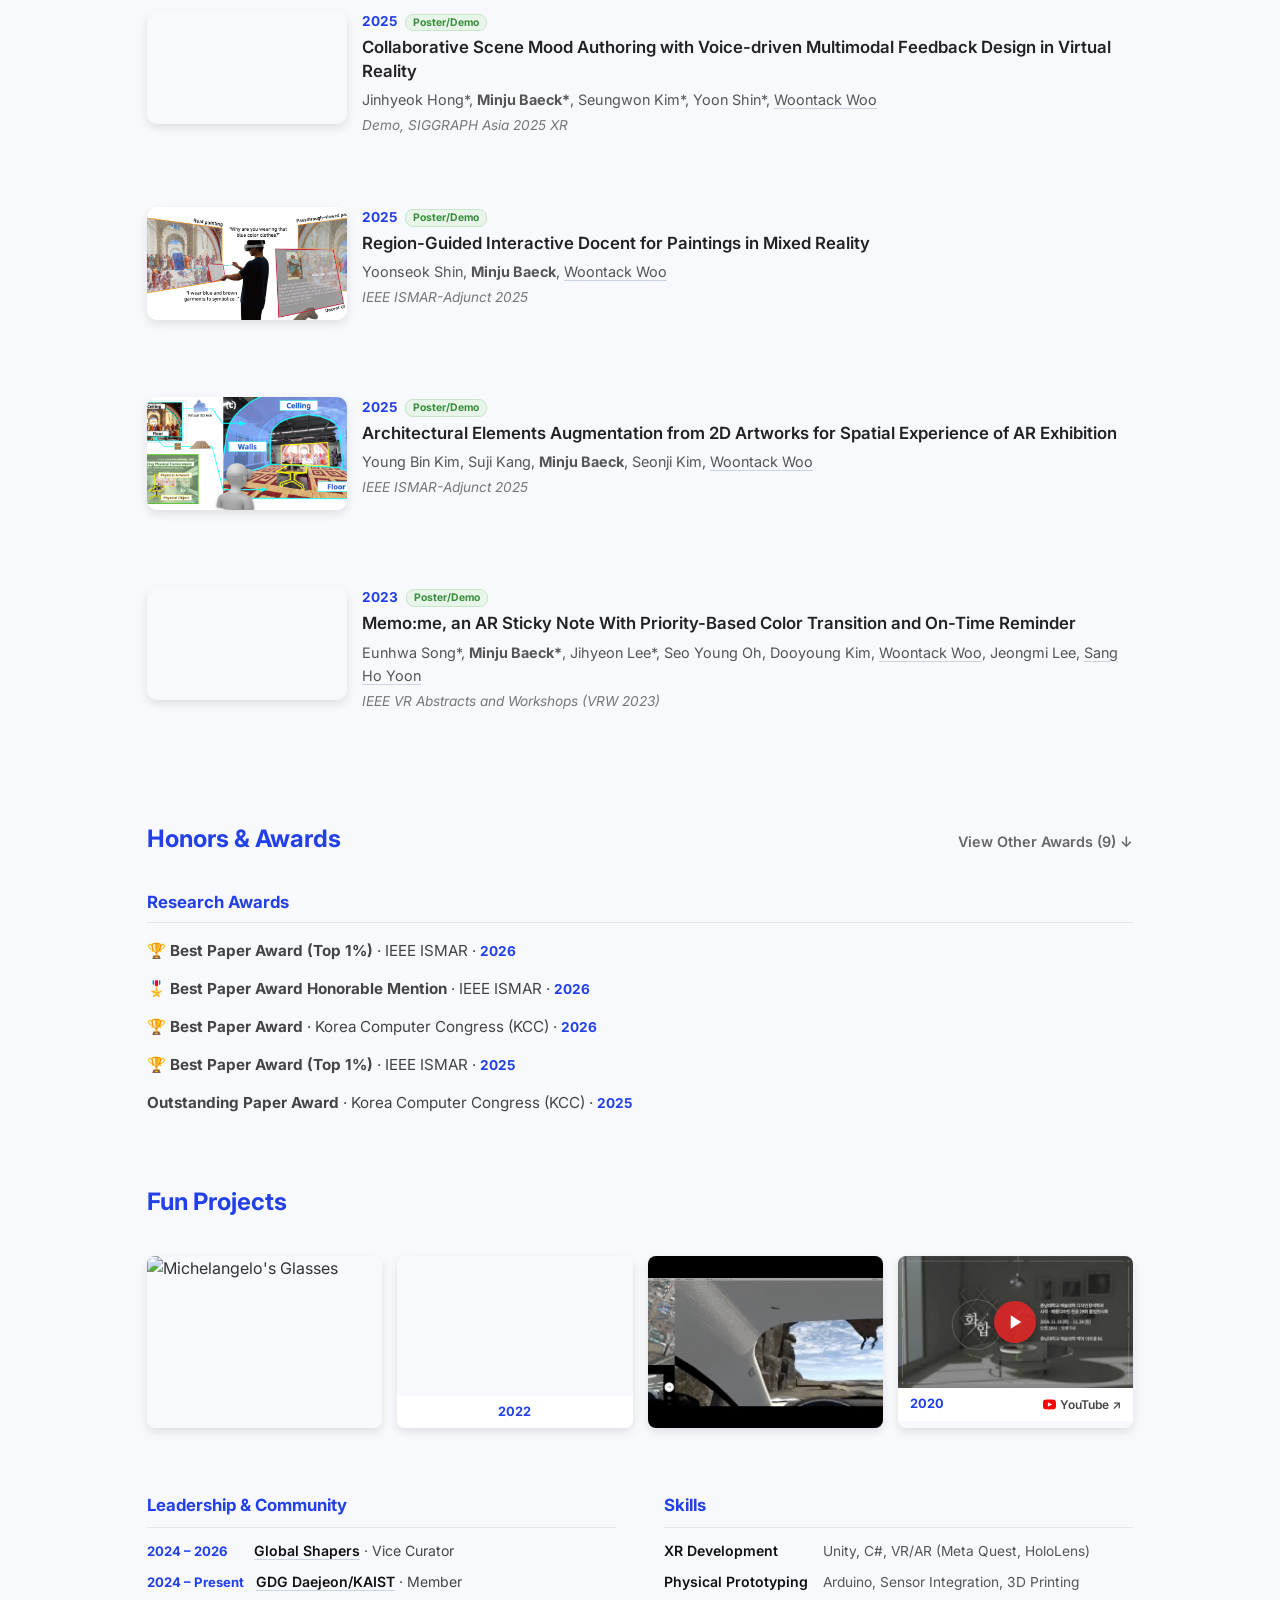
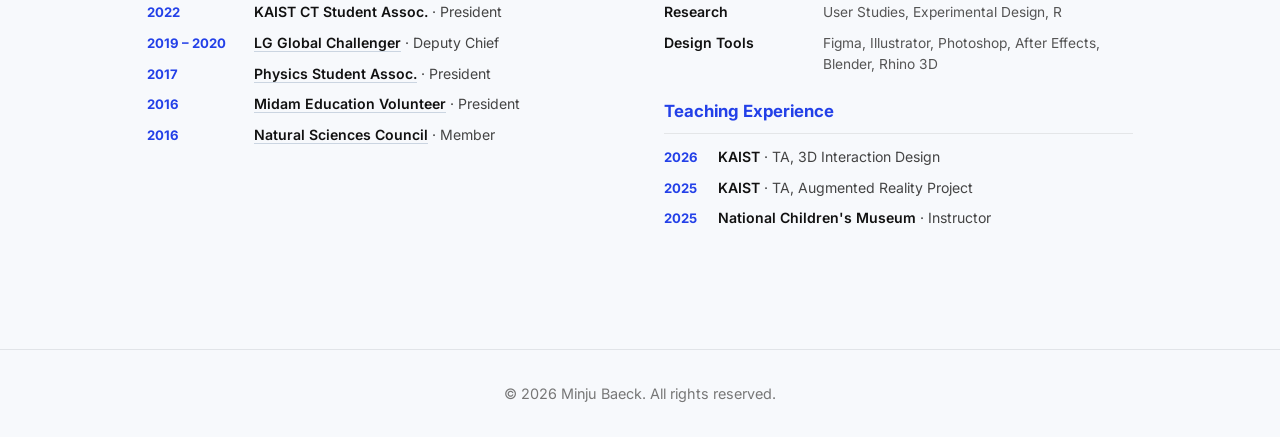
==== commit 9265bd3a: "Add CNU graduation exhibition promotional video to Fun Projects" ====
--- a/index.html
+++ b/index.html
@@ -435,6 +435,24 @@
                     </div>
                     <div style="padding: 6px; text-align: center; font-size: 0.8rem; color: #2340E8; background: #fff; font-weight: 700;">
                         2021
+                    </div>
+                </div>
+                <!-- Project 4 -->
+                <div class="gallery-card" data-title="Graduation Exhibition Teaser" data-desc="Promotional teaser video for the 29th CNU Industrial &amp; Visual Product Design Graduation Exhibition (전당포)." data-youtube="https://www.youtube.com/watch?v=PVpQ8wQOdvc" data-youtube-id="PVpQ8wQOdvc" data-img="Source/pawnshop_teaser.jpg">
+                    <div style="position: relative; width: 100%; aspect-ratio: 16/9; overflow: hidden; background: #000;">
+                        <img src="Source/pawnshop_teaser.jpg" alt="Graduation Exhibition Teaser" style="width: 100%; height: 100%; object-fit: cover; display: block;">
+                        <div style="position: absolute; top: 50%; left: 50%; transform: translate(-50%, -50%); width: 42px; height: 42px; background: rgba(220, 38, 38, 0.9); border-radius: 50%; display: flex; align-items: center; justify-content: center; box-shadow: 0 4px 12px rgba(0,0,0,0.4); pointer-events: none;">
+                            <svg width="18" height="18" viewBox="0 0 24 24" fill="#ffffff" style="margin-left: 2px;"><polygon points="5 3 19 12 5 21 5 3"></polygon></svg>
+                        </div>
+                    </div>
+                    <div class="card-overlay">
+                        <h3>Graduation Exhibition Teaser</h3>
+                    </div>
+                    <div style="padding: 6px 12px; display: flex; justify-content: space-between; align-items: center; font-size: 0.8rem; background: #fff;">
+                        <span style="color: #2340E8; font-weight: 700;">2020</span>
+                        <a href="https://www.youtube.com/watch?v=PVpQ8wQOdvc" target="_blank" rel="noopener noreferrer" onclick="event.stopPropagation();" style="color: #444; text-decoration: none; display: inline-flex; align-items: center; gap: 4px; font-size: 0.75rem; font-weight: 600;" title="Watch on YouTube">
+                            <svg width="13" height="13" viewBox="0 0 24 24" fill="#FF0000"><path d="M19.615 3.184c-3.604-.246-11.631-.245-15.23 0-3.897.266-4.356 2.62-4.385 8.816.029 6.185.484 8.549 4.385 8.816 3.6.245 11.626.246 15.23 0 3.897-.266 4.356-2.62 4.385-8.816-.029-6.185-.484-8.549-4.385-8.816zm-10.615 12.816v-8l8 3.993-8 4.007z"/></svg> YouTube ↗
+                        </a>
                     </div>
                 </div>
             </div>
@@ -497,12 +515,20 @@
         <div id="project-modal" class="modal">
             <div class="modal-content">
                 <span class="close-btn">&times;</span>
-                <img id="modal-img" src="" alt="Project Image">
+                <div id="modal-media-wrap" style="width: 100%; border-radius: 8px; overflow: hidden; margin-bottom: 15px; background: #000;">
+                    <img id="modal-img" src="" alt="Project Image" style="width: 100%; max-height: 400px; object-fit: cover; display: block;">
+                </div>
                 <h3 id="modal-title">Project Title</h3>
                 <p id="modal-desc">Project Description</p>
-            </div>
-            </div>
-</div>
+                <div id="modal-link-wrap" style="margin-top: 15px; display: none;">
+                    <a id="modal-link" href="#" target="_blank" rel="noopener noreferrer" class="pub-link" style="font-weight: 600; display: inline-flex; align-items: center; gap: 6px;">
+                        <svg width="16" height="16" viewBox="0 0 24 24" fill="#FF0000"><path d="M19.615 3.184c-3.604-.246-11.631-.245-15.23 0-3.897.266-4.356 2.62-4.385 8.816.029 6.185.484 8.549 4.385 8.816 3.6.245 11.626.246 15.23 0 3.897-.266 4.356-2.62 4.385-8.816-.029-6.185-.484-8.549-4.385-8.816zm-10.615 12.816v-8l8 3.993-8 4.007z"/></svg>
+                        <span>Watch on YouTube</span>
+                        <svg width="14" height="14" viewBox="0 0 24 24" fill="none" stroke="currentColor" stroke-width="2"><path d="M18 13v6a2 2 0 0 1-2 2H5a2 2 0 0 1-2-2V8a2 2 0 0 1 2-2h6"></path><polyline points="15 3 21 3 21 9"></polyline><line x1="10" y1="14" x2="21" y2="3"></line></svg>
+                    </a>
+                </div>
+            </div>
+        </div>
     
 
 
@@ -616,25 +642,71 @@
         // Fun Projects Modal Logic
         const modal = document.getElementById('project-modal');
         const closeBtn = document.querySelector('.close-btn');
-        const modalImg = document.getElementById('modal-img');
+        const modalMediaWrap = document.getElementById('modal-media-wrap');
         const modalTitle = document.getElementById('modal-title');
         const modalDesc = document.getElementById('modal-desc');
+        const modalLinkWrap = document.getElementById('modal-link-wrap');
+        const modalLink = document.getElementById('modal-link');
+
+        function closeProjectModal() {
+            if (modal) {
+                modal.classList.remove('show');
+                if (modalMediaWrap) {
+                    modalMediaWrap.innerHTML = '';
+                }
+            }
+        }
 
         document.querySelectorAll('.gallery-card').forEach(card => {
-            card.addEventListener('click', () => {
-                modalImg.src = card.getAttribute('data-img');
-                modalTitle.textContent = card.getAttribute('data-title');
-                modalDesc.textContent = card.getAttribute('data-desc');
+            card.addEventListener('click', (e) => {
+                // If the user clicked an explicit link (like YouTube ↗), let the link open naturally
+                if (e.target.closest('a')) {
+                    return;
+                }
+                const title = card.getAttribute('data-title');
+                const desc = card.getAttribute('data-desc');
+                const youtubeUrl = card.getAttribute('data-youtube');
+                const youtubeId = card.getAttribute('data-youtube-id');
+                const mediaSrc = card.getAttribute('data-img');
+
+                modalTitle.textContent = title || '';
+                modalDesc.textContent = desc || '';
+
+                if (youtubeId) {
+                    modalMediaWrap.innerHTML = `
+                        <div style="position: relative; width: 100%; aspect-ratio: 16/9; background: #000;">
+                            <iframe src="https://www.youtube-nocookie.com/embed/${youtubeId}?autoplay=1" 
+                                    style="position: absolute; top: 0; left: 0; width: 100%; height: 100%; border: none; border-radius: 8px;" 
+                                    allow="accelerometer; autoplay; clipboard-write; encrypted-media; gyroscope; picture-in-picture" 
+                                    allowfullscreen>
+                            </iframe>
+                        </div>`;
+                    if (modalLink && youtubeUrl) {
+                        modalLink.href = youtubeUrl;
+                        modalLinkWrap.style.display = 'block';
+                    }
+                } else if (mediaSrc && mediaSrc.endsWith('.mp4')) {
+                    modalMediaWrap.innerHTML = `
+                        <video src="${mediaSrc}" controls autoplay loop playsinline 
+                               style="width: 100%; aspect-ratio: 16/9; object-fit: cover; border-radius: 8px; display: block;">
+                        </video>`;
+                    if (modalLinkWrap) modalLinkWrap.style.display = 'none';
+                } else if (mediaSrc) {
+                    modalMediaWrap.innerHTML = `
+                        <img id="modal-img" src="${mediaSrc}" alt="${title}" 
+                             style="width: 100%; max-height: 400px; object-fit: cover; display: block; border-radius: 8px;">`;
+                    if (modalLinkWrap) modalLinkWrap.style.display = 'none';
+                }
                 modal.classList.add('show');
             });
         });
 
         if (closeBtn) {
-            closeBtn.addEventListener('click', () => modal.classList.remove('show'));
+            closeBtn.addEventListener('click', closeProjectModal);
         }
         if (modal) {
             modal.addEventListener('click', (e) => {
-                if(e.target === modal) modal.classList.remove('show');
+                if(e.target === modal) closeProjectModal();
             });
         }
     </script>
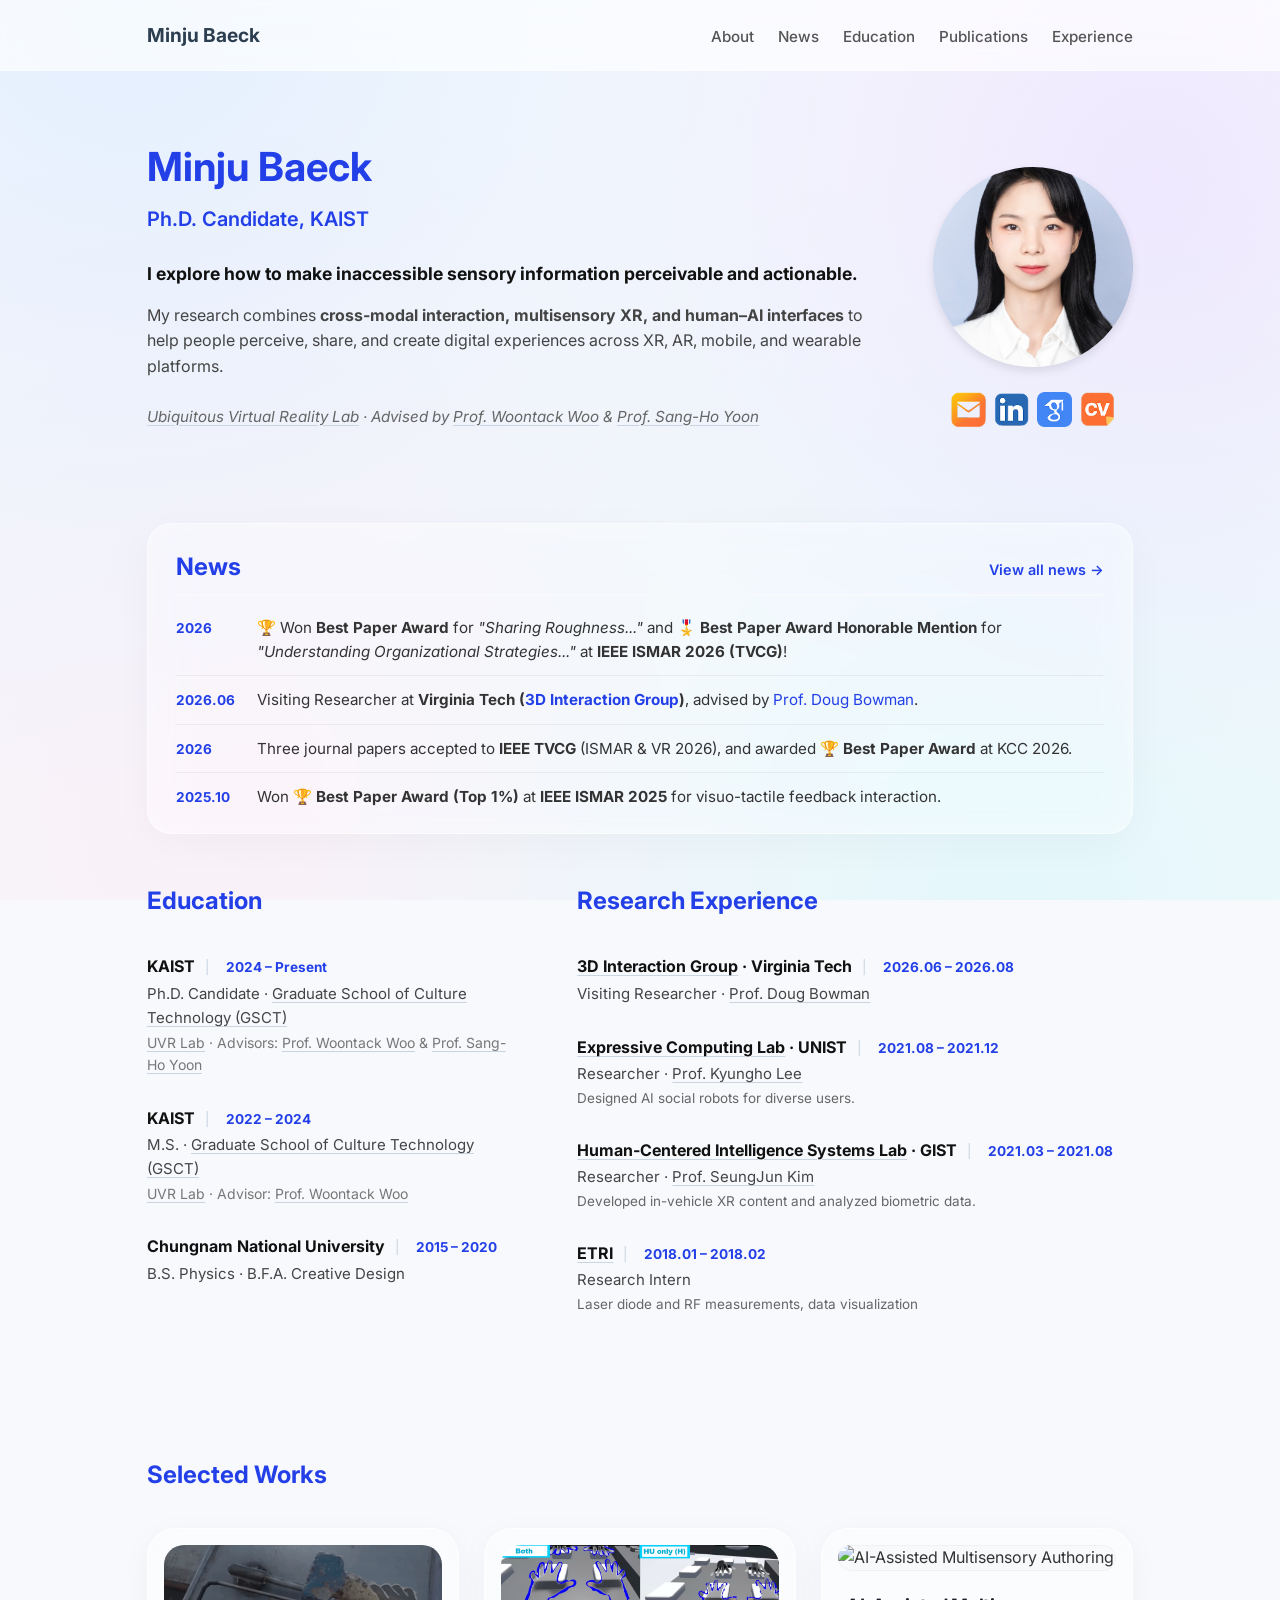
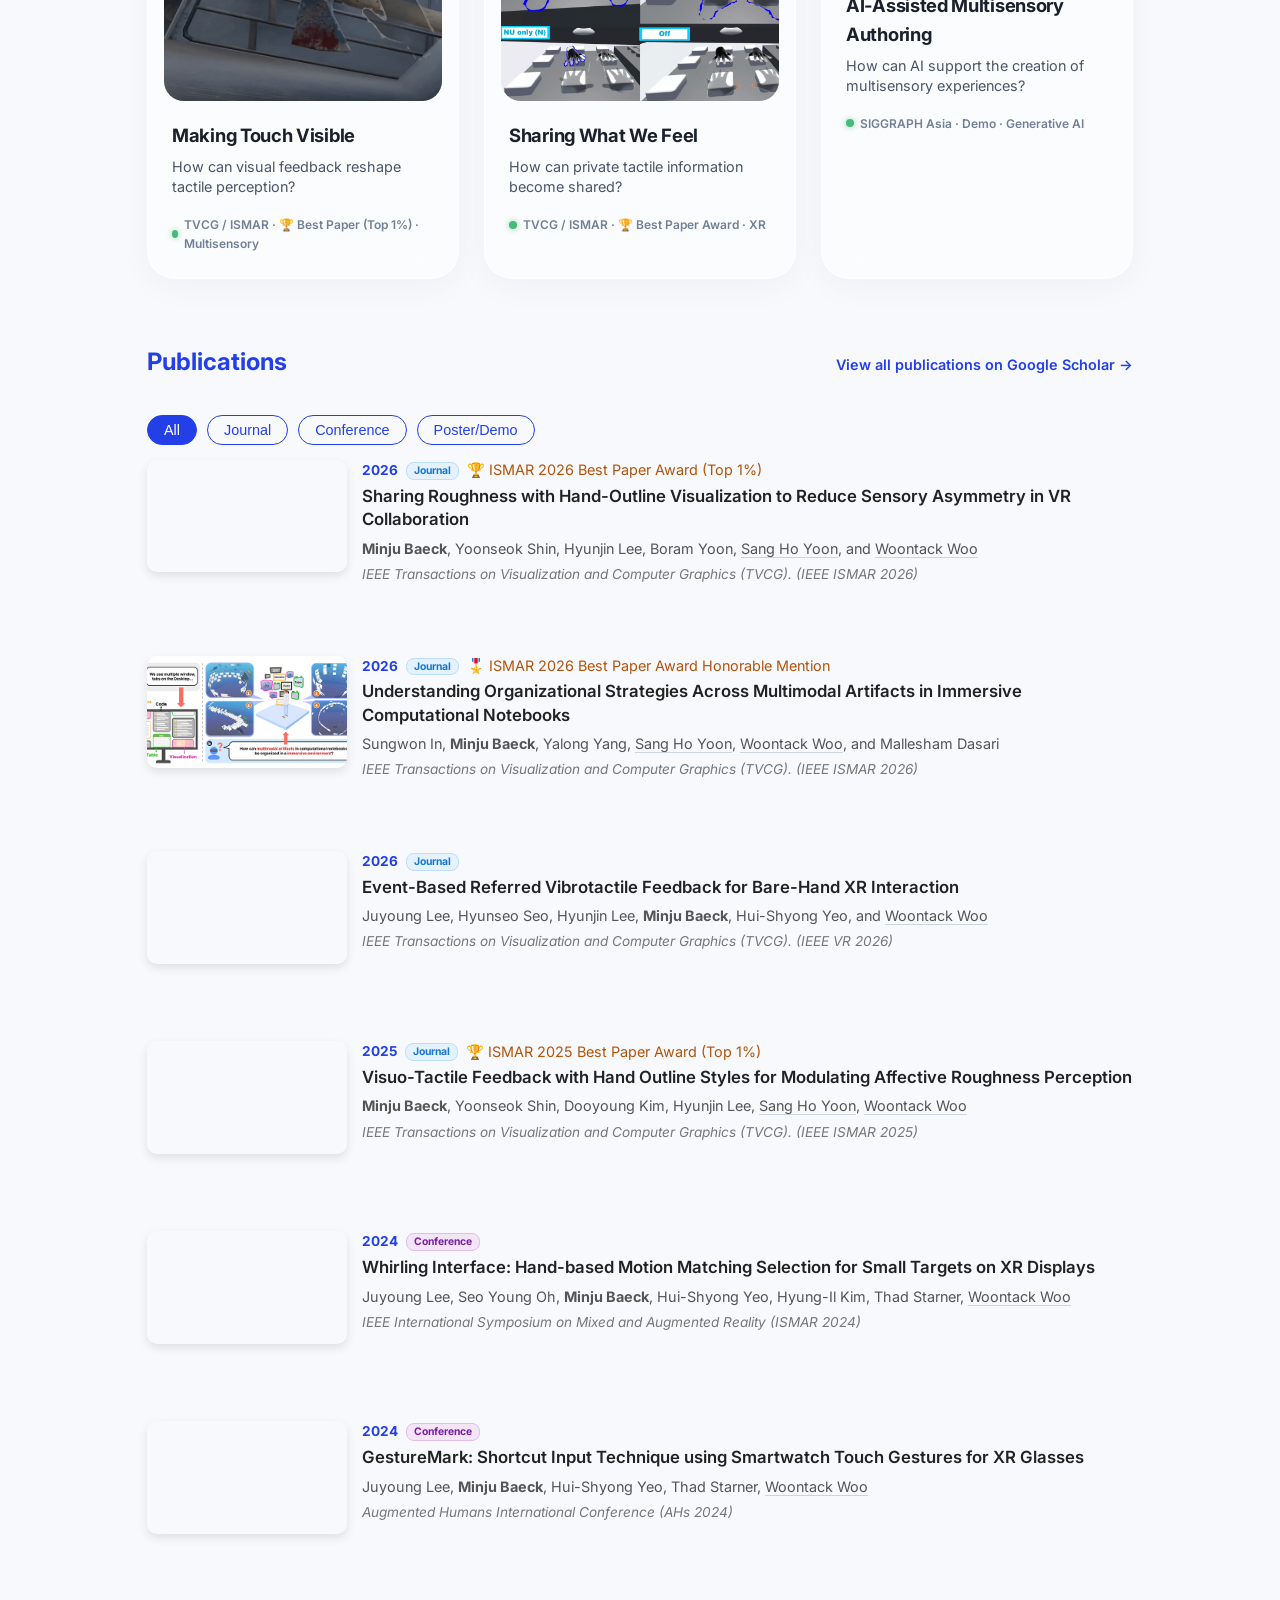
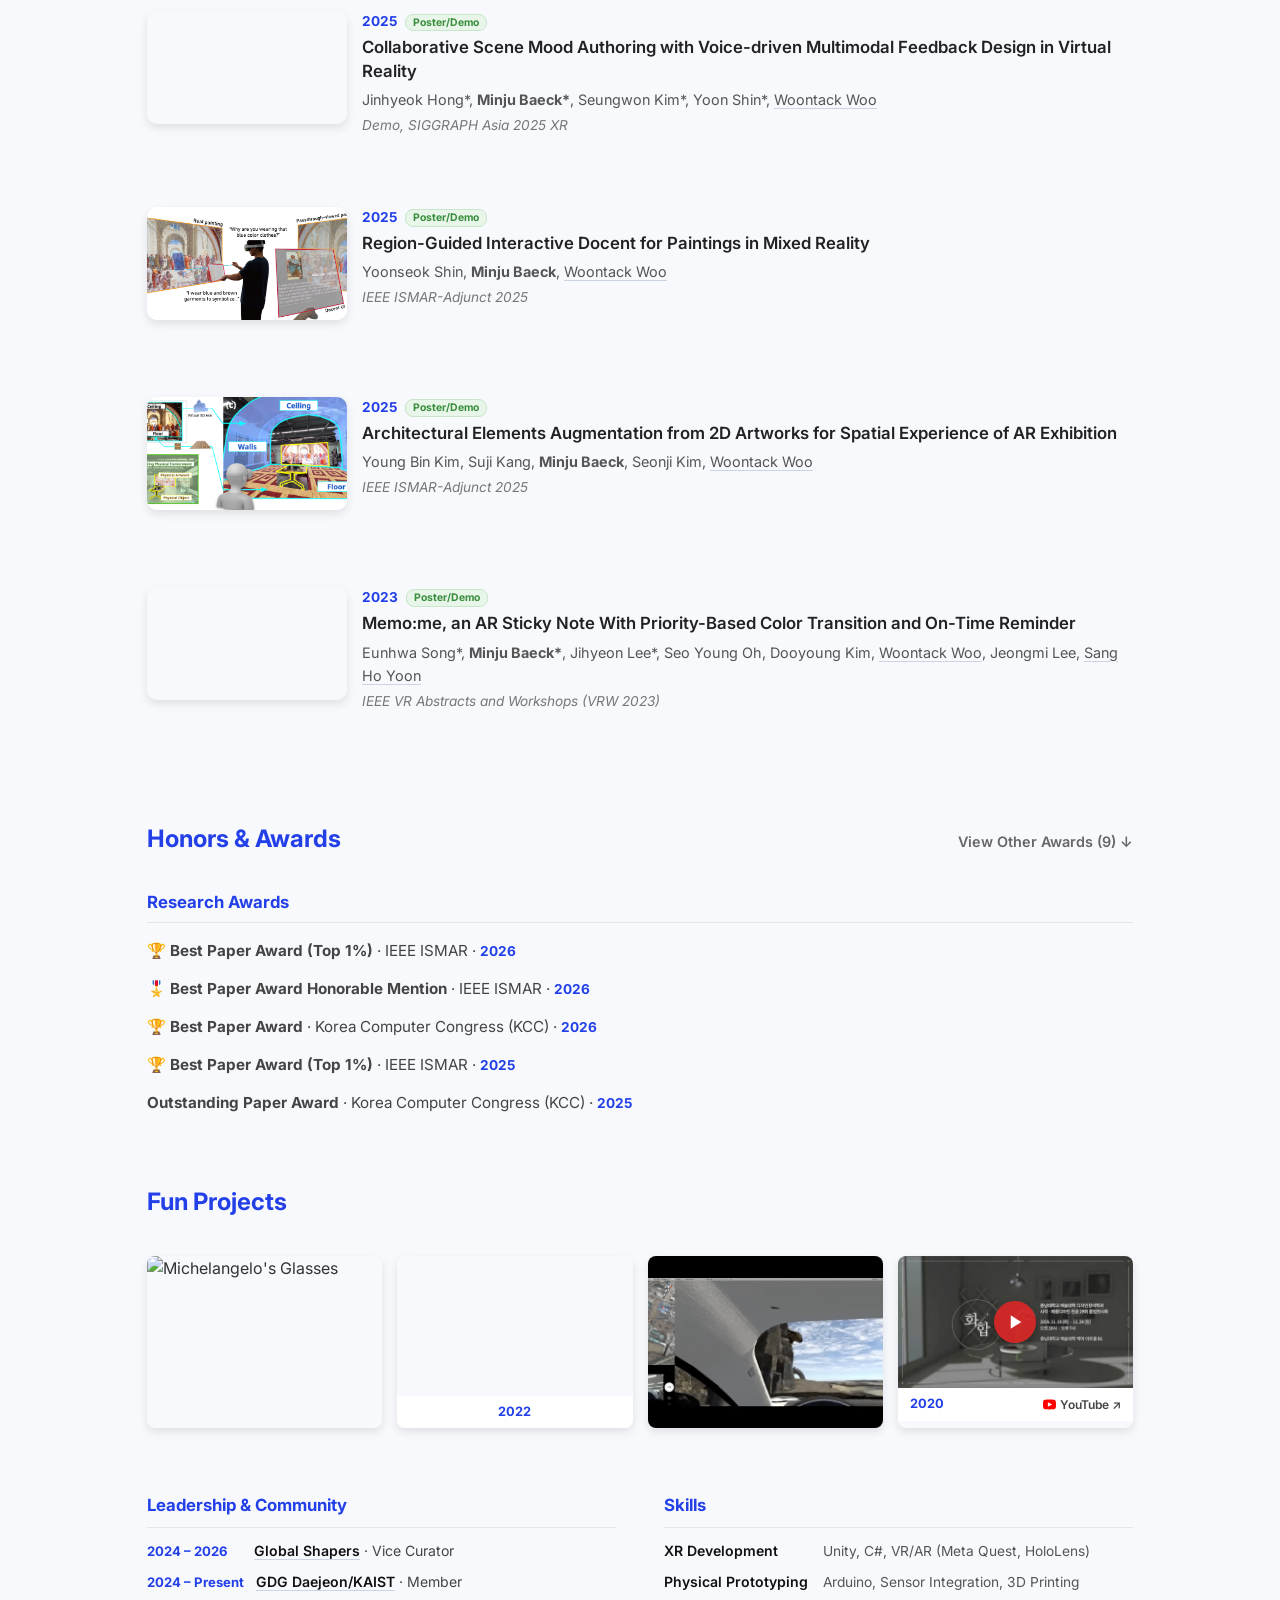
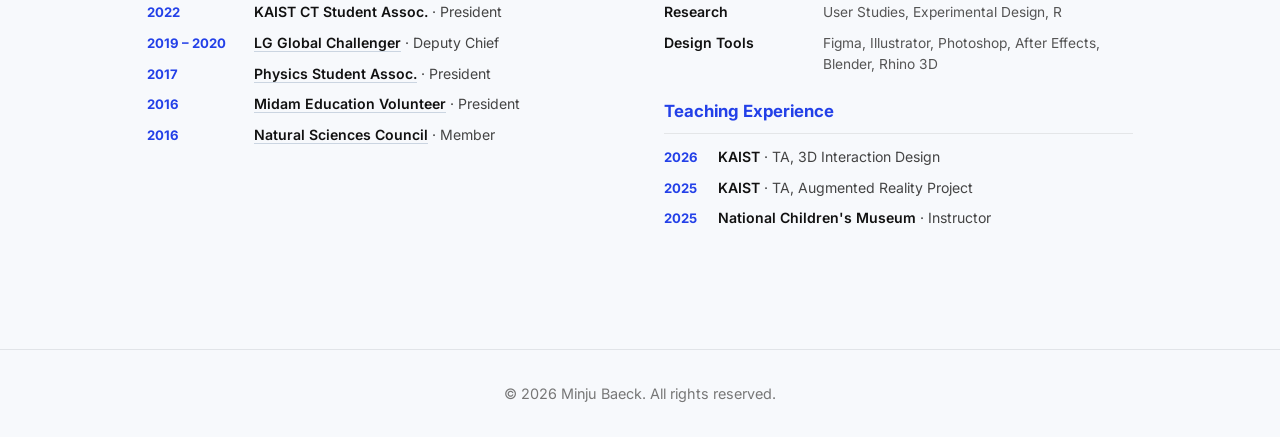
==== commit 7ec1473f: "Update HCIS Lab link to https://sites.google.com/view/gist-hcis-lab" ====
--- a/index.html
+++ b/index.html
@@ -121,7 +121,7 @@
                 </div>
 
                 <div class="stacked-item">
-                    <h3 class="stacked-org"><a href="https://sites.google.com/view/hcis-gist" target="_blank" rel="noopener noreferrer">Human-Centered Intelligence Systems Lab</a> &middot; GIST <span class="stacked-date-sep">|</span> <span class="stacked-date-inline">2021.03 &ndash; 2021.08</span></h3>
+                    <h3 class="stacked-org"><a href="https://sites.google.com/view/gist-hcis-lab" target="_blank" rel="noopener noreferrer">Human-Centered Intelligence Systems Lab</a> &middot; GIST <span class="stacked-date-sep">|</span> <span class="stacked-date-inline">2021.03 &ndash; 2021.08</span></h3>
                     <p class="stacked-role">Researcher &middot; <a href="https://scholar.google.com/citations?user=AjfRd6wAAAAJ" target="_blank" rel="noopener noreferrer">Prof. SeungJun Kim</a></p>
                     <p class="stacked-desc">Developed in-vehicle XR content and analyzed biometric data.</p>
                 </div>
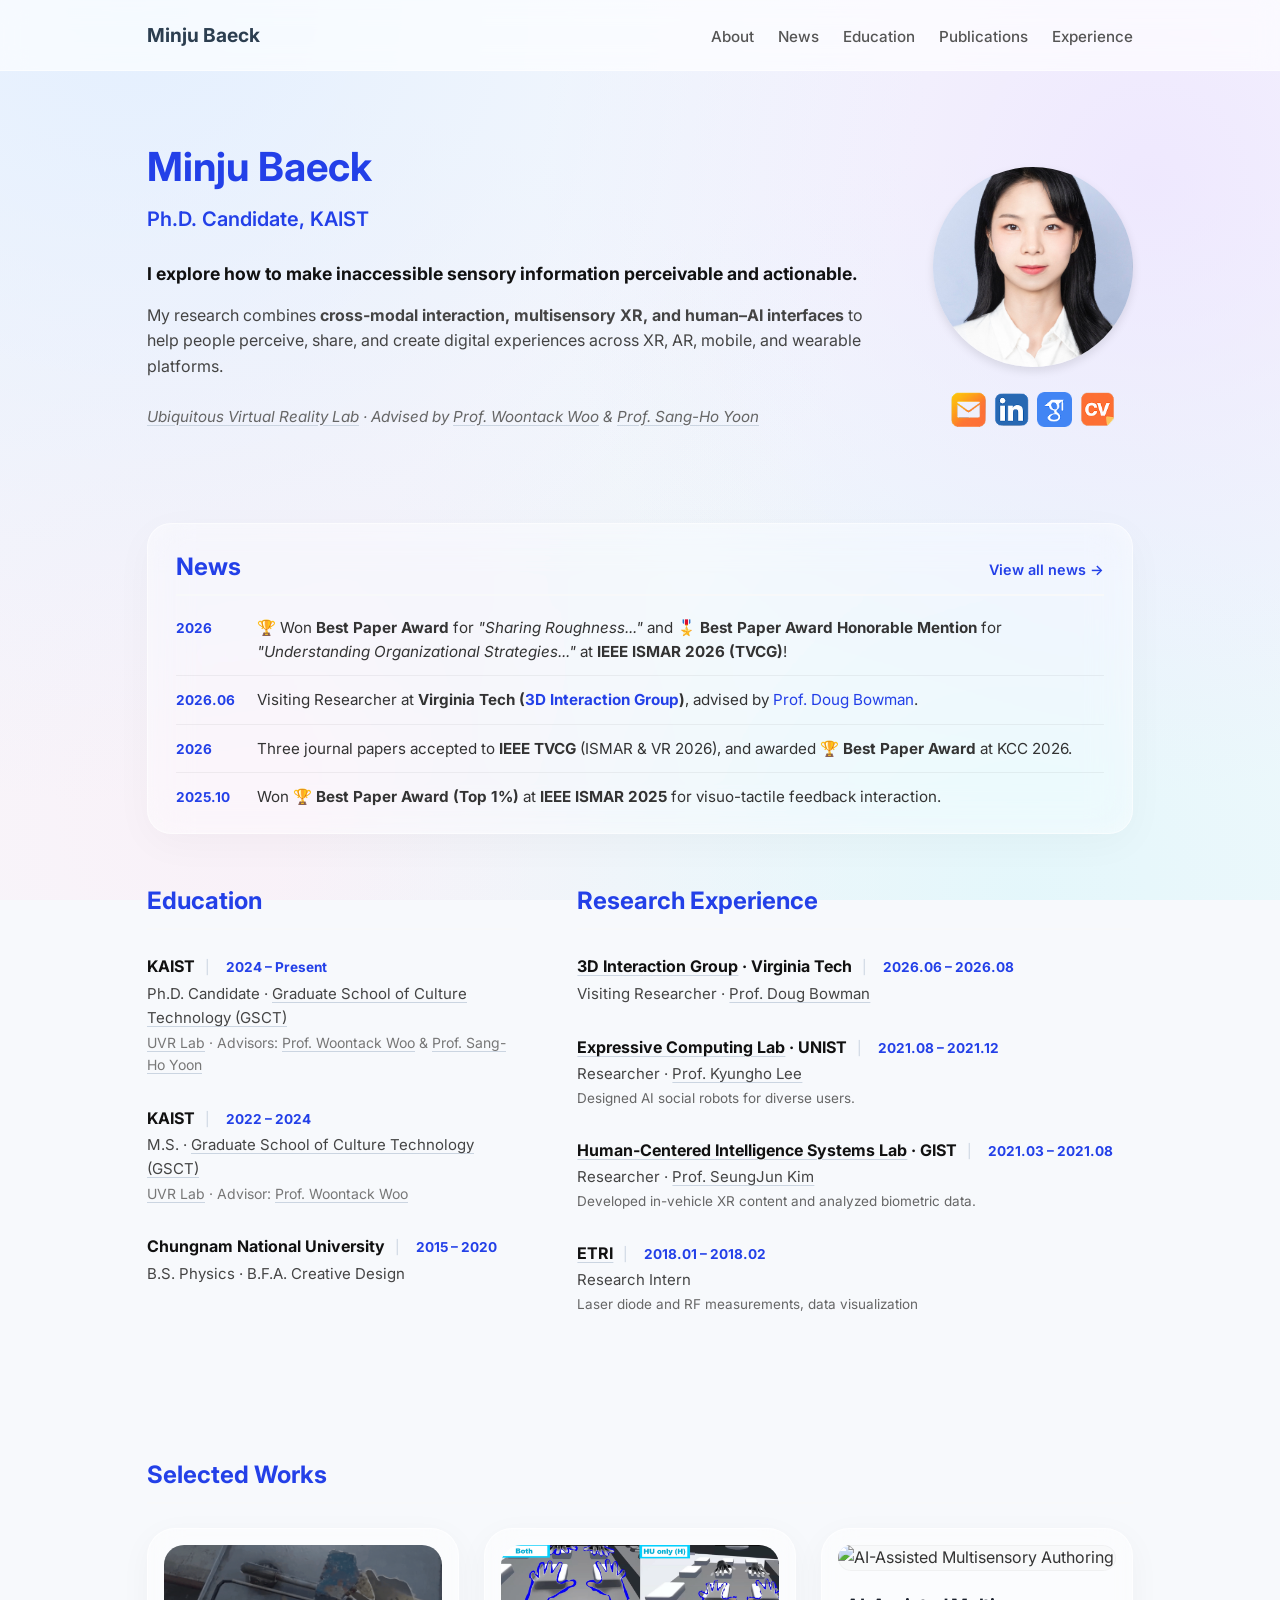
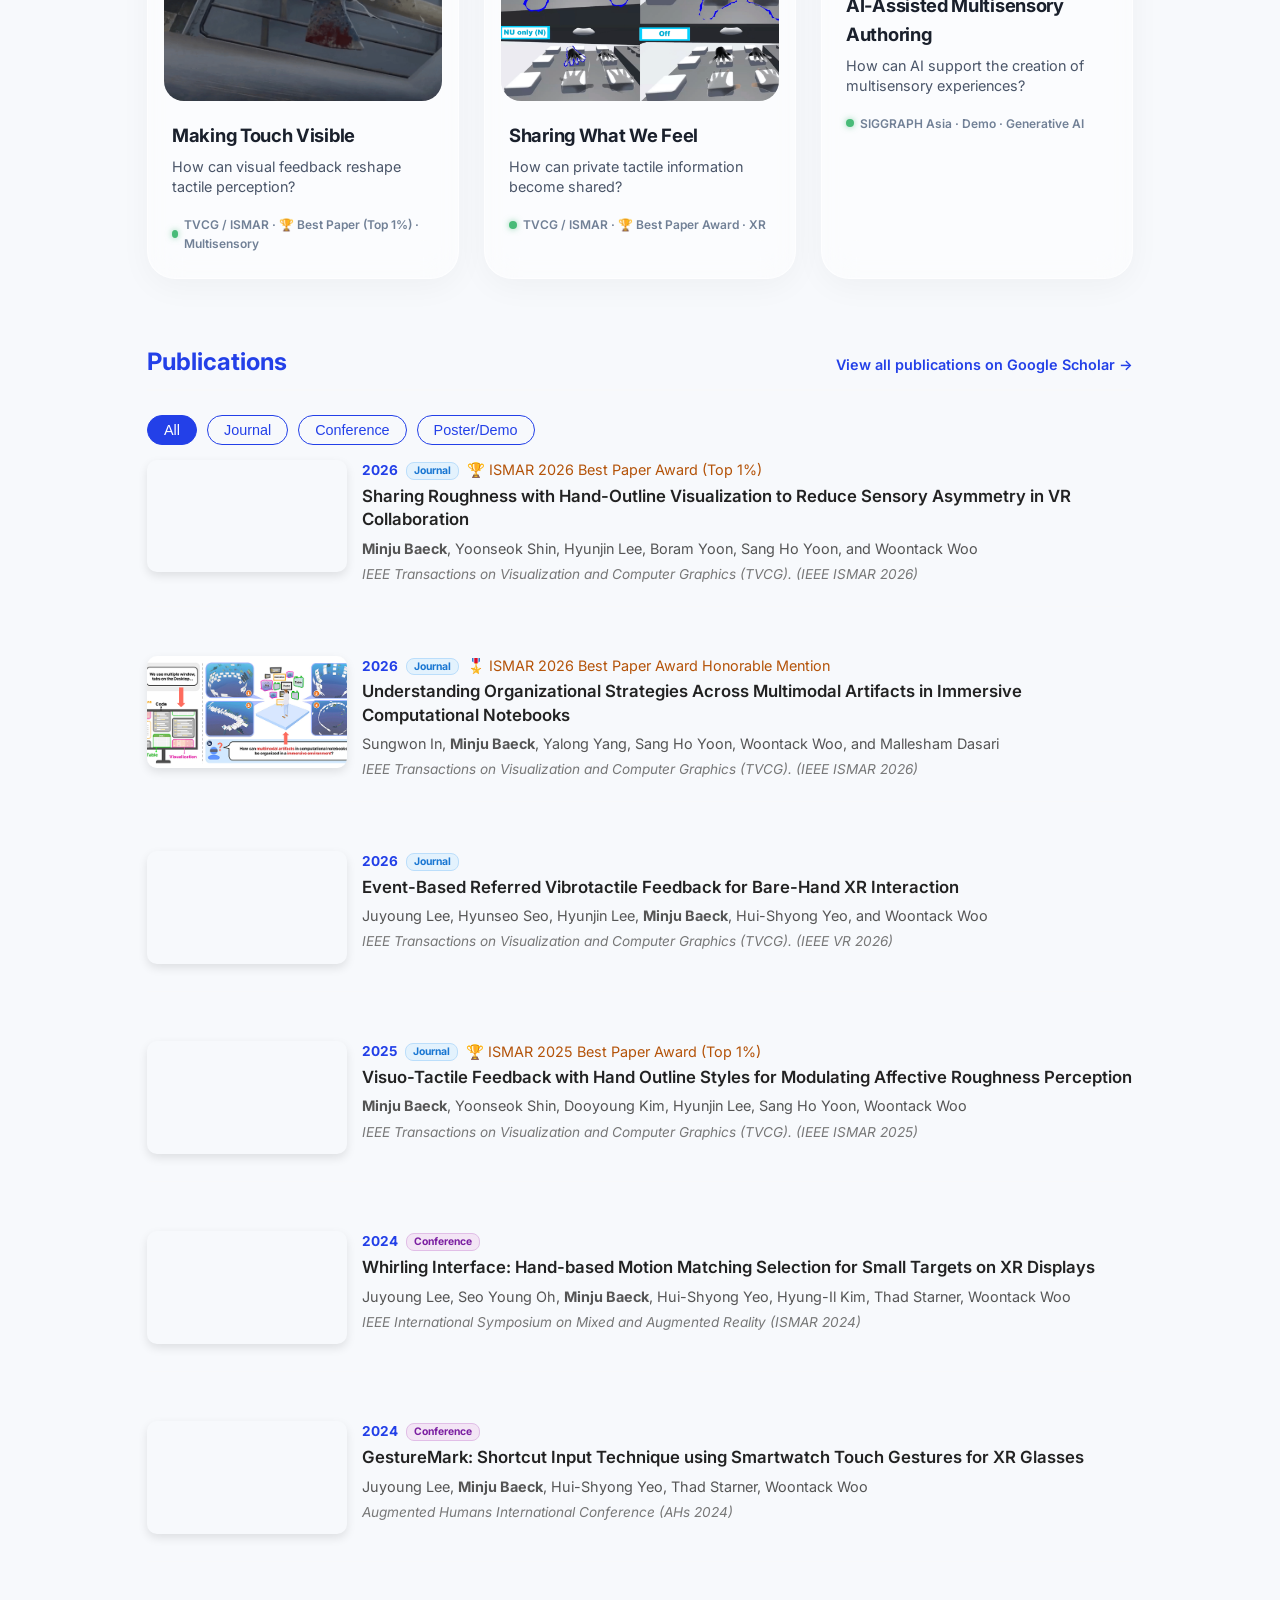
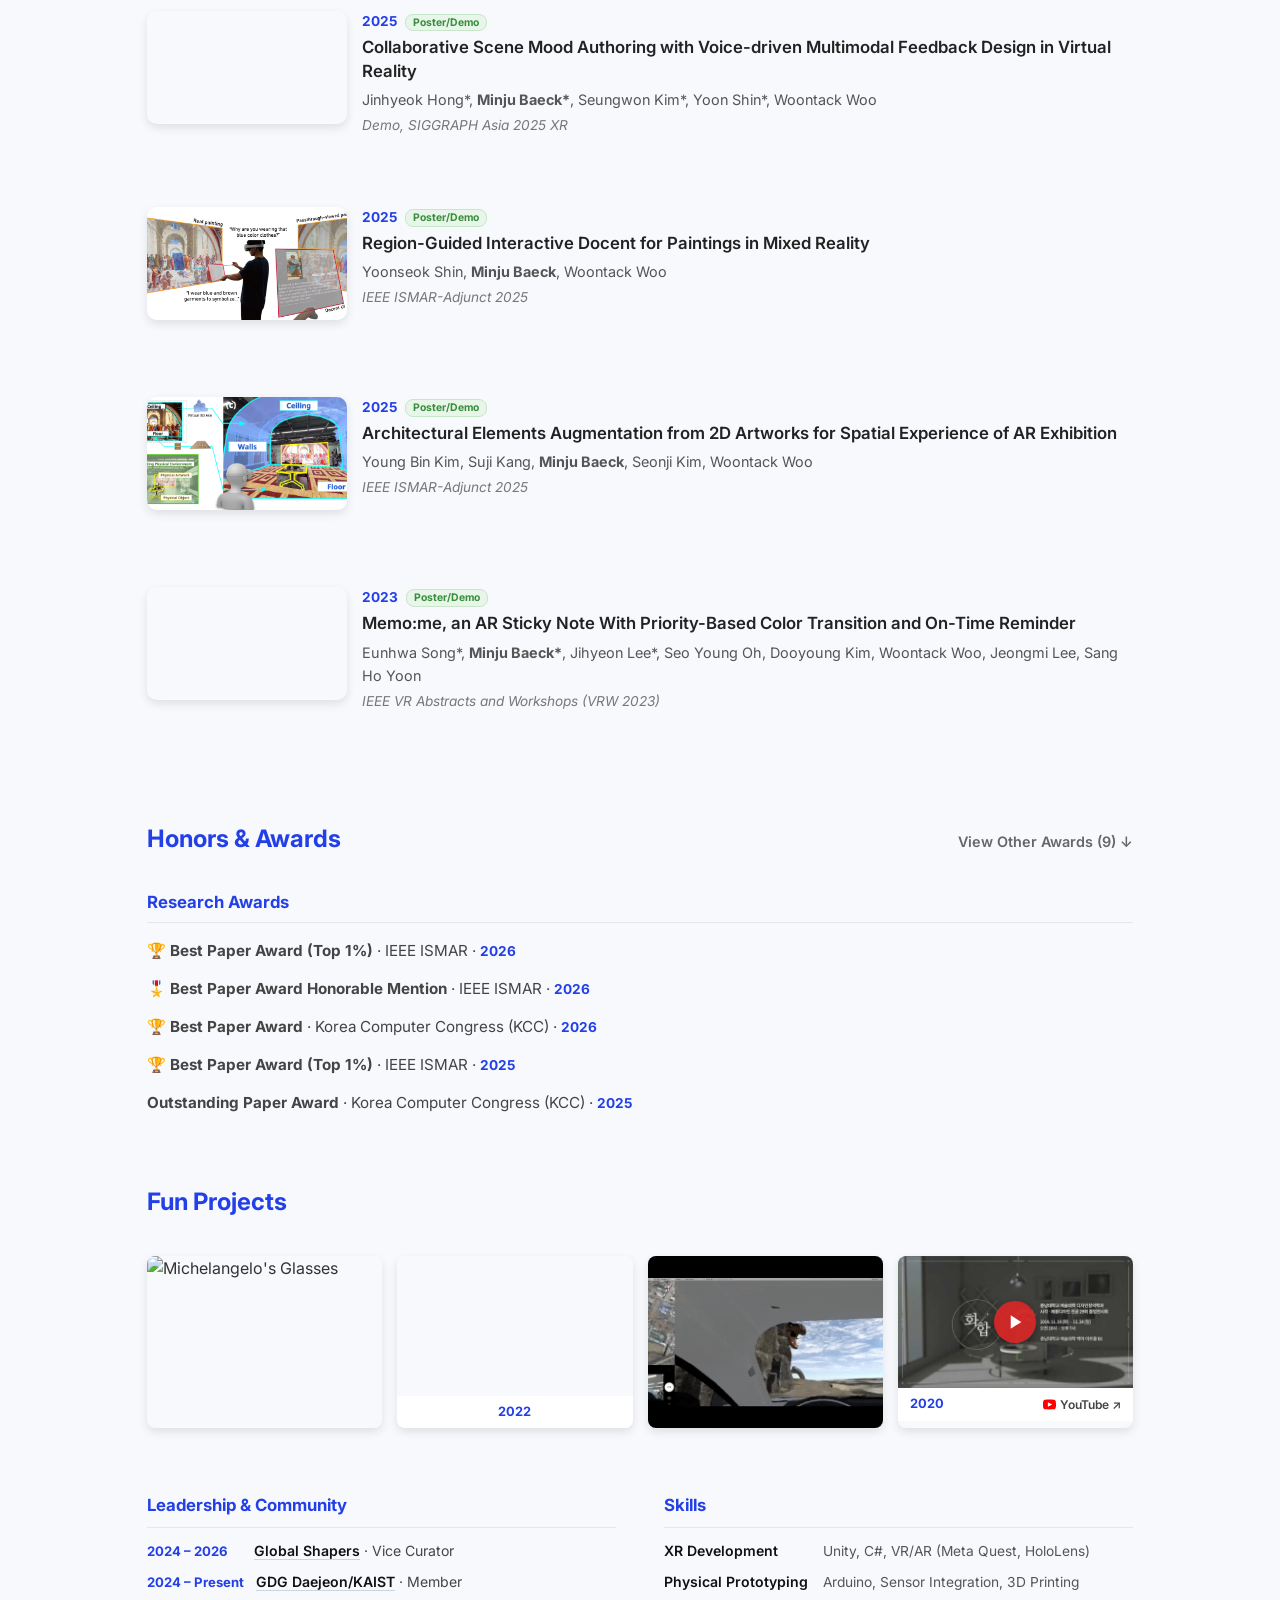
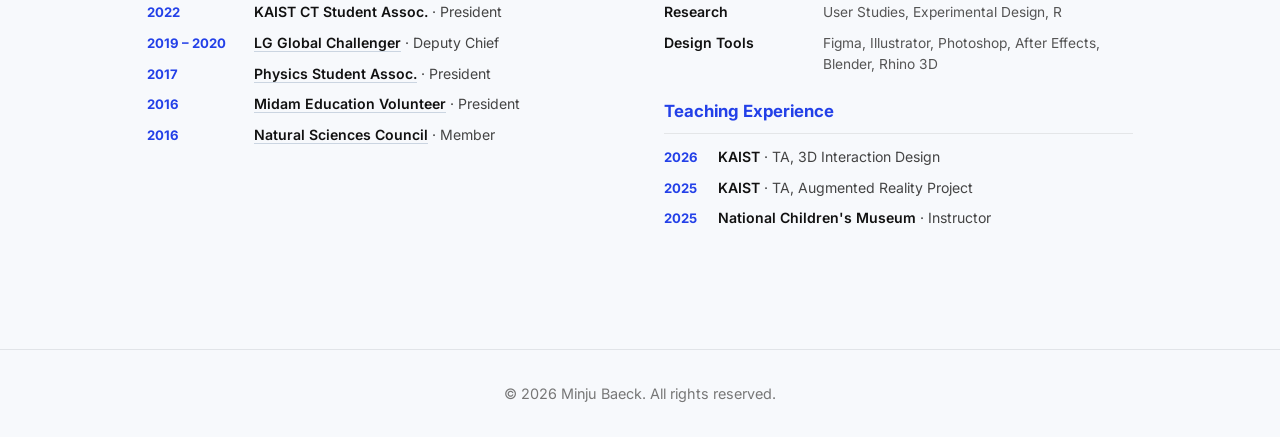
==== commit 12546718: "Remove author links for Sang Ho Yoon and Woontack Woo in Publications section" ====
--- a/index.html
+++ b/index.html
@@ -209,7 +209,7 @@
                     <div class="pub-content">
                         <div class="pub-year">2026 <span class="pub-badge badge-journal">Journal</span> <span class="pub-badge badge-award-best">🏆 ISMAR 2026 Best Paper Award (Top 1%)</span></div>
                         <p class="pub-title"><a href="https://arxiv.org/abs/2608.29040" target="_blank" class="pub-link">Sharing Roughness with Hand-Outline Visualization to Reduce Sensory Asymmetry in VR Collaboration</a></p>
-                        <p class="pub-authors"><strong>Minju Baeck</strong>, Yoonseok Shin, Hyunjin Lee, Boram Yoon, <a href="https://scholar.google.com/citations?user=ejaRQn8AAAAJ" target="_blank" rel="noopener noreferrer">Sang Ho Yoon</a>, and <a href="https://scholar.google.com/citations?user=s3Z4Q1oAAAAJ&hl=en" target="_blank" rel="noopener noreferrer">Woontack Woo</a></p>
+                        <p class="pub-authors"><strong>Minju Baeck</strong>, Yoonseok Shin, Hyunjin Lee, Boram Yoon, Sang Ho Yoon, and Woontack Woo</p>
                         <p class="pub-venue">IEEE Transactions on Visualization and Computer Graphics (TVCG). (IEEE ISMAR 2026)</p>
                     </div>
                 </div>
@@ -222,7 +222,7 @@
                     <div class="pub-content">
                         <div class="pub-year">2026 <span class="pub-badge badge-journal">Journal</span> <span class="pub-badge badge-award-honorable">🎖️ ISMAR 2026 Best Paper Award Honorable Mention</span></div>
                         <p class="pub-title"><a href="https://arxiv.org/abs/2608.03132" target="_blank" class="pub-link">Understanding Organizational Strategies Across Multimodal Artifacts in Immersive Computational Notebooks</a></p>
-                        <p class="pub-authors">Sungwon In, <strong>Minju Baeck</strong>, Yalong Yang, <a href="https://scholar.google.com/citations?user=ejaRQn8AAAAJ" target="_blank" rel="noopener noreferrer">Sang Ho Yoon</a>, <a href="https://scholar.google.com/citations?user=s3Z4Q1oAAAAJ&hl=en" target="_blank" rel="noopener noreferrer">Woontack Woo</a>, and Mallesham Dasari</p>
+                        <p class="pub-authors">Sungwon In, <strong>Minju Baeck</strong>, Yalong Yang, Sang Ho Yoon, Woontack Woo, and Mallesham Dasari</p>
                         <p class="pub-venue">IEEE Transactions on Visualization and Computer Graphics (TVCG). (IEEE ISMAR 2026)</p>
                     </div>
                 </div>
@@ -235,7 +235,7 @@
                     <div class="pub-content">
                         <div class="pub-year">2026 <span class="pub-badge badge-journal">Journal</span></div>
                         <p class="pub-title"><a href="https://doi.org/10.1109/TVCG.2026.3680704" target="_blank" class="pub-link">Event-Based Referred Vibrotactile Feedback for Bare-Hand XR Interaction</a></p>
-                        <p class="pub-authors">Juyoung Lee, Hyunseo Seo, Hyunjin Lee, <strong>Minju Baeck</strong>, Hui-Shyong Yeo, and <a href="https://scholar.google.com/citations?user=s3Z4Q1oAAAAJ&hl=en" target="_blank" rel="noopener noreferrer">Woontack Woo</a></p>
+                        <p class="pub-authors">Juyoung Lee, Hyunseo Seo, Hyunjin Lee, <strong>Minju Baeck</strong>, Hui-Shyong Yeo, and Woontack Woo</p>
                         <p class="pub-venue">IEEE Transactions on Visualization and Computer Graphics (TVCG). (IEEE VR 2026)</p>
                     </div>
                 </div>
@@ -248,7 +248,7 @@
                     <div class="pub-content">
                         <div class="pub-year">2025 <span class="pub-badge badge-journal">Journal</span> <span class="pub-badge badge-award-best">🏆 ISMAR 2025 Best Paper Award (Top 1%)</span></div>
                         <p class="pub-title"><a href="https://doi.org/10.1109/TVCG.2025.3616805" target="_blank" class="pub-link">Visuo-Tactile Feedback with Hand Outline Styles for Modulating Affective Roughness Perception</a></p>
-                        <p class="pub-authors"><strong>Minju Baeck</strong>, Yoonseok Shin, Dooyoung Kim, Hyunjin Lee, <a href="https://scholar.google.com/citations?user=ejaRQn8AAAAJ" target="_blank" rel="noopener noreferrer">Sang Ho Yoon</a>, <a href="https://scholar.google.com/citations?user=s3Z4Q1oAAAAJ&hl=en" target="_blank" rel="noopener noreferrer">Woontack Woo</a></p>
+                        <p class="pub-authors"><strong>Minju Baeck</strong>, Yoonseok Shin, Dooyoung Kim, Hyunjin Lee, Sang Ho Yoon, Woontack Woo</p>
                         <p class="pub-venue">IEEE Transactions on Visualization and Computer Graphics (TVCG). (IEEE ISMAR 2025)</p>
                     </div>
                 </div>
@@ -261,7 +261,7 @@
                     <div class="pub-content">
                         <div class="pub-year">2024 <span class="pub-badge badge-conference">Conference</span></div>
                         <p class="pub-title"><a href="https://doi.org/10.1109/ISMAR62088.2024.00046" target="_blank" class="pub-link">Whirling Interface: Hand-based Motion Matching Selection for Small Targets on XR Displays</a></p>
-                        <p class="pub-authors">Juyoung Lee, Seo Young Oh, <strong>Minju Baeck</strong>, Hui-Shyong Yeo, Hyung-Il Kim, Thad Starner, <a href="https://scholar.google.com/citations?user=s3Z4Q1oAAAAJ&hl=en" target="_blank" rel="noopener noreferrer">Woontack Woo</a></p>
+                        <p class="pub-authors">Juyoung Lee, Seo Young Oh, <strong>Minju Baeck</strong>, Hui-Shyong Yeo, Hyung-Il Kim, Thad Starner, Woontack Woo</p>
                         <p class="pub-venue">IEEE International Symposium on Mixed and Augmented Reality (ISMAR 2024)</p>
                     </div>
                 </div>
@@ -274,7 +274,7 @@
                     <div class="pub-content">
                         <div class="pub-year">2024 <span class="pub-badge badge-conference">Conference</span></div>
                         <p class="pub-title"><a href="https://doi.org/10.1145/3652920.3652941" target="_blank" class="pub-link">GestureMark: Shortcut Input Technique using Smartwatch Touch Gestures for XR Glasses</a></p>
-                        <p class="pub-authors">Juyoung Lee, <strong>Minju Baeck</strong>, Hui-Shyong Yeo, Thad Starner, <a href="https://scholar.google.com/citations?user=s3Z4Q1oAAAAJ&hl=en" target="_blank" rel="noopener noreferrer">Woontack Woo</a></p>
+                        <p class="pub-authors">Juyoung Lee, <strong>Minju Baeck</strong>, Hui-Shyong Yeo, Thad Starner, Woontack Woo</p>
                         <p class="pub-venue">Augmented Humans International Conference (AHs 2024)</p>
                     </div>
                 </div>
@@ -287,7 +287,7 @@
                     <div class="pub-content">
                         <div class="pub-year">2025 <span class="pub-badge badge-poster">Poster/Demo</span></div>
                         <p class="pub-title"><a href="https://doi.org/10.1145/3761667.3761960" target="_blank" class="pub-link">Collaborative Scene Mood Authoring with Voice-driven Multimodal Feedback Design in Virtual Reality</a></p>
-                        <p class="pub-authors">Jinhyeok Hong*, <strong>Minju Baeck*</strong>, Seungwon Kim*, Yoon Shin*, <a href="https://scholar.google.com/citations?user=s3Z4Q1oAAAAJ&hl=en" target="_blank" rel="noopener noreferrer">Woontack Woo</a></p>
+                        <p class="pub-authors">Jinhyeok Hong*, <strong>Minju Baeck*</strong>, Seungwon Kim*, Yoon Shin*, Woontack Woo</p>
                         <p class="pub-venue">Demo, SIGGRAPH Asia 2025 XR</p>
                     </div>
                 </div>
@@ -300,7 +300,7 @@
                     <div class="pub-content">
                         <div class="pub-year">2025 <span class="pub-badge badge-poster">Poster/Demo</span></div>
                         <p class="pub-title"><a href="https://doi.org/10.1109/ISMAR-Adjunct68609.2025.00223" target="_blank" class="pub-link">Region-Guided Interactive Docent for Paintings in Mixed Reality</a></p>
-                        <p class="pub-authors">Yoonseok Shin, <strong>Minju Baeck</strong>, <a href="https://scholar.google.com/citations?user=s3Z4Q1oAAAAJ&hl=en" target="_blank" rel="noopener noreferrer">Woontack Woo</a></p>
+                        <p class="pub-authors">Yoonseok Shin, <strong>Minju Baeck</strong>, Woontack Woo</p>
                         <p class="pub-venue">IEEE ISMAR-Adjunct 2025</p>
                     </div>
                 </div>
@@ -313,7 +313,7 @@
                     <div class="pub-content">
                         <div class="pub-year">2025 <span class="pub-badge badge-poster">Poster/Demo</span></div>
                         <p class="pub-title"><a href="https://doi.org/10.1109/ISMAR-Adjunct68609.2025.00227" target="_blank" class="pub-link">Architectural Elements Augmentation from 2D Artworks for Spatial Experience of AR Exhibition</a></p>
-                        <p class="pub-authors">Young Bin Kim, Suji Kang, <strong>Minju Baeck</strong>, Seonji Kim, <a href="https://scholar.google.com/citations?user=s3Z4Q1oAAAAJ&hl=en" target="_blank" rel="noopener noreferrer">Woontack Woo</a></p>
+                        <p class="pub-authors">Young Bin Kim, Suji Kang, <strong>Minju Baeck</strong>, Seonji Kim, Woontack Woo</p>
                         <p class="pub-venue">IEEE ISMAR-Adjunct 2025</p>
                     </div>
                 </div>
@@ -326,7 +326,7 @@
                     <div class="pub-content">
                         <div class="pub-year">2023 <span class="pub-badge badge-poster">Poster/Demo</span></div>
                         <p class="pub-title"><a href="https://doi.org/10.1109/VRW58643.2023.00126" target="_blank" class="pub-link">Memo:me, an AR Sticky Note With Priority-Based Color Transition and On-Time Reminder</a></p>
-                        <p class="pub-authors">Eunhwa Song*, <strong>Minju Baeck*</strong>, Jihyeon Lee*, Seo Young Oh, Dooyoung Kim, <a href="https://scholar.google.com/citations?user=s3Z4Q1oAAAAJ&hl=en" target="_blank" rel="noopener noreferrer">Woontack Woo</a>, Jeongmi Lee, <a href="https://scholar.google.com/citations?user=ejaRQn8AAAAJ" target="_blank" rel="noopener noreferrer">Sang Ho Yoon</a></p>
+                        <p class="pub-authors">Eunhwa Song*, <strong>Minju Baeck*</strong>, Jihyeon Lee*, Seo Young Oh, Dooyoung Kim, Woontack Woo, Jeongmi Lee, Sang Ho Yoon</p>
                         <p class="pub-venue">IEEE VR Abstracts and Workshops (VRW 2023)</p>
                     </div>
                 </div>
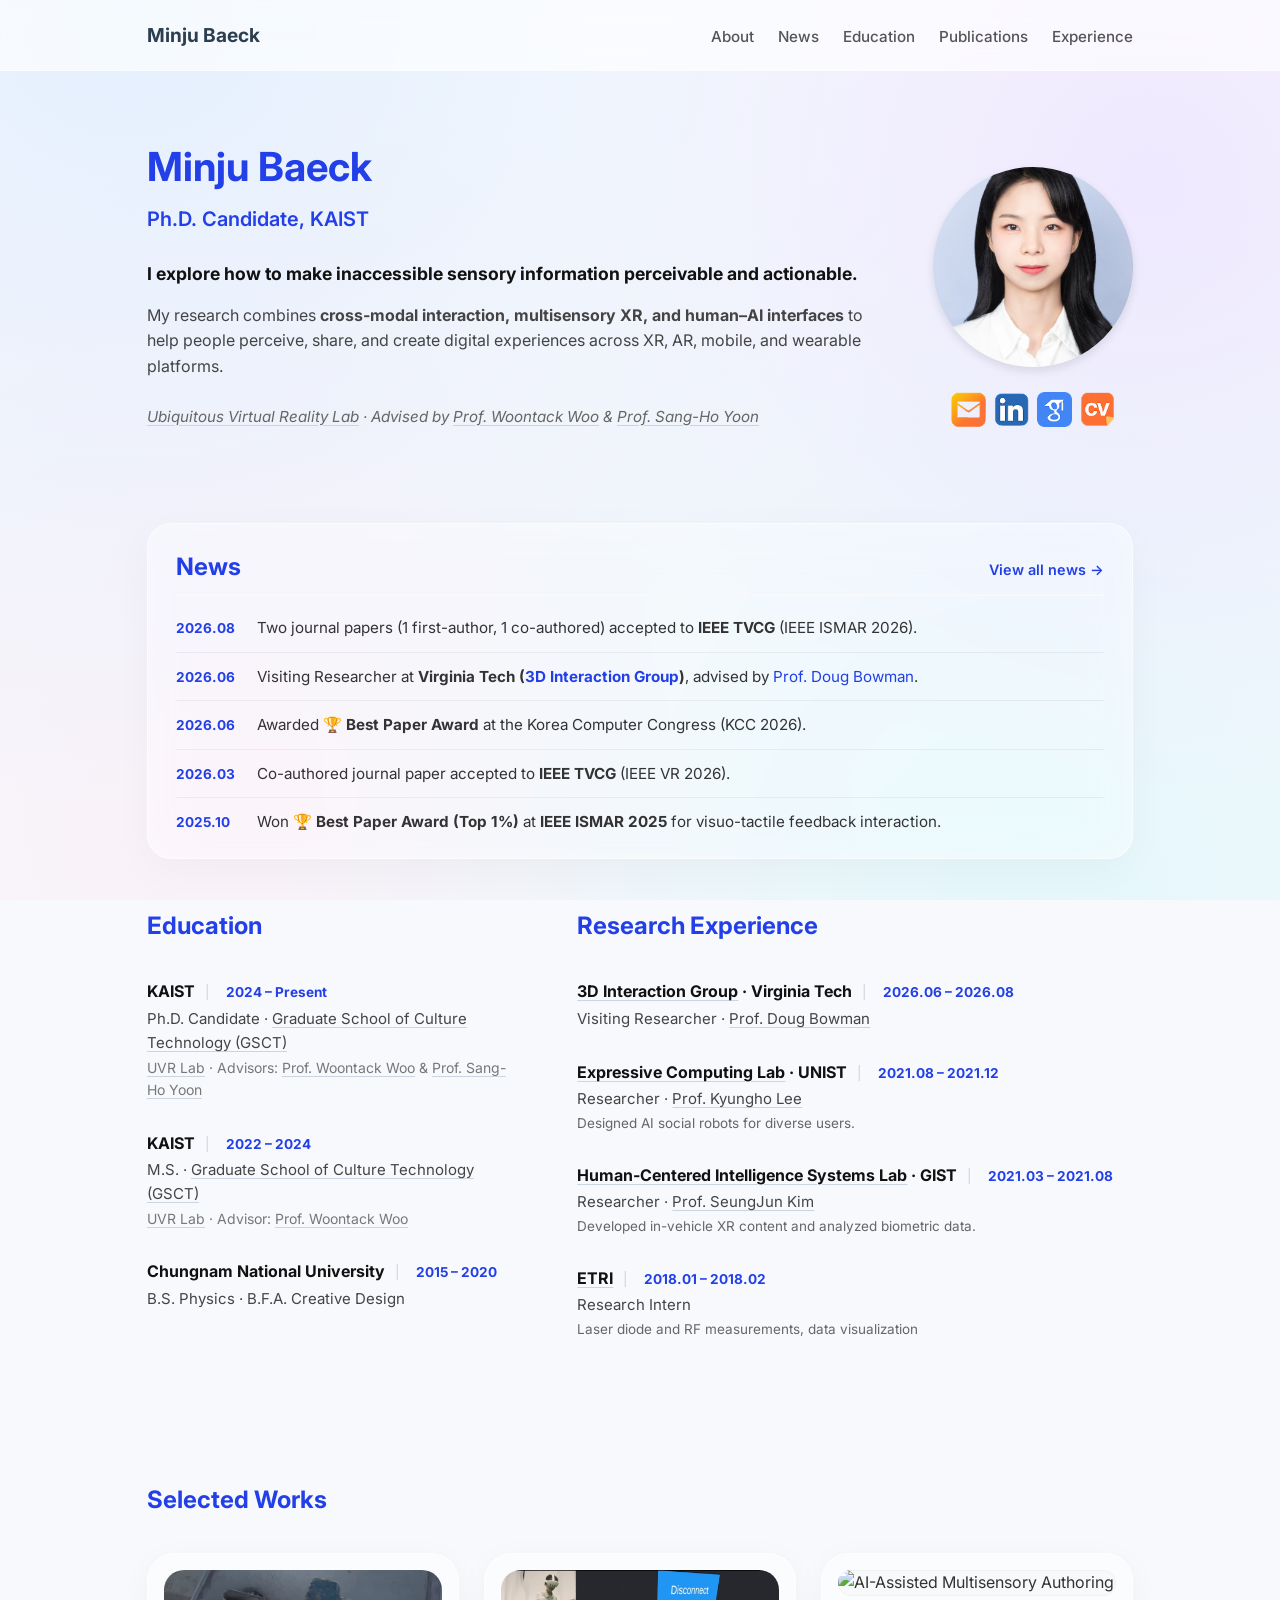
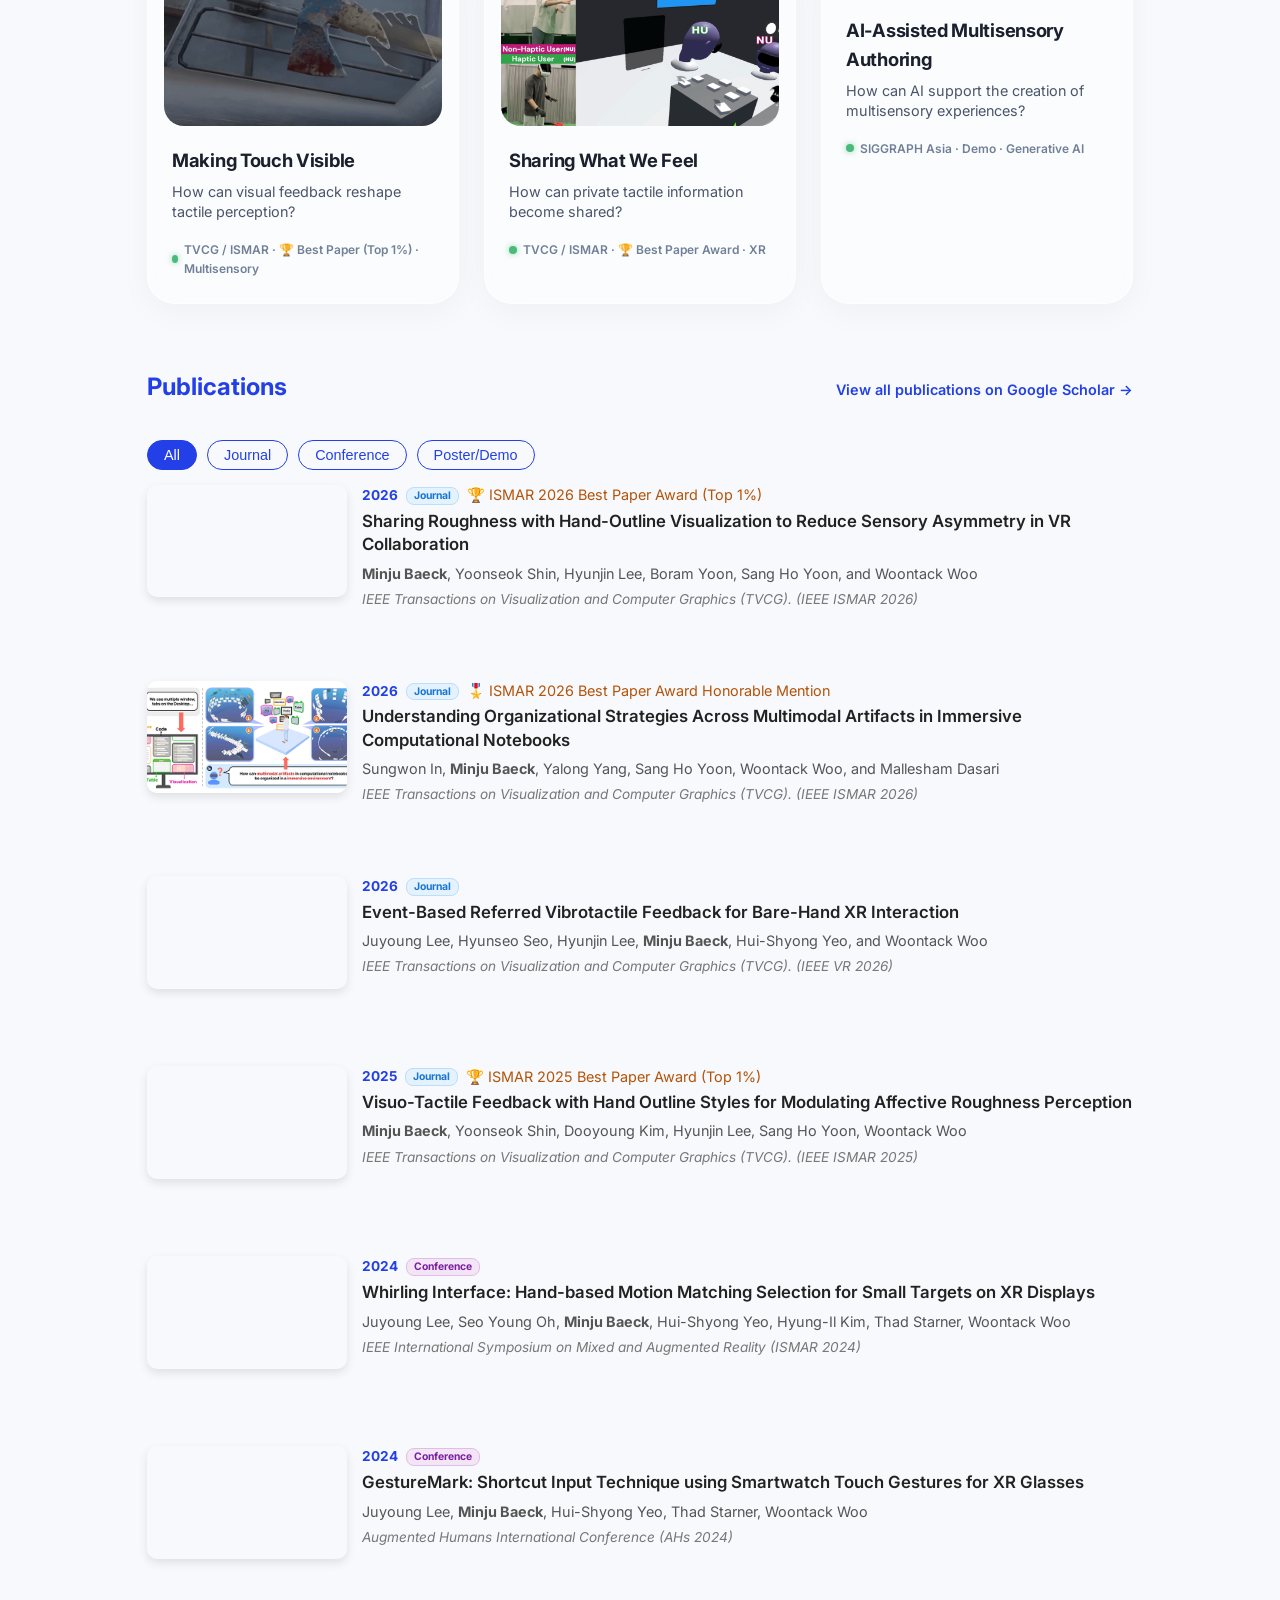
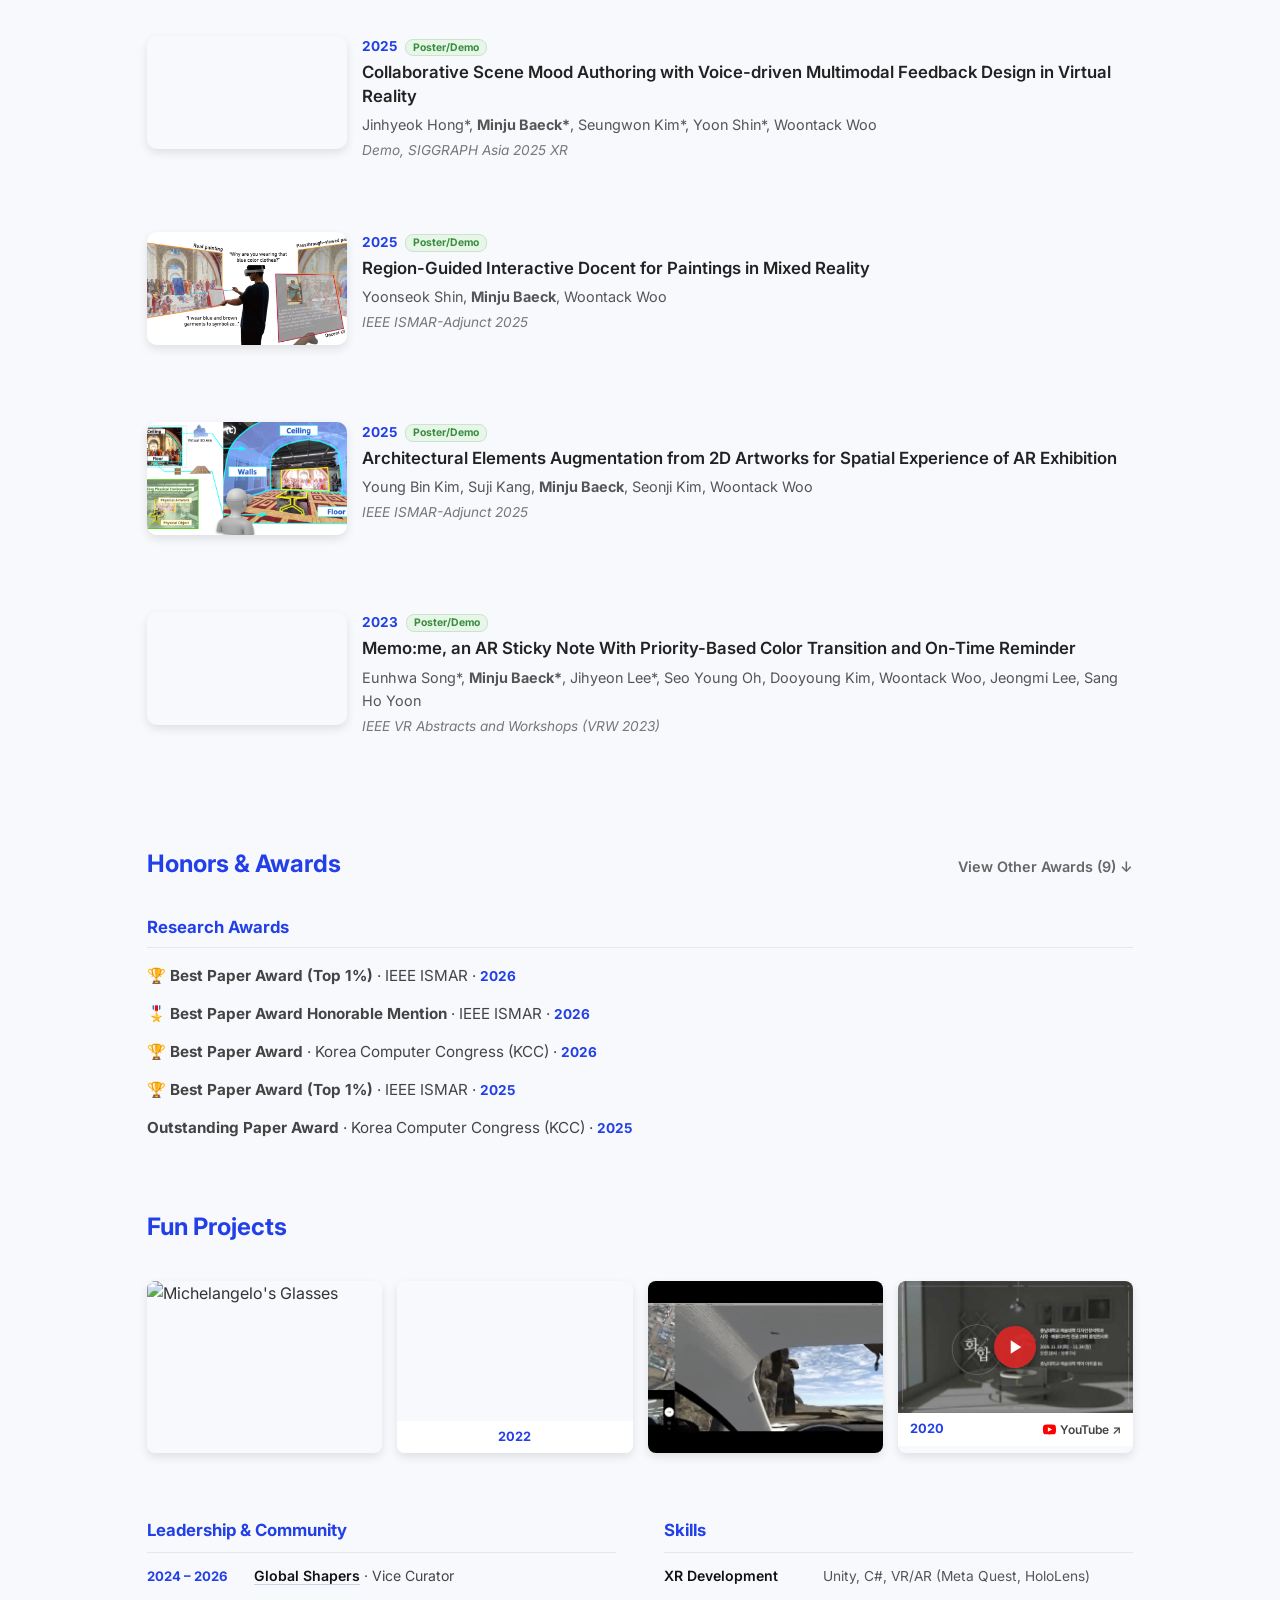
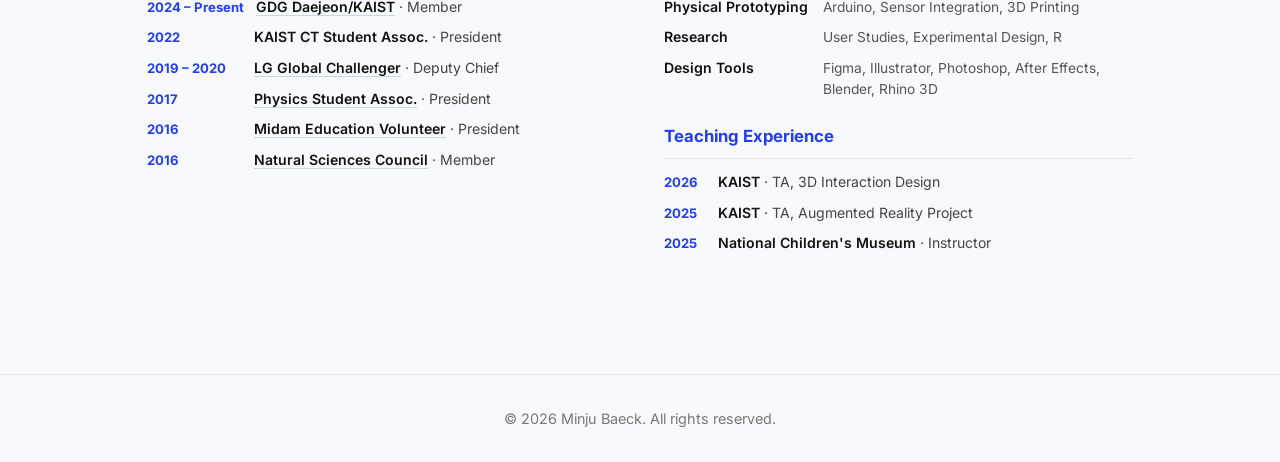
==== commit e971ce62: "Update News items: separate 2026.08 and 2026.03 TVCG paper acceptances and remove ISMAR 2026 award n" ====
--- a/index.html
+++ b/index.html
@@ -64,16 +64,20 @@
             </div>
             <div class="news-summary-list">
                 <div class="news-summary-item">
-                    <span class="news-summary-date">2026</span>
-                    <span class="news-summary-text">🏆 Won <strong>Best Paper Award</strong> for <em>"Sharing Roughness..."</em> and 🎖️ <strong>Best Paper Award Honorable Mention</strong> for <em>"Understanding Organizational Strategies..."</em> at <strong>IEEE ISMAR 2026 (TVCG)</strong>!</span>
+                    <span class="news-summary-date">2026.08</span>
+                    <span class="news-summary-text">Two journal papers (1 first-author, 1 co-authored) accepted to <strong>IEEE TVCG</strong> (IEEE ISMAR 2026).</span>
                 </div>
                 <div class="news-summary-item">
                     <span class="news-summary-date">2026.06</span>
                     <span class="news-summary-text">Visiting Researcher at <strong>Virginia Tech (<a href="https://wordpress.cs.vt.edu/3digroup/" target="_blank" rel="noopener noreferrer">3D Interaction Group</a>)</strong>, advised by <a href="https://scholar.google.com/citations?user=KXCqonwAAAAJ" target="_blank" rel="noopener noreferrer">Prof. Doug Bowman</a>.</span>
                 </div>
                 <div class="news-summary-item">
-                    <span class="news-summary-date">2026</span>
-                    <span class="news-summary-text">Three journal papers accepted to <strong>IEEE TVCG</strong> (ISMAR &amp; VR 2026), and awarded 🏆 <strong>Best Paper Award</strong> at KCC 2026.</span>
+                    <span class="news-summary-date">2026.06</span>
+                    <span class="news-summary-text">Awarded 🏆 <strong>Best Paper Award</strong> at the Korea Computer Congress (KCC 2026).</span>
+                </div>
+                <div class="news-summary-item">
+                    <span class="news-summary-date">2026.03</span>
+                    <span class="news-summary-text">Co-authored journal paper accepted to <strong>IEEE TVCG</strong> (IEEE VR 2026).</span>
                 </div>
                 <div class="news-summary-item">
                     <span class="news-summary-date">2025.10</span>
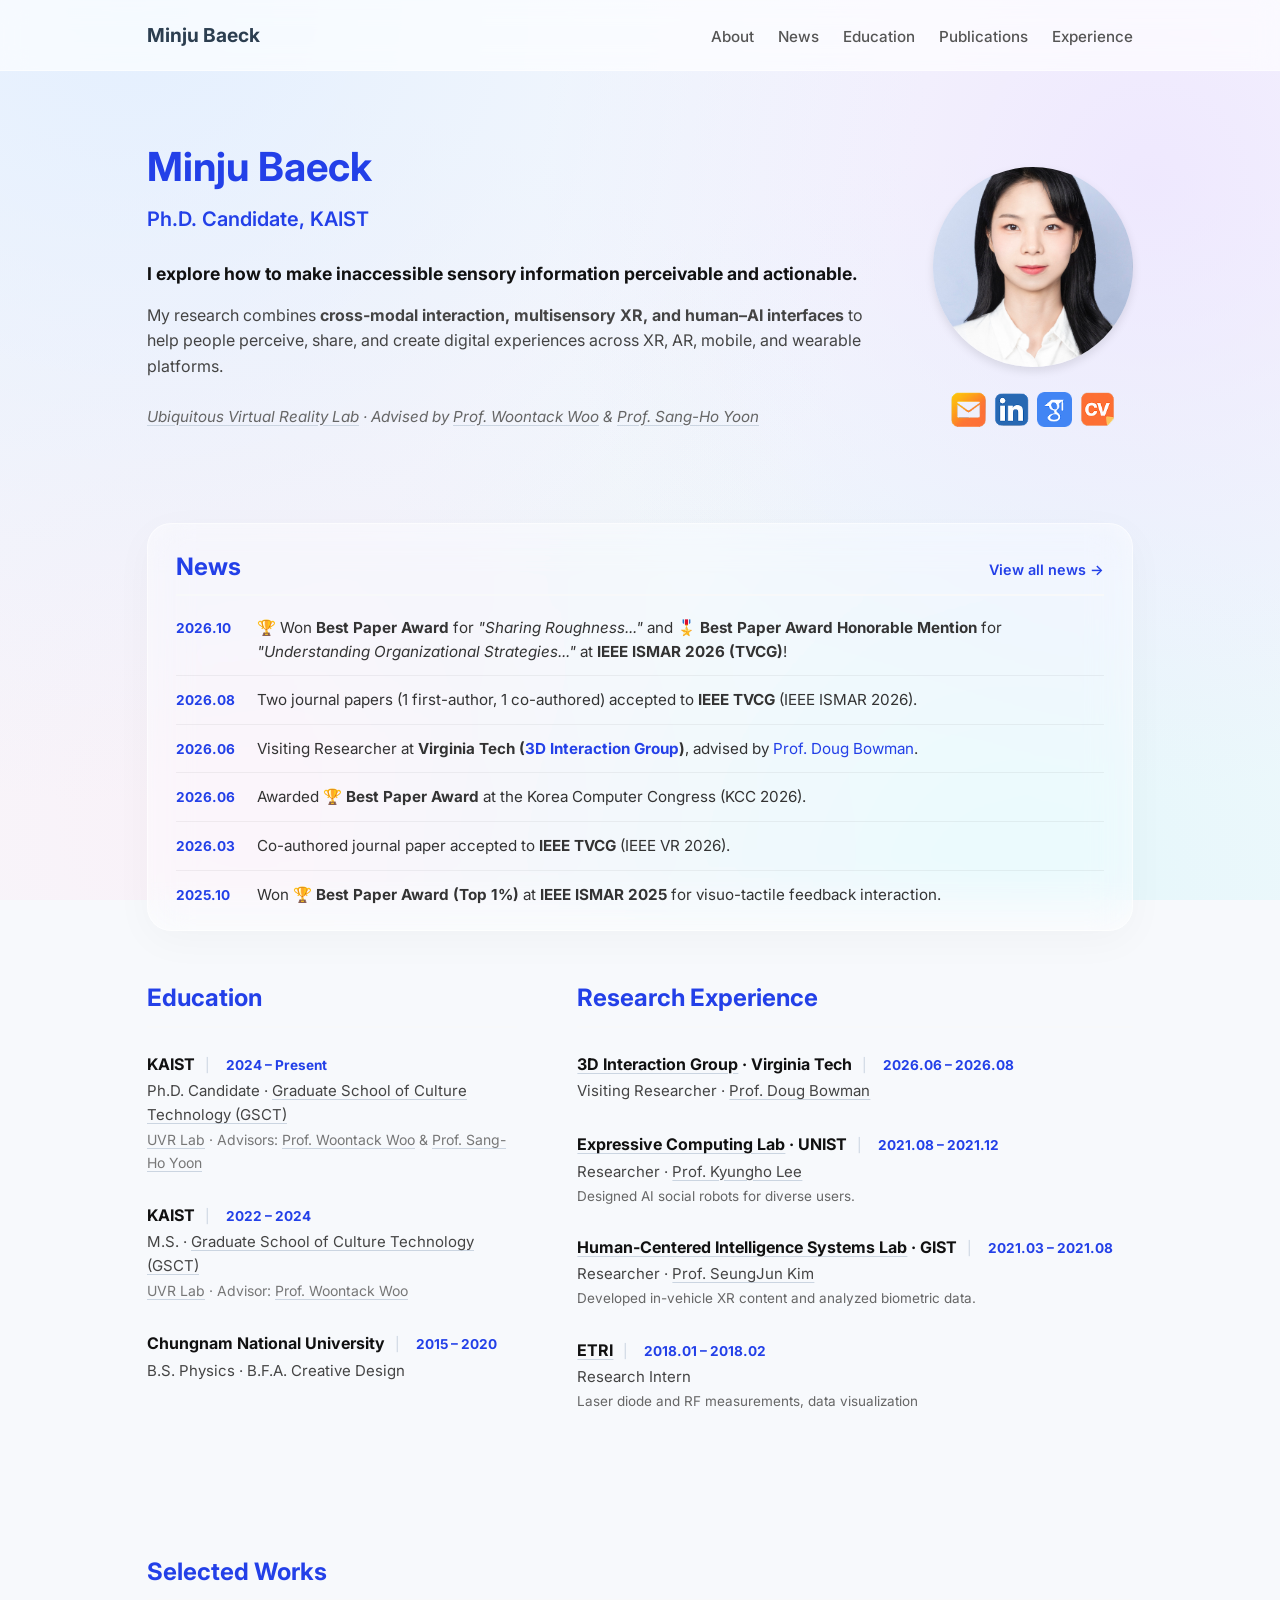
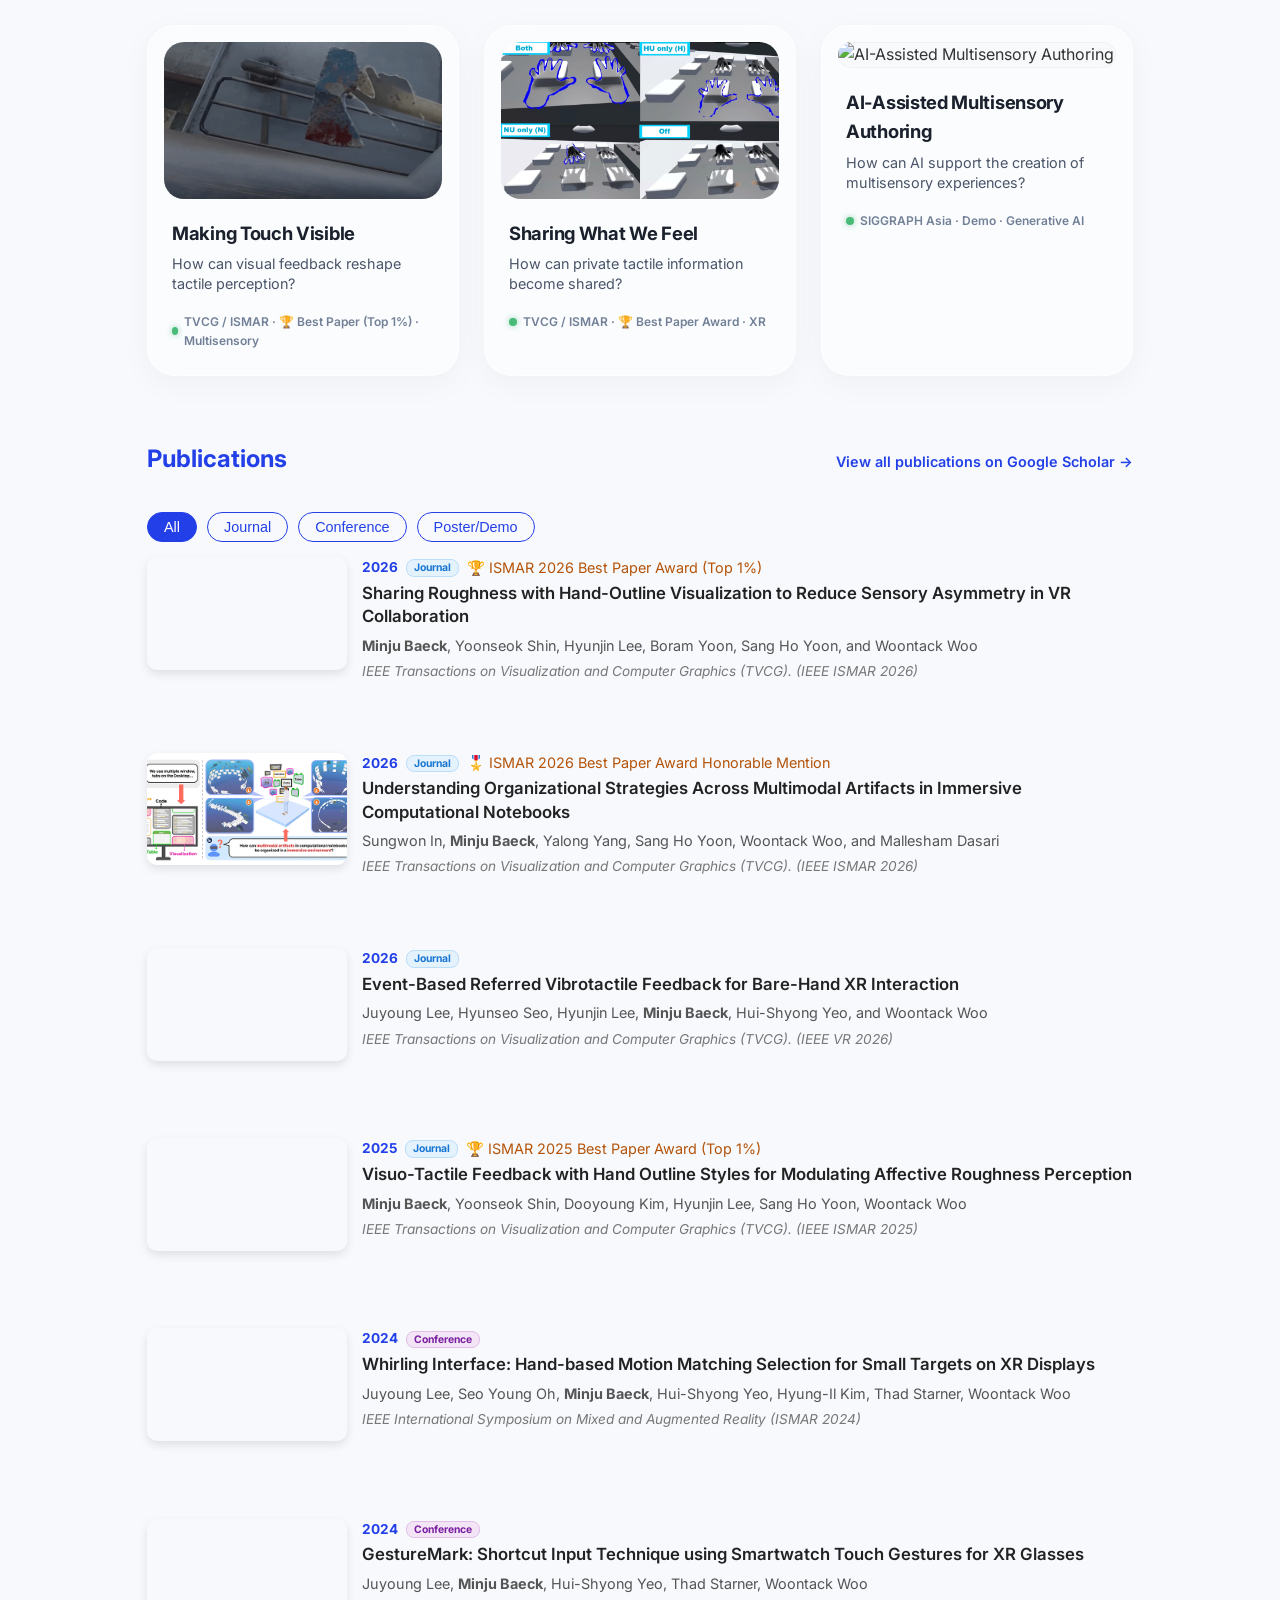
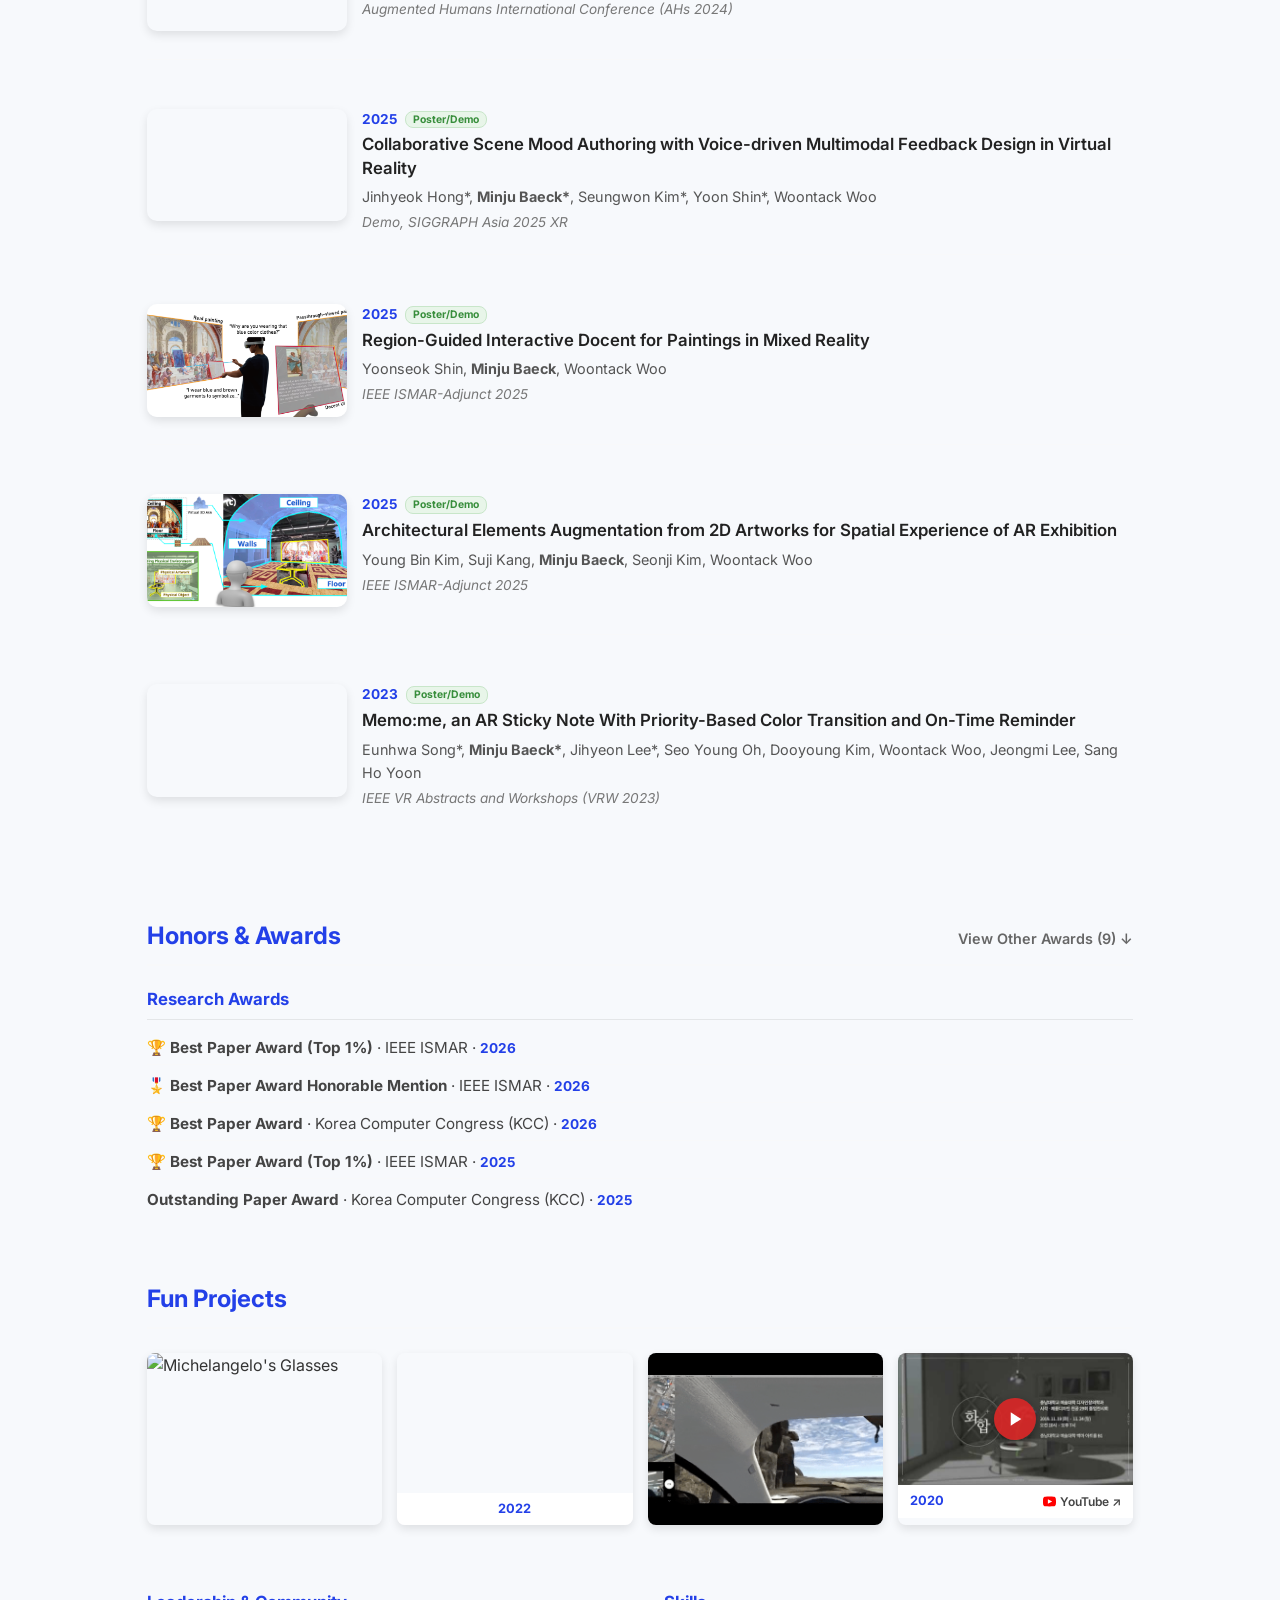
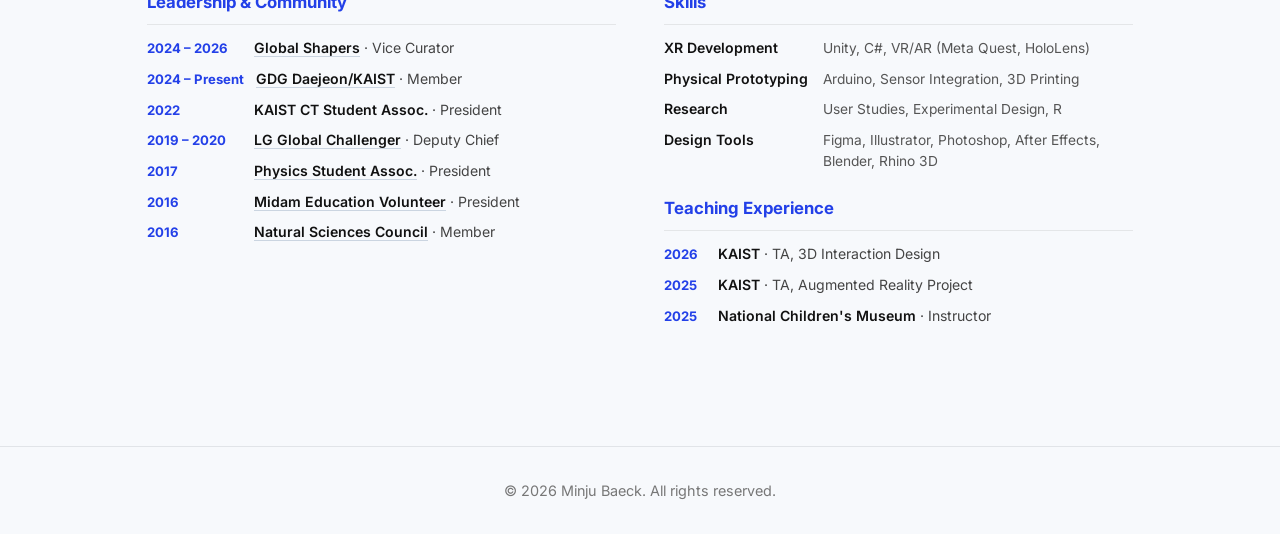
==== commit 853d9f1b: "Add 2026.10 ISMAR Best Paper and Honorable Mention awards to News" ====
--- a/index.html
+++ b/index.html
@@ -63,6 +63,10 @@
                 <a href="news.html" class="more-link" style="font-size: 0.9rem; font-weight: 600;">View all news &rarr;</a>
             </div>
             <div class="news-summary-list">
+                <div class="news-summary-item">
+                    <span class="news-summary-date">2026.10</span>
+                    <span class="news-summary-text">🏆 Won <strong>Best Paper Award</strong> for <em>"Sharing Roughness..."</em> and 🎖️ <strong>Best Paper Award Honorable Mention</strong> for <em>"Understanding Organizational Strategies..."</em> at <strong>IEEE ISMAR 2026 (TVCG)</strong>!</span>
+                </div>
                 <div class="news-summary-item">
                     <span class="news-summary-date">2026.08</span>
                     <span class="news-summary-text">Two journal papers (1 first-author, 1 co-authored) accepted to <strong>IEEE TVCG</strong> (IEEE ISMAR 2026).</span>
